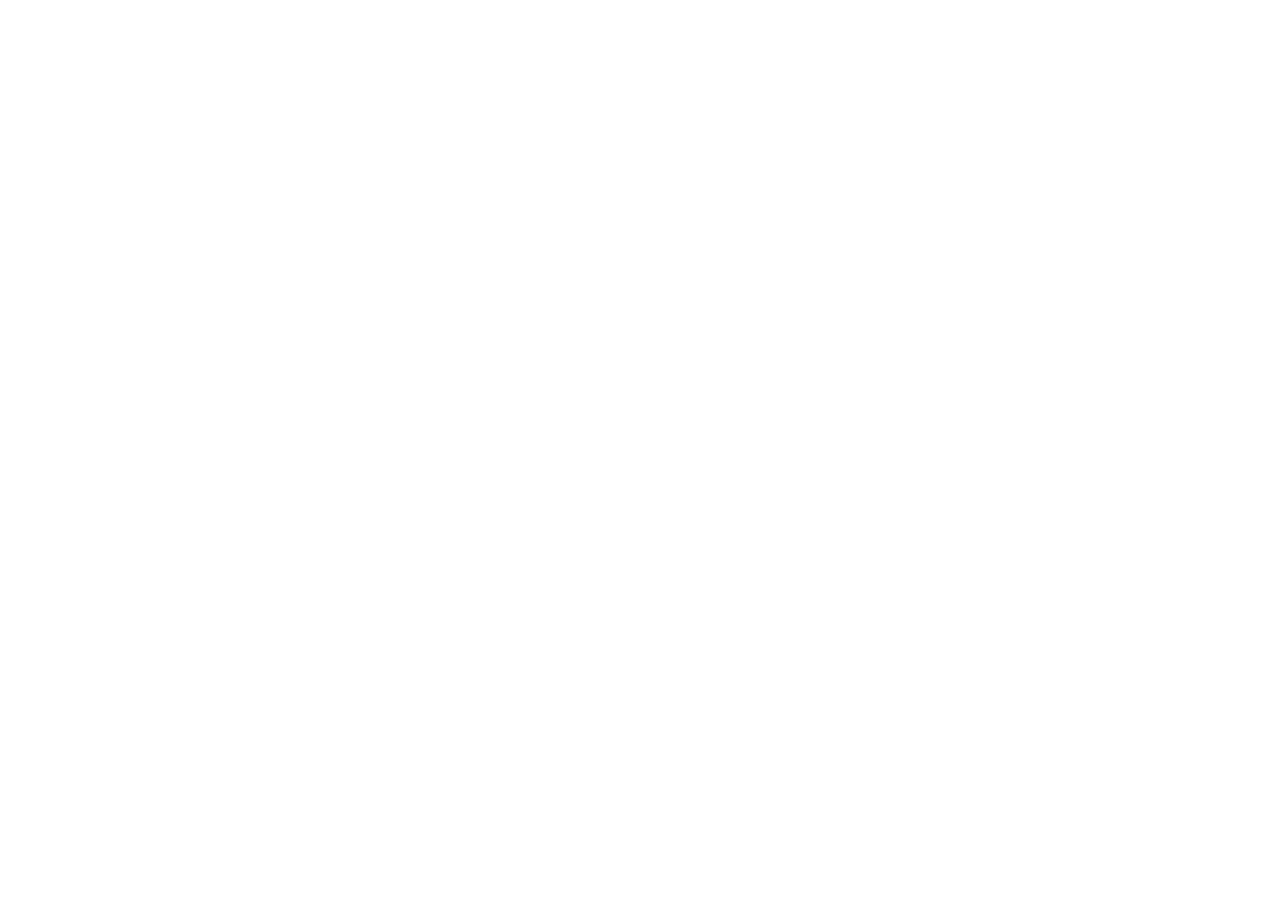
==== admin/index.html @ 04f1a265 "feat: inicializa o repositorio da landing page automotiva" ====
<!DOCTYPE html>
<html>
<head>
  <meta charset="utf-8" />
  <meta name="viewport" content="width=device-width, initial-scale=1.0" />
  <title>Content Manager | Apex Motors</title>
  <script src="https://identity.netlify.com/v1/netlify-identity-widget.js"></script>
</head>
<body>
  <!-- Include the script that builds the page and powers Decap CMS -->
  <script src="https://unpkg.com/decap-cms@^3.0.0/dist/decap-cms.js"></script>
</body>
</html>
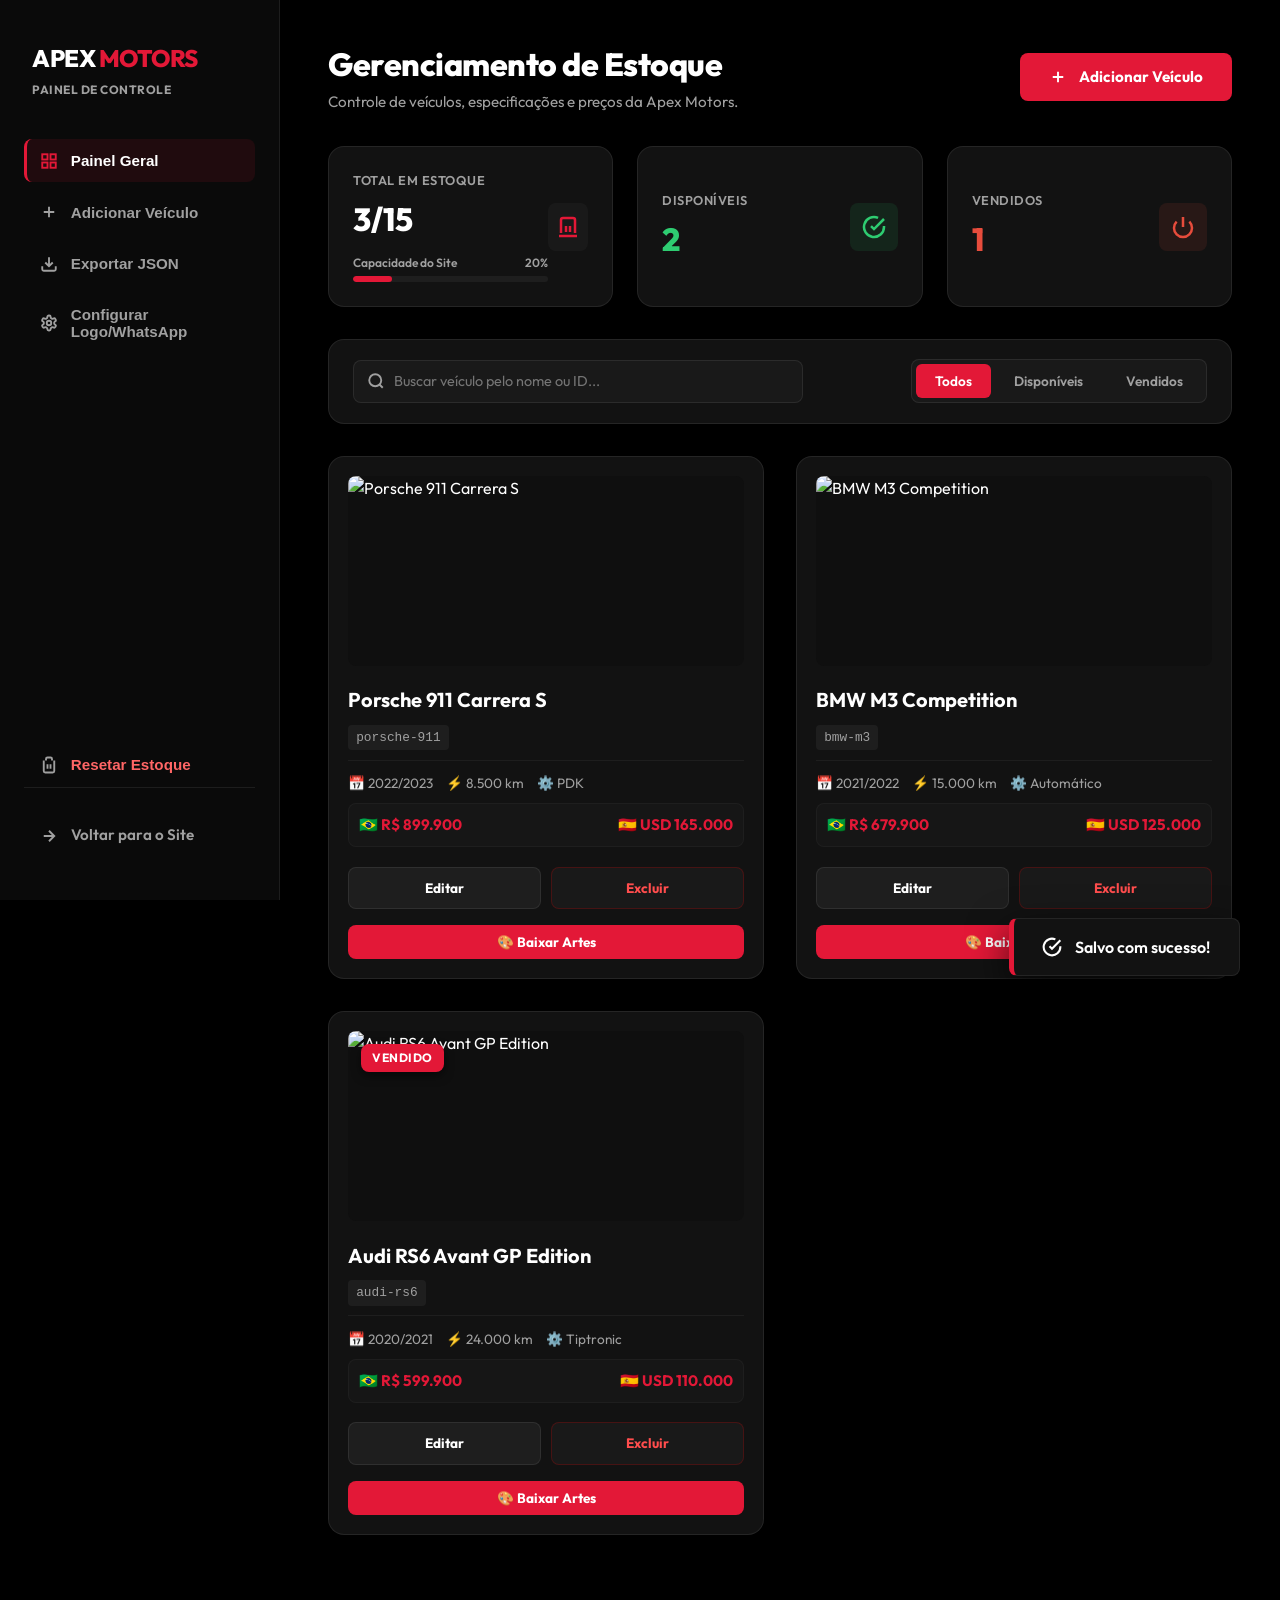
==== commit 1cdff501: "feat: redesenho de templates, crop interativo, prévia de download síncrona e imagens premium locais" ====
--- a/admin/index.html
+++ b/admin/index.html
@@ -1,13 +1,2959 @@
 <!DOCTYPE html>
-<html>
+<html lang="pt-BR">
 <head>
-  <meta charset="utf-8" />
-  <meta name="viewport" content="width=device-width, initial-scale=1.0" />
-  <title>Content Manager | Apex Motors</title>
-  <script src="https://identity.netlify.com/v1/netlify-identity-widget.js"></script>
+    <meta charset="UTF-8">
+    <meta name="viewport" content="width=device-width, initial-scale=1.0">
+    <title>Painel Administrativo | Apex Motors</title>
+    <link rel="stylesheet" href="../style.css">
+    <link rel="stylesheet" href="https://cdnjs.cloudflare.com/ajax/libs/cropperjs/1.5.13/cropper.min.css">
+    <style>
+        body {
+            background-color: var(--bg-pure);
+            color: var(--text-main);
+            min-height: 100vh;
+            display: flex;
+            flex-direction: column;
+        }
+
+        /* Layout Setup */
+        .admin-layout {
+            display: flex;
+            min-height: 100vh;
+            width: 100%;
+        }
+
+        /* Sidebar styling */
+        .admin-sidebar {
+            width: 280px;
+            background-color: var(--bg-dark);
+            border-right: 1px solid var(--border-card);
+            padding: 2.5rem 1.5rem;
+            display: flex;
+            flex-direction: column;
+            position: fixed;
+            top: 0;
+            bottom: 0;
+            left: 0;
+            z-index: 100;
+            transition: var(--transition-smooth);
+        }
+
+        .sidebar-brand {
+            margin-bottom: 2.5rem;
+            padding: 0 0.5rem;
+        }
+
+        .sidebar-brand h2 {
+            font-size: 1.5rem;
+            font-weight: 800;
+            text-transform: uppercase;
+            letter-spacing: -0.5px;
+            color: var(--text-main);
+        }
+
+        .sidebar-brand h2 span {
+            color: var(--primary);
+        }
+
+        .sidebar-brand p {
+            font-size: 0.75rem;
+            color: var(--text-muted);
+            margin-top: 0.3rem;
+            text-transform: uppercase;
+            letter-spacing: 0.5px;
+            font-weight: 700;
+        }
+
+        .sidebar-nav {
+            display: flex;
+            flex-direction: column;
+            gap: 0.5rem;
+            flex-grow: 1;
+        }
+
+        .sidebar-link {
+            display: flex;
+            align-items: center;
+            gap: 0.8rem;
+            padding: 0.8rem 1rem;
+            color: var(--text-muted);
+            text-decoration: none;
+            border-radius: var(--radius-md);
+            font-weight: 600;
+            font-size: 0.95rem;
+            transition: var(--transition-smooth);
+            background: transparent;
+            border: none;
+            cursor: pointer;
+            text-align: left;
+            width: 100%;
+        }
+
+        .sidebar-link:hover, .sidebar-link.active {
+            color: var(--text-main);
+            background: rgba(255, 255, 255, 0.05);
+        }
+
+        .sidebar-link.active {
+            background: rgba(227, 24, 55, 0.1);
+            color: var(--text-main);
+            border-left: 3px solid var(--primary);
+            padding-left: calc(1rem - 3px);
+        }
+
+        .sidebar-link svg {
+            flex-shrink: 0;
+            color: var(--text-muted);
+            transition: var(--transition-smooth);
+        }
+
+        .sidebar-link:hover svg, .sidebar-link.active svg {
+            color: var(--primary);
+        }
+
+        .sidebar-footer {
+            margin-top: auto;
+            border-top: 1px solid var(--border-card);
+            padding-top: 1.5rem;
+            display: flex;
+            flex-direction: column;
+            gap: 0.5rem;
+        }
+
+        /* Content Area */
+        .admin-main {
+            margin-left: 280px;
+            flex-grow: 1;
+            padding: 2.5rem 3rem;
+            width: calc(100% - 280px);
+            display: flex;
+            flex-direction: column;
+            gap: 2rem;
+            transition: var(--transition-smooth);
+        }
+
+        /* Mobile top bar */
+        .mobile-header {
+            display: none;
+            justify-content: space-between;
+            align-items: center;
+            background: var(--bg-dark);
+            border-bottom: 1px solid var(--border-card);
+            padding: 1rem 1.5rem;
+            position: sticky;
+            top: 0;
+            z-index: 90;
+        }
+
+        .mobile-brand h2 {
+            font-size: 1.25rem;
+            font-weight: 800;
+            text-transform: uppercase;
+        }
+
+        .mobile-brand h2 span {
+            color: var(--primary);
+        }
+
+        .mobile-toggle {
+            background: transparent;
+            border: none;
+            color: var(--text-main);
+            font-size: 1.5rem;
+            cursor: pointer;
+            display: flex;
+            align-items: center;
+            justify-content: center;
+        }
+
+        /* Dashboard Header */
+        .dashboard-header {
+            display: flex;
+            justify-content: space-between;
+            align-items: center;
+            gap: 1.5rem;
+            flex-wrap: wrap;
+        }
+
+        .dashboard-title h1 {
+            font-size: 2rem;
+            font-weight: 800;
+            letter-spacing: -0.5px;
+        }
+
+        .dashboard-title p {
+            color: var(--text-muted);
+            font-size: 0.95rem;
+            margin-top: 0.2rem;
+        }
+
+        /* Stats Grid */
+        .stats-grid {
+            display: grid;
+            grid-template-columns: repeat(auto-fit, minmax(220px, 1fr));
+            gap: 1.5rem;
+        }
+
+        .stat-card {
+            background: var(--bg-card);
+            border: 1px solid var(--border-card);
+            border-radius: var(--radius-lg);
+            padding: 1.5rem;
+            display: flex;
+            align-items: center;
+            justify-content: space-between;
+            transition: var(--transition-smooth);
+        }
+
+        .stat-card:hover {
+            border-color: var(--border-hover);
+            transform: translateY(-2px);
+        }
+
+        .stat-info {
+            display: flex;
+            flex-direction: column;
+            gap: 0.3rem;
+        }
+
+        .stat-label {
+            font-size: 0.8rem;
+            font-weight: 600;
+            color: var(--text-muted);
+            text-transform: uppercase;
+            letter-spacing: 0.5px;
+        }
+
+        .stat-value {
+            font-size: 2rem;
+            font-weight: 800;
+            color: var(--text-main);
+        }
+
+        .stat-icon {
+            width: 48px;
+            height: 48px;
+            border-radius: var(--radius-md);
+            background: rgba(255, 255, 255, 0.03);
+            display: flex;
+            align-items: center;
+            justify-content: center;
+            color: var(--primary);
+        }
+
+        /* Controls / Search Area */
+        .control-bar {
+            background: var(--bg-card);
+            border: 1px solid var(--border-card);
+            border-radius: var(--radius-lg);
+            padding: 1.2rem 1.5rem;
+            display: flex;
+            align-items: center;
+            justify-content: space-between;
+            gap: 1.5rem;
+            flex-wrap: wrap;
+        }
+
+        .search-box {
+            position: relative;
+            flex-grow: 1;
+            max-width: 450px;
+            min-width: 250px;
+        }
+
+        .search-box input {
+            width: 100%;
+            background: rgba(255, 255, 255, 0.03);
+            border: 1px solid var(--border-card);
+            border-radius: var(--radius-md);
+            padding: 0.7rem 1rem 0.7rem 2.5rem;
+            color: var(--text-main);
+            font-family: var(--font);
+            font-size: 0.9rem;
+            transition: var(--transition-smooth);
+        }
+
+        .search-box input:focus {
+            border-color: var(--primary);
+            outline: none;
+            background: rgba(255, 255, 255, 0.06);
+        }
+
+        .search-box svg {
+            position: absolute;
+            left: 0.9rem;
+            top: 50%;
+            transform: translateY(-50%);
+            color: var(--text-muted);
+            pointer-events: none;
+        }
+
+        .filter-tabs {
+            display: flex;
+            background: rgba(255, 255, 255, 0.03);
+            border: 1px solid var(--border-card);
+            border-radius: var(--radius-md);
+            padding: 4px;
+            gap: 4px;
+        }
+
+        .filter-tab {
+            background: transparent;
+            border: none;
+            color: var(--text-muted);
+            padding: 0.5rem 1.2rem;
+            font-weight: 600;
+            font-size: 0.85rem;
+            border-radius: 6px;
+            cursor: pointer;
+            font-family: var(--font);
+            transition: var(--transition-smooth);
+        }
+
+        .filter-tab:hover {
+            color: var(--text-main);
+        }
+
+        .filter-tab.active {
+            background: var(--primary);
+            color: var(--text-main);
+        }
+
+        /* Responsive Setup */
+        @media (max-width: 992px) {
+            .admin-sidebar {
+                transform: translateX(-100%);
+            }
+
+            .admin-sidebar.active {
+                transform: translateX(0);
+            }
+
+            .admin-main {
+                margin-left: 0;
+                width: 100%;
+                padding: 1.5rem;
+            }
+
+            .mobile-header {
+                display: flex;
+            }
+        }
+
+
+        .car-list {
+            display: grid;
+            grid-template-columns: repeat(auto-fill, minmax(340px, 1fr));
+            gap: 2rem;
+            margin-bottom: 3rem;
+        }
+
+        .admin-car-card {
+            background: var(--bg-card);
+            border: 1px solid var(--border-card);
+            border-radius: var(--radius-lg);
+            padding: 1.2rem;
+            display: flex;
+            flex-direction: column;
+            gap: 1.2rem;
+            position: relative;
+            transition: var(--transition-smooth);
+        }
+
+        .admin-car-card:hover {
+            border-color: var(--border-hover);
+            box-shadow: 0 10px 25px rgba(227, 24, 55, 0.05);
+        }
+
+        .admin-car-img {
+            height: 190px;
+            border-radius: var(--radius-md);
+            overflow: hidden;
+            background: #0f0f0f;
+            position: relative;
+        }
+
+        .admin-car-img img {
+            width: 100%;
+            height: 100%;
+            object-fit: cover;
+        }
+
+        .admin-badge-sold {
+            position: absolute;
+            top: 0.8rem;
+            left: 0.8rem;
+            background: var(--primary);
+            color: white;
+            padding: 0.3rem 0.7rem;
+            font-size: 0.75rem;
+            font-weight: 700;
+            border-radius: var(--radius-md);
+            text-transform: uppercase;
+            letter-spacing: 0.5px;
+            box-shadow: 0 4px 10px rgba(0,0,0,0.5);
+        }
+
+        .admin-car-info {
+            display: flex;
+            flex-direction: column;
+            gap: 0.6rem;
+        }
+
+        .admin-car-info h3 {
+            font-size: 1.25rem;
+            font-weight: 700;
+            color: var(--text-main);
+        }
+
+        .admin-car-id {
+            font-family: monospace;
+            font-size: 0.8rem;
+            color: var(--text-muted);
+            background: rgba(255, 255, 255, 0.05);
+            padding: 0.2rem 0.5rem;
+            border-radius: 4px;
+            align-self: flex-start;
+        }
+
+        .admin-car-specs-summary {
+            font-size: 0.85rem;
+            color: var(--text-muted);
+            display: flex;
+            gap: 0.8rem;
+            border-top: 1px solid rgba(255,255,255,0.05);
+            padding-top: 0.8rem;
+        }
+
+        .admin-car-prices-summary {
+            display: flex;
+            justify-content: space-between;
+            font-size: 0.95rem;
+            font-weight: 700;
+            background: rgba(255,255,255,0.02);
+            padding: 0.6rem;
+            border-radius: var(--radius-md);
+            border: 1px solid rgba(255,255,255,0.03);
+        }
+
+        .admin-car-prices-summary span {
+            color: #FFFFFF;
+        }
+        
+        .admin-car-prices-summary .price-tag {
+            color: var(--primary);
+        }
+
+        .admin-card-actions {
+            display: flex;
+            gap: 0.6rem;
+            margin-top: auto;
+        }
+
+        .admin-card-actions button {
+            flex: 1;
+            padding: 0.7rem;
+            font-size: 0.85rem;
+            font-weight: 700;
+        }
+
+        .btn-delete {
+            background: rgba(255, 255, 255, 0.03);
+            border: 1px solid rgba(255, 0, 0, 0.2);
+            color: #ff4d4d;
+        }
+
+        .btn-delete:hover {
+            background: rgba(255, 0, 0, 0.1);
+            border-color: #ff4d4d;
+            color: #ffffff;
+        }
+
+        /* Modal Overlay */
+        .modal-overlay {
+            position: fixed;
+            top: 0;
+            left: 0;
+            width: 100%;
+            height: 100%;
+            background: rgba(0, 0, 0, 0.85);
+            backdrop-filter: blur(10px);
+            display: none;
+            align-items: center;
+            justify-content: center;
+            z-index: 1000;
+            padding: 1.5rem;
+        }
+
+        .modal-overlay.active {
+            display: flex;
+        }
+
+        .modal-content {
+            background: var(--bg-card);
+            border: 1px solid var(--border-card);
+            border-radius: var(--radius-lg);
+            width: 100%;
+            max-width: 800px;
+            padding: 2.5rem;
+            display: flex;
+            flex-direction: column;
+            gap: 1.5rem;
+            box-shadow: 0 20px 50px rgba(0, 0, 0, 0.8);
+            position: relative;
+            max-height: 90vh;
+            overflow-y: auto;
+        }
+
+        .modal-content h2 {
+            font-size: 1.6rem;
+            font-weight: 800;
+            letter-spacing: -0.5px;
+            border-bottom: 1px solid rgba(255,255,255,0.08);
+            padding-bottom: 0.8rem;
+        }
+
+        .modal-close {
+            position: absolute;
+            top: 2rem;
+            right: 2.5rem;
+            font-size: 1.8rem;
+            cursor: pointer;
+            color: var(--text-muted);
+            background: none;
+            border: none;
+            transition: var(--transition-smooth);
+            line-height: 1;
+        }
+
+        .modal-close:hover {
+            color: var(--text-main);
+            transform: scale(1.1);
+        }
+
+        /* Forms Styling */
+        .form-grid {
+            display: grid;
+            grid-template-columns: 1fr 1fr;
+            gap: 1.5rem;
+        }
+
+        @media (max-width: 768px) {
+            .form-grid {
+                grid-template-columns: 1fr;
+            }
+        }
+
+        .form-group {
+            display: flex;
+            flex-direction: column;
+            gap: 0.5rem;
+        }
+
+        .form-group.full-width {
+            grid-column: 1 / -1;
+        }
+
+        .form-group label {
+            font-size: 0.85rem;
+            font-weight: 600;
+            color: var(--text-muted);
+            text-transform: uppercase;
+            letter-spacing: 0.5px;
+        }
+
+        .form-group input, .form-group select {
+            background: rgba(255, 255, 255, 0.04);
+            border: 1px solid var(--border-card);
+            color: var(--text-main);
+            padding: 0.8rem 1rem;
+            border-radius: var(--radius-md);
+            font-family: var(--font);
+            font-size: 0.95rem;
+            transition: var(--transition-smooth);
+        }
+
+        .form-group input:focus, .form-group select:focus {
+            border-color: var(--primary);
+            outline: none;
+            background: rgba(255, 255, 255, 0.08);
+        }
+
+        .form-group input[readonly] {
+            background: rgba(255,255,255,0.01);
+            color: var(--text-muted);
+            cursor: not-allowed;
+        }
+
+        /* Language Block Group */
+        .lang-section {
+            grid-column: 1 / -1;
+            background: rgba(255, 255, 255, 0.01);
+            border: 1px solid rgba(255, 255, 255, 0.03);
+            border-radius: var(--radius-lg);
+            padding: 1.5rem;
+            display: grid;
+            grid-template-columns: 1fr 1fr;
+            gap: 1.5rem;
+        }
+
+        @media (max-width: 768px) {
+            .lang-section {
+                grid-template-columns: 1fr;
+            }
+        }
+
+        .lang-section h4 {
+            grid-column: 1 / -1;
+            font-size: 1rem;
+            font-weight: 700;
+            color: var(--primary);
+            border-bottom: 1px solid rgba(255,255,255,0.05);
+            padding-bottom: 0.4rem;
+            margin-bottom: 0.2rem;
+            display: flex;
+            align-items: center;
+            gap: 0.5rem;
+        }
+
+        /* Custom Photo Upload Area */
+        .photo-select-wrapper {
+            display: flex;
+            flex-direction: column;
+            gap: 1rem;
+        }
+
+        .upload-area {
+            border: 2px dashed rgba(255, 255, 255, 0.1);
+            background: rgba(255, 255, 255, 0.02);
+            border-radius: var(--radius-md);
+            padding: 1.8rem;
+            text-align: center;
+            cursor: pointer;
+            transition: var(--transition-smooth);
+            display: flex;
+            flex-direction: column;
+            align-items: center;
+            justify-content: center;
+            gap: 0.6rem;
+        }
+
+        .upload-area:hover {
+            border-color: var(--primary);
+            background: rgba(227, 24, 55, 0.03);
+        }
+
+        .upload-area svg {
+            color: var(--primary);
+            margin-bottom: 0.2rem;
+        }
+
+        .upload-area span {
+            font-size: 0.9rem;
+            font-weight: 600;
+            color: var(--text-main);
+        }
+
+        .upload-area p {
+            font-size: 0.75rem;
+            color: var(--text-muted);
+        }
+
+        .photo-preview-box {
+            display: flex;
+            gap: 1.2rem;
+            align-items: center;
+            background: rgba(255,255,255,0.02);
+            padding: 0.8rem;
+            border: 1px solid var(--border-card);
+            border-radius: var(--radius-md);
+        }
+
+        .photo-preview {
+            width: 110px;
+            height: 75px;
+            border-radius: 6px;
+            overflow: hidden;
+            background: #0f0f0f;
+            border: 1px solid rgba(255,255,255,0.1);
+            flex-shrink: 0;
+        }
+
+        .photo-preview img {
+            width: 100%;
+            height: 100%;
+            object-fit: cover;
+        }
+
+        .photo-preview-details {
+            display: flex;
+            flex-direction: column;
+            gap: 0.3rem;
+            font-size: 0.8rem;
+            color: var(--text-muted);
+            width: 100%;
+            overflow: hidden;
+        }
+
+        .photo-preview-details span {
+            font-weight: 600;
+            color: var(--text-main);
+            text-overflow: ellipsis;
+            white-space: nowrap;
+            overflow: hidden;
+        }
+
+        /* Toggle Switches */
+        .switch-group {
+            display: flex;
+            align-items: center;
+            gap: 1rem;
+            background: rgba(255,255,255,0.02);
+            padding: 1rem;
+            border: 1px solid var(--border-card);
+            border-radius: var(--radius-md);
+        }
+
+        .switch-label-desc {
+            display: flex;
+            flex-direction: column;
+        }
+
+        .switch-label-desc strong {
+            font-size: 0.9rem;
+            color: var(--text-main);
+        }
+
+        .switch-label-desc span {
+            font-size: 0.75rem;
+            color: var(--text-muted);
+        }
+
+        .switch {
+            position: relative;
+            display: inline-block;
+            width: 50px;
+            height: 26px;
+            flex-shrink: 0;
+            margin-left: auto;
+        }
+
+        .switch input {
+            opacity: 0;
+            width: 0;
+            height: 0;
+        }
+
+        .slider {
+            position: absolute;
+            cursor: pointer;
+            top: 0;
+            left: 0;
+            right: 0;
+            bottom: 0;
+            background-color: rgba(255,255,255,0.1);
+            transition: .3s;
+            border-radius: 34px;
+            border: 1px solid rgba(255,255,255,0.15);
+        }
+
+        .slider:before {
+            position: absolute;
+            content: "";
+            height: 18px;
+            width: 18px;
+            left: 3px;
+            bottom: 3px;
+            background-color: #A0A0A0;
+            transition: .3s;
+            border-radius: 50%;
+        }
+
+        input:checked + .slider {
+            background-color: var(--primary);
+            border-color: var(--primary);
+        }
+
+        input:checked + .slider:before {
+            transform: translateX(24px);
+            background-color: #FFFFFF;
+        }
+
+        /* Toast Container */
+        .toast {
+            position: fixed;
+            bottom: 2.5rem;
+            right: 2.5rem;
+            background: #121212;
+            border: 1px solid var(--border-card);
+            border-left: 5px solid var(--primary);
+            color: var(--text-main);
+            padding: 1rem 1.8rem;
+            border-radius: var(--radius-md);
+            box-shadow: 0 15px 40px rgba(0, 0, 0, 0.7);
+            z-index: 2000;
+            transform: translateY(200%);
+            transition: transform 0.4s cubic-bezier(0.175, 0.885, 0.32, 1.275);
+            display: flex;
+            align-items: center;
+            gap: 0.8rem;
+            font-weight: 600;
+        }
+
+        .toast.error {
+            border-left-color: #ff4d4d;
+        }
+
+        .toast.show {
+            transform: translateY(0);
+        }
+
+        /* Empty State */
+        .empty-state {
+            grid-column: 1 / -1;
+            text-align: center;
+            padding: 5rem 2rem;
+            background: var(--bg-card);
+            border: 1px solid var(--border-card);
+            border-radius: var(--radius-lg);
+            display: flex;
+            flex-direction: column;
+            align-items: center;
+            gap: 1.5rem;
+        }
+
+        .empty-state h3 {
+            font-size: 1.5rem;
+            font-weight: 700;
+        }
+
+        .empty-state p {
+            color: var(--text-muted);
+            max-width: 450px;
+            font-size: 0.95rem;
+            line-height: 1.6;
+        }
+    </style>
+    <script src="https://cdnjs.cloudflare.com/ajax/libs/html2canvas/1.4.1/html2canvas.min.js"></script>
+    <script src="https://cdnjs.cloudflare.com/ajax/libs/cropperjs/1.5.13/cropper.min.js"></script>
 </head>
 <body>
-  <!-- Include the script that builds the page and powers Decap CMS -->
-  <script src="https://unpkg.com/decap-cms@^3.0.0/dist/decap-cms.js"></script>
+
+    <!-- Mobile Header -->
+    <header class="mobile-header">
+        <div class="mobile-brand">
+            <h2>Apex <span>Motors</span></h2>
+        </div>
+        <button class="mobile-toggle" onclick="toggleSidebar()" aria-label="Abrir Menu">☰</button>
+    </header>
+
+    <div class="admin-layout">
+        <!-- Sidebar Navigation -->
+        <aside class="admin-sidebar" id="admin-sidebar">
+            <div class="sidebar-brand" style="display: flex; justify-content: space-between; align-items: center; width: 100%;">
+                <div>
+                    <h2>Apex <span>Motors</span></h2>
+                    <p>Painel de Controle</p>
+                </div>
+                <button class="mobile-toggle" onclick="toggleSidebar()" style="display: none; padding: 0.5rem; color: var(--text-muted); font-size: 1.8rem;" id="sidebar-close-btn">×</button>
+            </div>
+            
+            <nav class="sidebar-nav">
+                <button class="sidebar-link active" onclick="setFilterTab('all', this)">
+                    <svg width="18" height="18" viewBox="0 0 24 24" fill="none" stroke="currentColor" stroke-width="2.5"><rect x="3" y="3" width="7" height="7"/><rect x="14" y="3" width="7" height="7"/><rect x="14" y="14" width="7" height="7"/><rect x="3" y="14" width="7" height="7"/></svg>
+                    Painel Geral
+                </button>
+                <button class="sidebar-link" onclick="openModal()" id="btn-add-sidebar">
+                    <svg width="18" height="18" viewBox="0 0 24 24" fill="none" stroke="currentColor" stroke-width="2.5"><path d="M12 5v14M5 12h14"/></svg>
+                    Adicionar Veículo
+                </button>
+                <button class="sidebar-link" onclick="exportJSON()">
+                    <svg width="18" height="18" viewBox="0 0 24 24" fill="none" stroke="currentColor" stroke-width="2.5"><path d="M21 15v4a2 2 0 01-2 2H5a2 2 0 01-2-2v-4M7 10l5 5 5-5M12 15V3"/></svg>
+                    Exportar JSON
+                </button>
+                <button class="sidebar-link" onclick="openSettingsModal()">
+                    <svg width="18" height="18" viewBox="0 0 24 24" fill="none" stroke="currentColor" stroke-width="2.5"><path d="M12.22 2h-.44a2 2 0 00-2 2v.18a2 2 0 01-1 1.73l-.43.25a2 2 0 01-2 0l-.15-.08a2 2 0 00-2.73.73l-.22.38a2 2 0 00.73 2.73l.15.1a2 2 0 011 1.72v.51a2 2 0 01-1 1.74l-.15.09a2 2 0 00-.73 2.73l.22.38a2 2 0 002.73.73l.15-.08a2 2 0 012 0l.43.25a2 2 0 011 1.73V20a2 2 0 002 2h.44a2 2 0 002-2v-.18a2 2 0 011-1.73l.43-.25a2 2 0 012 0l.15.08a2 2 0 002.73-.73l.22-.39a2 2 0 00-.73-2.73l-.15-.08a2 2 0 01-1-1.74v-.5a2 2 0 011-1.74l.15-.1a2 2 0 00.73-2.73l-.22-.38a2 2 0 00-2.73-.73l-.15.08a2 2 0 01-2 0l-.43-.25a2 2 0 01-1-1.73V4a2 2 0 00-2-2z"/><circle cx="12" cy="12" r="3"/></svg>
+                    Configurar Logo/WhatsApp
+                </button>
+                <button class="sidebar-link" onclick="resetToDefault()" style="color: #ff6666; margin-top: auto;">
+                    <svg width="18" height="18" viewBox="0 0 24 24" fill="none" stroke="currentColor" stroke-width="2.5"><path d="M19 6v14a2 2 0 01-2 2H7a2 2 0 01-2-2V6m3 0V4a2 2 0 012-2h4a2 2 0 012 2v2M10 11v6M14 11v6"/></svg>
+                    Resetar Estoque
+                </button>
+            </nav>
+
+            <div class="sidebar-footer">
+                <a href="../index.html" class="sidebar-link">
+                    <svg width="18" height="18" viewBox="0 0 24 24" fill="none" stroke="currentColor" stroke-width="2.5"><path d="M5 12h14M12 5l7 7-7 7"/></svg>
+                    Voltar para o Site
+                </a>
+            </div>
+        </aside>
+
+        <!-- Main Workspace -->
+        <main class="admin-main">
+            
+            <!-- Dashboard Top Header -->
+            <div class="dashboard-header">
+                <div class="dashboard-title">
+                    <h1>Gerenciamento de Estoque</h1>
+                    <p>Controle de veículos, especificações e preços da Apex Motors.</p>
+                </div>
+                <button onclick="openModal()" class="btn-primary" id="btn-add-header">
+                    <svg width="18" height="18" viewBox="0 0 24 24" fill="none" stroke="currentColor" stroke-width="2.5" style="margin-right: 4px;"><path d="M12 5v14M5 12h14"/></svg>
+                    Adicionar Veículo
+                </button>
+            </div>
+
+            <!-- Stats Grid -->
+            <div class="stats-grid">
+                <div class="stat-card">
+                    <div class="stat-info" style="width: 100%;">
+                        <span class="stat-label">Total em Estoque</span>
+                        <span class="stat-value" id="stat-total">0</span>
+                        <div class="capacity-container">
+                            <div class="capacity-info">
+                                <span>Capacidade do Site</span>
+                                <span id="capacity-percentage">0%</span>
+                            </div>
+                            <div class="capacity-bar">
+                                <div class="capacity-progress" id="capacity-progress-bar"></div>
+                            </div>
+                        </div>
+                    </div>
+                    <div class="stat-icon">
+                        <svg width="24" height="24" viewBox="0 0 24 24" fill="none" stroke="currentColor" stroke-width="2.5"><path d="M19 18V5a2 2 0 00-2-2H7a2 2 0 00-2 2v13M3 21h18M10 11v6M14 11v6"/></svg>
+                    </div>
+                </div>
+                <div class="stat-card">
+                    <div class="stat-info">
+                        <span class="stat-label">Disponíveis</span>
+                        <span class="stat-value" id="stat-available" style="color: #2ecc71;">0</span>
+                    </div>
+                    <div class="stat-icon" style="color: #2ecc71; background: rgba(46, 204, 113, 0.1);">
+                        <svg width="24" height="24" viewBox="0 0 24 24" fill="none" stroke="currentColor" stroke-width="2.5"><path d="M22 11.08V12a10 10 0 11-5.93-9.14M22 4L12 14.01l-3-3"/></svg>
+                    </div>
+                </div>
+                <div class="stat-card">
+                    <div class="stat-info">
+                        <span class="stat-label">Vendidos</span>
+                        <span class="stat-value" id="stat-sold" style="color: #e74c3c;">0</span>
+                    </div>
+                    <div class="stat-icon" style="color: #e74c3c; background: rgba(231, 76, 60, 0.1);">
+                        <svg width="24" height="24" viewBox="0 0 24 24" fill="none" stroke="currentColor" stroke-width="2.5"><path d="M18.36 6.64a9 9 0 11-12.73 0M12 2v10"/></svg>
+                    </div>
+                </div>
+            </div>
+
+            <!-- Search and Filter Control Bar -->
+            <div class="control-bar">
+                <div class="search-box">
+                    <svg width="18" height="18" viewBox="0 0 24 24" fill="none" stroke="currentColor" stroke-width="2.5"><circle cx="11" cy="11" r="8"/><path d="M21 21l-4.35-4.35"/></svg>
+                    <input type="text" id="search-input" placeholder="Buscar veículo pelo nome ou ID..." oninput="handleSearchFilter()">
+                </div>
+                
+                <div class="filter-tabs">
+                    <button class="filter-tab active" onclick="setFilterStatus('all', this)" id="btn-filter-all">Todos</button>
+                    <button class="filter-tab" onclick="setFilterStatus('available', this)">Disponíveis</button>
+                    <button class="filter-tab" onclick="setFilterStatus('sold', this)">Vendidos</button>
+                </div>
+            </div>
+
+            <!-- Vehicles Cards Grid -->
+            <div class="car-list" id="car-list-grid">
+                <!-- Dynamically populated -->
+            </div>
+        </main>
+    </div>
+
+    <!-- Edit/Add Modal -->
+    <div class="modal-overlay" id="car-modal">
+        <div class="modal-content">
+            <button class="modal-close" onclick="closeModal()">×</button>
+            <h2 id="modal-title">Adicionar Novo Veículo</h2>
+            
+            <form id="car-form" onsubmit="saveCar(event)">
+                <div class="form-grid">
+                    
+                    <!-- Basic Info -->
+                    <div class="form-group">
+                        <label for="car-name">Nome do Veículo</label>
+                        <input type="text" id="car-name" required placeholder="Ex: Porsche 911 Carrera S" oninput="autoGenerateSlug(this.value)">
+                    </div>
+
+                    <div class="form-group">
+                        <label for="car-id">ID Único (Slug do Sistema)</label>
+                        <input type="text" id="car-id" required placeholder="Ex: porsche-911" pattern="^[a-z0-9\-]+$" title="Apenas letras minúsculas, números e traços. Sem espaços.">
+                    </div>
+
+                    <!-- Photo Management -->
+                    <div class="form-group full-width photo-select-wrapper">
+                        <label>Foto do Carro</label>
+                        
+                        <div class="form-grid" style="gap: 1rem;">
+                            <!-- File Upload Area -->
+                            <div class="upload-area" onclick="document.getElementById('file-upload-input').click()" id="dropzone">
+                                <svg width="32" height="32" viewBox="0 0 24 24" fill="none" stroke="currentColor" stroke-width="2"><path d="M21 15v4a2 2 0 0 1-2 2H5a2 2 0 0 1-2-2v-4M17 8l-5-5-5 5M12 3v12"/></svg>
+                                <span>Upload de Imagem Local</span>
+                                <p>Arraste uma foto aqui ou clique para selecionar (PNG, JPG, WEBP)</p>
+                                <input type="file" id="file-upload-input" style="display:none;" accept="image/*" onchange="handleFileUpload(event)">
+                            </div>
+                            
+                            <!-- URL Input / Preview -->
+                            <div class="form-group" style="justify-content: space-between;">
+                                <div class="form-group">
+                                    <label for="car-image-url" style="font-size: 0.75rem;">Ou cole uma URL de imagem externa</label>
+                                    <input type="url" id="car-image-url" placeholder="https://exemplo.com/foto.jpg" oninput="updatePreviewFromUrl(this.value)">
+                                </div>
+                                
+                                <div class="photo-preview-box">
+                                    <div class="photo-preview">
+                                        <img id="image-preview-element" src="data:image/svg+xml;utf8,<svg xmlns='http://www.w3.org/2000/svg' width='100' height='100' viewBox='0 0 24 24' fill='none' stroke='%23333' stroke-width='2'><rect x='3' y='3' width='18' height='18' rx='2' ry='2'/><circle cx='8.5' cy='8.5' r='1.5'/><polyline points='21 15 16 10 5 21'/></svg>" alt="Prévia">
+                                    </div>
+                                    <div class="photo-preview-details">
+                                        <span>Status da Foto</span>
+                                        <p id="image-size-info">Nenhuma foto selecionada</p>
+                                        <button type="button" id="btn-crop-existing" class="btn-secondary" onclick="cropExistingPreviewImage()" style="padding: 0.3rem 0.6rem; font-size: 0.75rem; margin-top: 0.3rem; display: none; width: fit-content; font-weight: 700; align-items: center; gap: 4px;">
+                                            ✂️ Ajustar Recorte
+                                        </button>
+                                    </div>
+                                </div>
+                            </div>
+                        </div>
+                    </div>
+
+                    <!-- Sold / Available status -->
+                    <div class="form-group full-width">
+                        <div class="switch-group">
+                            <div class="switch-label-desc">
+                                <strong>Vendido / Indisponível</strong>
+                                <span>Se ativado, o veículo aparecerá com marcação de "Vendido" e o botão de WhatsApp bloqueado.</span>
+                            </div>
+                            <label class="switch">
+                                <input type="checkbox" id="car-is-sold">
+                                <span class="slider"></span>
+                            </label>
+                        </div>
+                    </div>
+
+                    <!-- Portuguese Specifications -->
+                    <div class="lang-section">
+                        <h4>🇧🇷 Especificações (Português)</h4>
+                        
+                        <div class="form-group">
+                            <label for="car-year-pt">Ano/Modelo</label>
+                            <input type="text" id="car-year-pt" required placeholder="Ex: 2022/2023">
+                        </div>
+                        
+                        <div class="form-group">
+                            <label for="car-km-pt">Quilometragem</label>
+                            <input type="text" id="car-km-pt" required placeholder="Ex: 8.500 km">
+                        </div>
+                        
+                        <div class="form-group">
+                            <label for="car-transmission-pt">Câmbio</label>
+                            <input type="text" id="car-transmission-pt" required placeholder="Ex: PDK Automático">
+                        </div>
+                        
+                        <div class="form-group">
+                            <label for="car-price-pt">Preço em R$</label>
+                            <input type="text" id="car-price-pt" required placeholder="Ex: R$ 899.900">
+                        </div>
+                    </div>
+
+                    <!-- Spanish Specifications -->
+                    <div class="lang-section">
+                        <h4>🇪🇸 Especificaciones (Español)</h4>
+                        
+                        <div class="form-group">
+                            <label for="car-year-es">Año/Modelo</label>
+                            <input type="text" id="car-year-es" required placeholder="Ex: 2022/2023">
+                        </div>
+                        
+                        <div class="form-group">
+                            <label for="car-km-es">Kilometraje</label>
+                            <input type="text" id="car-km-es" required placeholder="Ex: 8.500 km">
+                        </div>
+                        
+                        <div class="form-group">
+                            <label for="car-transmission-es">Transmisión</label>
+                            <input type="text" id="car-transmission-es" required placeholder="Ex: PDK Automático">
+                        </div>
+                        
+                        <div class="form-group">
+                            <label for="car-price-es">Precio en USD</label>
+                            <input type="text" id="car-price-es" required placeholder="Ex: USD 165.000">
+                        </div>
+                    </div>
+
+                    <!-- Artes Automáticas Section -->
+                    <div id="artes-automaticas-section" class="lang-section" style="grid-column: 1 / -1; display: none; background: rgba(227, 24, 55, 0.02); border: 1px solid rgba(227, 24, 55, 0.15); border-radius: var(--radius-lg); padding: 1.5rem; gap: 1.5rem;">
+                        <h4 style="grid-column: 1 / -1; font-size: 1.1rem; font-weight: 700; color: var(--primary); border-bottom: 1px solid rgba(255,255,255,0.05); padding-bottom: 0.4rem; margin-bottom: 0.2rem; display: flex; align-items: center; gap: 0.5rem;">
+                            🎨 Artes Automáticas (Templates de Marketing)
+                        </h4>
+                        <p style="grid-column: 1 / -1; font-size: 0.85rem; color: var(--text-muted); margin-bottom: 0.5rem;">
+                            Gere e baixe artes prontas para divulgação deste veículo utilizando os templates estáticos configurados.
+                        </p>
+                        <div style="grid-column: 1 / -1; display: grid; grid-template-columns: repeat(auto-fit, minmax(170px, 1fr)); gap: 1rem;">
+                            <div style="grid-column: 1 / -1; display: flex; flex-direction: column; gap: 0.3rem;">
+                                <label style="font-size: 0.75rem; color: var(--text-muted); font-weight: 600; text-transform: uppercase;">Selecione o Tema / Categoria:</label>
+                                <select id="promo-campaign-select" style="background: rgba(255,255,255,0.06); border: 1px solid var(--border-card); color: var(--text-main); padding: 0.5rem; border-radius: var(--radius-md); font-family: var(--font); font-size: 0.85rem; width: 100%;">
+                                    <option value="feirao">🔥 Feirão</option>
+                                    <option value="oferta">🏷️ Oferta</option>
+                                    <option value="destaque">⭐ Destaque</option>
+                                </select>
+                            </div>
+                            <button type="button" class="btn-primary" onclick="generateArt('card')" style="padding: 0.8rem 1rem; font-size: 0.85rem; font-weight: 700;">
+                                🎴 Card da Vitrine
+                            </button>
+                            <button type="button" class="btn-primary" onclick="generateArt('instagram')" style="padding: 0.8rem 1rem; font-size: 0.85rem; font-weight: 700;">
+                                📸 Instagram Feed (1080x1080)
+                            </button>
+                            <button type="button" class="btn-primary" onclick="generateArt('whatsapp')" style="padding: 0.8rem 1rem; font-size: 0.85rem; font-weight: 700;">
+                                💬 WhatsApp Status (1080x1920)
+                            </button>
+                            <button type="button" class="btn-primary" onclick="generateArt('facebook')" style="padding: 0.8rem 1rem; font-size: 0.85rem; font-weight: 700;">
+                                👥 Facebook Post (1200x630)
+                            </button>
+                        </div>
+                    </div>
+
+                </div>
+
+                <!-- Footer buttons -->
+                <div style="display: flex; justify-content: flex-end; gap: 1rem; margin-top: 2rem; border-top: 1px solid rgba(255,255,255,0.08); padding-top: 1.5rem;">
+                    <button type="button" class="btn-secondary" onclick="closeModal()" style="padding: 0.8rem 2rem;">Cancelar</button>
+                    <button type="submit" class="btn-primary" style="padding: 0.8rem 2.5rem;">Salvar Veículo</button>
+                </div>
+            </form>
+        </div>
+    </div>
+
+    <!-- Image Crop Modal -->
+    <div class="modal-overlay" id="crop-modal" style="z-index: 1100;">
+        <div class="modal-content" style="max-width: 850px; padding: 2rem; display: flex; flex-direction: column; gap: 1.2rem;">
+            <button class="modal-close" onclick="closeCropModal()">×</button>
+            <h2 style="font-size: 1.4rem; font-weight: 800; border-bottom: 1px solid rgba(255,255,255,0.08); padding-bottom: 0.8rem; margin: 0;">Ajustar e Recortar Foto</h2>
+            
+            <!-- Workspace: two columns on desktop, one column on mobile -->
+            <div class="crop-workspace" style="display: grid; grid-template-columns: 2fr 1fr; gap: 1.5rem; align-items: start;">
+                <!-- Left Column (Cropper + Controls) -->
+                <div style="display: flex; flex-direction: column; gap: 1.2rem; width: 100%;">
+                    <!-- Crop Container -->
+                    <div style="background: #090909; border: 1px solid var(--border-card); border-radius: var(--radius-md); overflow: hidden; width: 100%; height: 380px; display: flex; align-items: center; justify-content: center; position: relative;">
+                        <img id="crop-image" src="" style="display: block; max-width: 100%; max-height: 100%;">
+                    </div>
+                    
+                    <!-- Controls Group -->
+                    <div style="display: flex; flex-direction: column; gap: 0.8rem; width: 100%;">
+                        <!-- Aspect Ratio controls -->
+                        <div style="display: flex; flex-direction: column; gap: 0.3rem;">
+                            <label style="font-size: 0.75rem; color: var(--text-muted); font-weight: 700; text-transform: uppercase; letter-spacing: 0.5px;">Proporção de Recorte:</label>
+                            <div style="display: flex; gap: 0.5rem; flex-wrap: wrap;">
+                                <button type="button" class="filter-tab active" id="crop-aspect-free" onclick="setCropAspect(NaN, this)" style="padding: 0.5rem 1rem; font-size: 0.8rem; flex-grow: 1;">🔓 Livre</button>
+                                <button type="button" class="filter-tab" id="crop-aspect-1-1" onclick="setCropAspect(1, this)" style="padding: 0.5rem 1rem; font-size: 0.8rem; flex-grow: 1;">🔲 Quadrado (1:1)</button>
+                                <button type="button" class="filter-tab" id="crop-aspect-4-5" onclick="setCropAspect(4/5, this)" style="padding: 0.5rem 1rem; font-size: 0.8rem; flex-grow: 1;">📸 Retrato (4:5)</button>
+                                <button type="button" class="filter-tab" id="crop-aspect-16-9" onclick="setCropAspect(16/9, this)" style="padding: 0.5rem 1rem; font-size: 0.8rem; flex-grow: 1;">🖥️ Paisagem (16:9)</button>
+                            </div>
+                        </div>
+                        
+                        <!-- Zoom and Rotation Controls -->
+                        <div style="display: flex; gap: 0.5rem; flex-wrap: wrap; margin-top: 0.2rem;">
+                            <button type="button" class="btn-secondary" onclick="zoomCropper(0.1)" style="flex: 1; padding: 0.5rem; font-size: 0.8rem; display: flex; align-items: center; justify-content: center; gap: 4px;">🔍 Aumentar</button>
+                            <button type="button" class="btn-secondary" onclick="zoomCropper(-0.1)" style="flex: 1; padding: 0.5rem; font-size: 0.8rem; display: flex; align-items: center; justify-content: center; gap: 4px;">🔍 Diminuir</button>
+                            <button type="button" class="btn-secondary" onclick="rotateCropper(-90)" style="flex: 1; padding: 0.5rem; font-size: 0.8rem; display: flex; align-items: center; justify-content: center; gap: 4px;">🔄 Girar Esq</button>
+                            <button type="button" class="btn-secondary" onclick="rotateCropper(90)" style="flex: 1; padding: 0.5rem; font-size: 0.8rem; display: flex; align-items: center; justify-content: center; gap: 4px;">🔄 Girar Dir</button>
+                            <button type="button" class="btn-secondary" onclick="resetCropper()" style="flex: 1; padding: 0.5rem; font-size: 0.8rem; display: flex; align-items: center; justify-content: center; gap: 4px;">🔄 Redefinir</button>
+                        </div>
+                    </div>
+                </div>
+                
+                <!-- Right Column (Real-time Preview) -->
+                <div style="display: flex; flex-direction: column; gap: 1rem; width: 100%; height: 100%;">
+                    <div style="display: flex; flex-direction: column; gap: 10px; align-items: center; justify-content: center; background: rgba(255, 255, 255, 0.02); border: 1px solid var(--border-card); border-radius: var(--radius-md); padding: 1.5rem; min-height: 250px; box-sizing: border-box; width: 100%;">
+                        <span style="font-size: 0.75rem; color: var(--text-muted); font-weight: 700; text-transform: uppercase; letter-spacing: 0.5px;">Pré-visualização</span>
+                        <div class="crop-preview" style="overflow: hidden; width: 200px; height: 200px; border: 1px solid rgba(255,255,255,0.1); border-radius: var(--radius-md); background: #121212; position: relative;"></div>
+                    </div>
+                </div>
+            </div>
+            
+            <style>
+                @media (max-width: 768px) {
+                    .crop-workspace {
+                        grid-template-columns: 1fr !important;
+                        gap: 1rem !important;
+                    }
+                    .crop-preview {
+                        width: 150px !important;
+                        height: 150px !important;
+                    }
+                }
+            </style>
+            
+            <!-- Modal actions -->
+            <div style="display: flex; justify-content: flex-end; gap: 1rem; margin-top: 0.5rem; border-top: 1px solid rgba(255,255,255,0.08); padding-top: 1.2rem;">
+                <button type="button" class="btn-secondary" onclick="closeCropModal()" style="padding: 0.7rem 1.8rem;">Cancelar</button>
+                <button type="button" class="btn-primary" onclick="applyCrop()" style="padding: 0.7rem 2.2rem;">Aplicar Corte</button>
+            </div>
+        </div>
+    </div>
+
+    <!-- Settings / Logo Modal -->
+    <div class="modal-overlay" id="settings-modal">
+        <div class="modal-content" style="max-width: 600px;">
+            <button class="modal-close" onclick="closeSettingsModal()">×</button>
+            <h2>Configurações da Loja & Logo</h2>
+            
+            <form id="settings-form" onsubmit="saveSettings(event)">
+                <div class="form-grid">
+                    
+                    <!-- Store WhatsApp Number -->
+                    <div class="form-group full-width">
+                        <label for="settings-whatsapp">WhatsApp da Loja (com DDI)</label>
+                        <input type="text" id="settings-whatsapp" required placeholder="Ex: 595973977991" title="Número de WhatsApp com DDI (apenas números).">
+                        <p style="font-size: 0.75rem; color: var(--text-muted); margin-top: -0.2rem;">Este número será utilizado nos links "{{whatsapp_loja}}" e nos botões de contato do site.</p>
+                    </div>
+
+                    <!-- Logo Management -->
+                    <div class="form-group full-width photo-select-wrapper">
+                        <label>Logo da Loja (PNG ou SVG)</label>
+                        
+                        <div class="form-grid" style="gap: 1rem;">
+                            <!-- File Upload Area for Logo -->
+                            <div class="upload-area" onclick="document.getElementById('logo-upload-input').click()" id="logo-dropzone">
+                                <svg width="32" height="32" viewBox="0 0 24 24" fill="none" stroke="currentColor" stroke-width="2"><path d="M21 15v4a2 2 0 0 1-2 2H5a2 2 0 0 1-2-2v-4M17 8l-5-5-5 5M12 3v12"/></svg>
+                                <span>Upload da Logo</span>
+                                <p>Arraste a logo aqui ou clique para selecionar (PNG ou SVG recomendados)</p>
+                                <input type="file" id="logo-upload-input" style="display:none;" accept="image/png, image/svg+xml, image/jpeg" onchange="handleLogoUpload(event)">
+                            </div>
+                            
+                            <!-- Logo Preview & Position -->
+                            <div class="form-group" style="justify-content: space-between;">
+                                <div class="photo-preview-box">
+                                    <div class="photo-preview" style="width: 100px; height: 100px; display: flex; align-items: center; justify-content: center; background: rgba(255,255,255,0.05);">
+                                        <img id="logo-preview-element" src="data:image/svg+xml;utf8,<svg xmlns='http://www.w3.org/2000/svg' width='100' height='100' viewBox='0 0 24 24' fill='none' stroke='%23333' stroke-width='2'><rect x='3' y='3' width='18' height='18' rx='2' ry='2'/><circle cx='8.5' cy='8.5' r='1.5'/><polyline points='21 15 16 10 5 21'/></svg>" style="max-width: 90%; max-height: 90%; object-fit: contain;">
+                                    </div>
+                                    <div class="photo-preview-details">
+                                        <span>Status da Logo</span>
+                                        <p id="logo-size-info">Nenhuma logo personalizada</p>
+                                    </div>
+                                </div>
+                            </div>
+
+                            <!-- Logo Position Selection -->
+                            <div class="form-group full-width">
+                                <label for="settings-logo-position">Posição Padrão da Logo nas Artes</label>
+                                <select id="settings-logo-position" required>
+                                    <option value="top-left">Canto Superior Esquerdo (Top-Left)</option>
+                                    <option value="top-right">Canto Superior Direito (Top-Right)</option>
+                                    <option value="bottom-left">Canto Inferior Esquerdo (Bottom-Left)</option>
+                                    <option value="bottom-right">Canto Inferior Direito (Bottom-Right)</option>
+                                </select>
+                            </div>
+                        </div>
+                    </div>
+
+                </div>
+
+                <!-- Footer buttons -->
+                <div style="display: flex; justify-content: flex-end; gap: 1rem; margin-top: 2rem; border-top: 1px solid rgba(255,255,255,0.08); padding-top: 1.5rem;">
+                    <button type="button" class="btn-secondary" onclick="closeSettingsModal()" style="padding: 0.8rem 2rem;">Cancelar</button>
+                    <button type="submit" class="btn-primary" style="padding: 0.8rem 2.5rem;">Salvar Configurações</button>
+                </div>
+            </form>
+        </div>
+    </div>
+
+    <!-- Generated Art Preview Modal -->
+    <div class="modal-overlay" id="art-preview-modal" style="z-index: 1200;">
+        <div class="modal-content" style="max-width: 600px; padding: 2rem; display: flex; flex-direction: column; gap: 1.2rem; align-items: center; text-align: center;">
+            <button class="modal-close" onclick="closeArtPreviewModal()">×</button>
+            <h2 style="font-size: 1.4rem; font-weight: 800; border-bottom: 1px solid rgba(255,255,255,0.08); padding-bottom: 0.8rem; margin: 0; width: 100%;">Arte Gerada com Sucesso!</h2>
+            
+            <p style="font-size: 0.9rem; color: var(--text-muted); margin: 0;">Sua arte está pronta para compartilhamento.</p>
+            
+            <!-- Preview Container -->
+            <div style="background: #090909; border: 1px solid var(--border-card); border-radius: var(--radius-md); overflow: hidden; width: 100%; display: flex; align-items: center; justify-content: center; padding: 10px; box-sizing: border-box; max-height: 400px;">
+                <img id="art-preview-img-element" src="" style="max-width: 100%; max-height: 380px; border-radius: 4px; box-shadow: 0 4px 15px rgba(0,0,0,0.5); object-fit: contain;">
+            </div>
+            
+            <!-- Instructions -->
+            <p style="font-size: 0.8rem; color: var(--text-muted); line-height: 1.4; margin: 0 10px;">
+                Se o download não iniciou automaticamente, clique no botão de download abaixo.<br>
+                <strong>No celular:</strong> você também pode pressionar e segurar o dedo sobre a imagem acima para salvá-la diretamente na sua galeria.
+            </p>
+            
+            <!-- Actions -->
+            <div style="display: flex; gap: 1rem; width: 100%; justify-content: center; margin-top: 0.5rem; border-top: 1px solid rgba(255,255,255,0.08); padding-top: 1.2rem;">
+                <button type="button" class="btn-secondary" onclick="closeArtPreviewModal()" style="padding: 0.7rem 1.8rem; flex-grow: 1; max-width: 150px;">Fechar</button>
+                <a id="btn-download-art-direct" href="" download="" class="btn-primary" style="padding: 0.7rem 2.2rem; flex-grow: 1; max-width: 250px; text-decoration: none; display: inline-flex; align-items: center; justify-content: center; gap: 8px; font-weight: 700;">
+                    📥 Baixar PNG
+                </a>
+            </div>
+        </div>
+    </div>
+
+    <!-- Toast Notification element -->
+    <div class="toast" id="toast-message">
+        <svg width="20" height="20" viewBox="0 0 24 24" fill="none" stroke="currentColor" stroke-width="2.5"><path d="M22 11.08V12a10 10 0 11-5.93-9.14M22 4L12 14.01l-3-3"/></svg>
+        <span id="toast-text">Salvo com sucesso!</span>
+    </div>
+
+    <script>
+        let vehicles = [];
+        let cropper = null;
+        let originalFileName = "";
+        let cropContext = { type: 'vehicle', target: null };
+        let activeArtBlobUrl = null;
+
+        function closeArtPreviewModal() {
+            const modal = document.getElementById("art-preview-modal");
+            if (modal) modal.classList.remove("active");
+            
+            // Clean up to save memory
+            if (activeArtBlobUrl) {
+                URL.revokeObjectURL(activeArtBlobUrl);
+                activeArtBlobUrl = null;
+            }
+        }
+
+        // --- Safe Zoom / Rotate / Reset helper functions ---
+        function zoomCropper(value) {
+            if (cropper) cropper.zoom(value);
+        }
+        function rotateCropper(degree) {
+            if (cropper) cropper.rotate(degree);
+        }
+        function resetCropper() {
+            if (cropper) cropper.reset();
+        }
+
+        // --- Image Cropper Logic ---
+        function openCropModal(imageSrc, fileName = "veiculo.jpg", contextType = 'vehicle', target = null) {
+            originalFileName = fileName;
+            const modal = document.getElementById("crop-modal");
+            const image = document.getElementById("crop-image");
+            
+            image.src = imageSrc;
+            modal.classList.add("active");
+            
+            // Clean up previous cropper if exists
+            if (cropper) {
+                cropper.destroy();
+            }
+            
+            // Determine default aspect ratio based on template type if in art mode
+            let defaultAspect = NaN;
+            let activeTabId = "crop-aspect-free";
+            
+            if (contextType === 'art' && target) {
+                cropContext = { type: 'art', target: target };
+                const artType = target.artType;
+                if (artType === 'instagram') {
+                    defaultAspect = 1080/756;
+                    activeTabId = "";
+                } else if (artType === 'whatsapp') {
+                    defaultAspect = 1080/1380;
+                    activeTabId = "";
+                } else if (artType === 'card') {
+                    defaultAspect = 380/360;
+                    activeTabId = "";
+                } else if (artType === 'facebook') {
+                    defaultAspect = 1200/420;
+                    activeTabId = "";
+                }
+            } else {
+                cropContext = { type: 'vehicle', target: null };
+            }
+            
+            // Initialize Cropper.js with premium configuration
+            cropper = new Cropper(image, {
+                aspectRatio: defaultAspect,
+                viewMode: 1,      // restrict the crop box to not exceed the size of the canvas
+                dragMode: 'move', // enable to drag the image
+                autoCropArea: 0.9,
+                responsive: true,
+                restore: false,
+                guides: true,
+                center: true,
+                highlight: false,
+                cropBoxMovable: true,
+                cropBoxResizable: true,
+                toggleDragModeOnDblclick: false,
+                preview: '.crop-preview', // Enable real-time preview
+                zoomable: true,
+                zoomOnTouch: true,
+                zoomOnWheel: true,
+            });
+            
+            // Reset active state on aspect buttons
+            document.querySelectorAll("#crop-modal .filter-tab").forEach(tab => {
+                tab.classList.remove("active");
+            });
+            if (activeTabId) {
+                const tab = document.getElementById(activeTabId);
+                if (tab) tab.classList.add("active");
+            }
+        }
+        
+        function closeCropModal() {
+            const modal = document.getElementById("crop-modal");
+            modal.classList.remove("active");
+            if (cropper) {
+                cropper.destroy();
+                cropper = null;
+            }
+            // Reset file input so user can choose the same file again if they cancel
+            const fileInput = document.getElementById("file-upload-input");
+            if (fileInput) fileInput.value = "";
+        }
+        
+        function setCropAspect(aspect, buttonEl) {
+            if (!cropper) return;
+            
+            cropper.setAspectRatio(aspect);
+            
+            // Toggle active visual class on buttons
+            document.querySelectorAll("#crop-modal .filter-tab").forEach(tab => {
+                tab.classList.remove("active");
+            });
+            if (buttonEl) buttonEl.classList.add("active");
+        }
+        
+        function applyCrop() {
+            if (!cropper) return;
+            
+            // Get cropped canvas with controlled size (max 1200px to avoid bloating localStorage)
+            const canvas = cropper.getCroppedCanvas({
+                maxWidth: 1200,
+                maxHeight: 900,
+                imageSmoothingEnabled: true,
+                imageSmoothingQuality: 'high'
+            });
+            
+            if (canvas) {
+                const croppedBase64 = canvas.toDataURL('image/jpeg', 0.85);
+                
+                if (cropContext.type === 'vehicle') {
+                    const preview = document.getElementById("image-preview-element");
+                    const sizeInfo = document.getElementById("image-size-info");
+                    const urlInput = document.getElementById("car-image-url");
+                    const cropBtn = document.getElementById("btn-crop-existing");
+                    
+                    preview.src = croppedBase64;
+                    if (urlInput) urlInput.value = "";
+                    
+                    const stringLength = croppedBase64.length - 'data:image/jpeg;base64,'.length;
+                    const sizeInBytes = Math.round(stringLength * (3/4));
+                    
+                    if (sizeInfo) {
+                        sizeInfo.innerText = `Imagem recortada: ${originalFileName} (${formatBytes(sizeInBytes)})`;
+                    }
+                    if (cropBtn) {
+                        cropBtn.style.display = "inline-flex";
+                    }
+                    
+                    showToast("Corte de imagem aplicado com sucesso!");
+                    closeCropModal();
+                } else if (cropContext.type === 'art') {
+                    const carId = cropContext.target.carId;
+                    const type = cropContext.target.artType;
+                    const campaign = cropContext.target.campaign;
+                    
+                    const car = vehicles.find(c => c.id === carId);
+                    if (car) {
+                        car.image = croppedBase64;
+                        saveToLocalStorage(false);
+                        renderCarList(); // Update main stock grid
+                        
+                        showToast("Corte aplicado e salvando imagem...");
+                        closeCropModal();
+                        
+                        // Run layout art render after modal closes
+                        setTimeout(() => {
+                            runArtRender(car, type, campaign);
+                        }, 300);
+                    }
+                }
+            } else {
+                showToast("Erro ao processar o corte da imagem.", true);
+            }
+        }
+
+        function cropExistingPreviewImage() {
+            const preview = document.getElementById("image-preview-element");
+            if (preview && preview.src && !preview.src.startsWith("data:image/svg")) {
+                openCropModal(preview.src, "imagem-veiculo.jpg");
+            }
+        }
+        let isEditing = false;
+        let activeEditId = null;
+        let activeFilterStatus = 'all';
+        let activeSearchQuery = '';
+
+        // Initialize drag-and-drop zones
+        document.addEventListener("DOMContentLoaded", () => {
+            initDropzone();
+            initLogoDropzone();
+            loadInventory();
+            loadSettings();
+        });
+
+        // Load Stock data
+        async function loadInventory() {
+            try {
+                const localData = localStorage.getItem("apex_motors_inventory");
+                if (localData) {
+                    const parsed = JSON.parse(localData);
+                    if (parsed && parsed.vehicles) {
+                        vehicles = parsed.vehicles.slice(0, 15);
+                        
+                        // Migrate legacy unsplash images to premium local high-res images
+                        let migrated = false;
+                        vehicles.forEach(car => {
+                            if (car.image && car.image.includes("images.unsplash.com")) {
+                                if (car.image.includes("1614162692292")) {
+                                    car.image = "images/porsche_911.png";
+                                    migrated = true;
+                                } else if (car.image.includes("1555215695")) {
+                                    car.image = "images/bmw_m3.png";
+                                    migrated = true;
+                                } else if (car.image.includes("1603584173")) {
+                                    car.image = "images/audi_rs6.png";
+                                    migrated = true;
+                                }
+                            }
+                        });
+                        if (migrated) {
+                            saveToLocalStorage(false);
+                        }
+
+                        renderCarList();
+                        updateCapacityAndButtons();
+                        return;
+                    }
+                }
+
+                // Fallback to fetch from main server if local storage is blank
+                const response = await fetch("../data/vehicles.json");
+                if (response.ok) {
+                    const data = await response.json();
+                    if (data && data.vehicles) {
+                        vehicles = data.vehicles.slice(0, 15);
+                        // Store it locally for further customization
+                        saveToLocalStorage(false);
+                    }
+                }
+                renderCarList();
+                updateCapacityAndButtons();
+            } catch (error) {
+                console.error("Erro ao carregar estoque:", error);
+                showToast("Erro ao carregar estoque base do JSON", true);
+            }
+        }
+
+        // Update capacity progress bar and Add button states
+        function updateCapacityAndButtons() {
+            const totalVal = vehicles.length;
+            const statTotal = document.getElementById("stat-total");
+            if (statTotal) {
+                statTotal.innerText = `${totalVal}/15`;
+            }
+
+            const statAvailable = document.getElementById("stat-available");
+            if (statAvailable) {
+                statAvailable.innerText = vehicles.filter(c => !c.isSold).length;
+            }
+
+            const statSold = document.getElementById("stat-sold");
+            if (statSold) {
+                statSold.innerText = vehicles.filter(c => c.isSold).length;
+            }
+
+            // Update Capacity Progress Bar
+            const capPercent = Math.min(Math.round((totalVal / 15) * 100), 100);
+            const percentageText = document.getElementById("capacity-percentage");
+            if (percentageText) {
+                percentageText.innerText = `${capPercent}%`;
+            }
+
+            const progressBar = document.getElementById("capacity-progress-bar");
+            if (progressBar) {
+                progressBar.style.width = `${capPercent}%`;
+                
+                progressBar.classList.remove("warning", "danger");
+                if (totalVal >= 15) {
+                    progressBar.classList.add("danger");
+                } else if (totalVal >= 12) {
+                    progressBar.classList.add("warning");
+                }
+            }
+
+            // Update Add buttons state
+            const isFull = totalVal >= 15;
+            const btnSidebar = document.getElementById("btn-add-sidebar");
+            const btnHeader = document.getElementById("btn-add-header");
+
+            [btnSidebar, btnHeader].forEach(btn => {
+                if (btn) {
+                    if (isFull) {
+                        btn.disabled = true;
+                        btn.style.opacity = "0.5";
+                        btn.style.cursor = "not-allowed";
+                        btn.setAttribute("title", "Limite de 15 veículos atingido. Exclua um carro para adicionar outro.");
+                        
+                        if (btn.id === "btn-add-header") {
+                            btn.innerHTML = `<svg width="18" height="18" viewBox="0 0 24 24" fill="none" stroke="currentColor" stroke-width="2.5" style="margin-right: 4px;"><path d="M12 5v14M5 12h14"/></svg> Estoque Cheio (15/15)`;
+                        } else {
+                            btn.innerHTML = `<svg width="18" height="18" viewBox="0 0 24 24" fill="none" stroke="currentColor" stroke-width="2.5"><path d="M12 5v14M5 12h14"/></svg> Estoque Cheio (15/15)`;
+                        }
+                    } else {
+                        btn.disabled = false;
+                        btn.style.opacity = "1";
+                        btn.style.cursor = "pointer";
+                        btn.removeAttribute("title");
+                        
+                        if (btn.id === "btn-add-header") {
+                            btn.innerHTML = `<svg width="18" height="18" viewBox="0 0 24 24" fill="none" stroke="currentColor" stroke-width="2.5" style="margin-right: 4px;"><path d="M12 5v14M5 12h14"/></svg> Adicionar Veículo`;
+                        } else {
+                            btn.innerHTML = `<svg width="18" height="18" viewBox="0 0 24 24" fill="none" stroke="currentColor" stroke-width="2.5"><path d="M12 5v14M5 12h14"/></svg> Adicionar Veículo`;
+                        }
+                    }
+                }
+            });
+        }
+
+        // Render cards grid
+        function renderCarList() {
+            const grid = document.getElementById("car-list-grid");
+            if (!grid) return;
+
+            // Apply search query and status filter
+            let filtered = vehicles;
+
+            if (activeFilterStatus === "available") {
+                filtered = vehicles.filter(c => !c.isSold);
+            } else if (activeFilterStatus === "sold") {
+                filtered = vehicles.filter(c => c.isSold);
+            }
+
+            if (activeSearchQuery) {
+                filtered = filtered.filter(c => 
+                    c.name.toLowerCase().includes(activeSearchQuery) || 
+                    c.id.toLowerCase().includes(activeSearchQuery)
+                );
+            }
+
+            if (filtered.length === 0) {
+                grid.innerHTML = `
+                    <div class="empty-state">
+                        <h3>Nenhum veículo encontrado</h3>
+                        <p>Nenhum veículo corresponde aos filtros selecionados.</p>
+                        ${activeSearchQuery || activeFilterStatus !== 'all' ? '<button onclick="resetFilters()" class="btn-secondary" style="padding: 0.7rem 1.5rem;">Limpar Filtros</button>' : '<button onclick="openModal()" class="btn-primary" style="padding: 0.7rem 1.5rem;">Adicionar Veículo</button>'}
+                    </div>
+                `;
+                return;
+            }
+
+            grid.innerHTML = "";
+            filtered.forEach(car => {
+                const card = document.createElement("div");
+                card.className = "admin-car-card";
+                
+                card.innerHTML = `
+                    <div class="admin-car-img">
+                        ${car.isSold ? '<span class="admin-badge-sold">Vendido</span>' : ''}
+                        <img src="${car.image || 'data:image/svg+xml;utf8,<svg xmlns=\'http://www.w3.org/2000/svg\' width=\'100\' height=\'100\' viewBox=\'0 0 24 24\' fill=\'none\' stroke=\'%23333\' stroke-width=\'2\'><rect x=\'3\' y=\'3\' width=\'18\' height=\'18\' rx=\'2\' ry=\'2\'/><circle cx=\'8.5\' cy=\'8.5\' r=\'1.5\'/><polyline points=\'21 15 16 10 5 21\'/></svg>'}" alt="${car.name}">
+                    </div>
+                    <div class="admin-car-info">
+                        <h3>${car.name}</h3>
+                        <span class="admin-car-id">${car.id}</span>
+                        <div class="admin-car-specs-summary">
+                            <span>📅 ${car.specs_pt.year}</span>
+                            <span>⚡ ${car.specs_pt.km}</span>
+                            <span>⚙️ ${car.specs_pt.transmission.split(' ')[0]}</span>
+                        </div>
+                        <div class="admin-car-prices-summary">
+                            <span>🇧🇷 <strong class="price-tag">${car.price.pt}</strong></span>
+                            <span>🇪🇸 <strong class="price-tag">${car.price.es}</strong></span>
+                        </div>
+                    </div>
+                    <div class="admin-card-actions" style="flex-wrap: wrap;">
+                        <button class="btn-secondary" onclick="openModal('${car.id}')" style="flex: 1 1 calc(50% - 0.3rem);">Editar</button>
+                        <button class="btn-secondary btn-delete" onclick="deleteCar('${car.id}')" style="flex: 1 1 calc(50% - 0.3rem);">Excluir</button>
+                        <button class="btn-primary" onclick="toggleCardArtesMenu('${car.id}', this)" style="flex: 1 1 100%; margin-top: 0.4rem; padding: 0.5rem; font-size: 0.85rem; font-weight: 700; display: flex; align-items: center; justify-content: center; gap: 4px;">
+                            🎨 Baixar Artes
+                        </button>
+                        <div id="artes-menu-${car.id}" class="card-artes-menu" style="display: none; width: 100%; margin-top: 0.4rem; background: rgba(255,255,255,0.02); border: 1px solid var(--border-card); border-radius: var(--radius-md); padding: 0.5rem; gap: 0.4rem; flex-direction: column;">
+                            <div style="display: flex; flex-direction: column; width: 100%; margin-bottom: 0.2rem; gap: 0.2rem;">
+                                <label style="font-size: 0.7rem; color: var(--text-muted); font-weight: 700; text-transform: uppercase; letter-spacing: 0.5px;">Tema / Categoria:</label>
+                                <select id="categoria-select-${car.id}" style="background: rgba(0,0,0,0.6); border: 1px solid var(--border-card); color: var(--text-main); font-size: 0.8rem; padding: 0.4rem; border-radius: 4px; font-family: var(--font); width: 100%;" onchange="updateCarCategory('${car.id}', this.value)">
+                                    <option value="feirao" ${car.category === 'feirao' ? 'selected' : ''}>🔥 Feirão</option>
+                                    <option value="oferta" ${car.category === 'oferta' ? 'selected' : ''}>🏷️ Oferta</option>
+                                    <option value="destaque" ${car.category === 'destaque' ? 'selected' : ''}>⭐ Destaque</option>
+                                </select>
+                            </div>
+                            <button type="button" class="sidebar-link" onclick="generateArtDirect('${car.id}', 'card')" style="padding: 0.4rem; font-size: 0.8rem; text-align: center; justify-content: center; width: 100%; font-weight: 600;">🎴 Card da Vitrine</button>
+                            <button type="button" class="sidebar-link" onclick="generateArtDirect('${car.id}', 'instagram')" style="padding: 0.4rem; font-size: 0.8rem; text-align: center; justify-content: center; width: 100%; font-weight: 600;">📸 Instagram Feed (1080x1080)</button>
+                            <button type="button" class="sidebar-link" onclick="generateArtDirect('${car.id}', 'whatsapp')" style="padding: 0.4rem; font-size: 0.8rem; text-align: center; justify-content: center; width: 100%; font-weight: 600;">💬 WhatsApp Status (1080x1920)</button>
+                            <button type="button" class="sidebar-link" onclick="generateArtDirect('${car.id}', 'facebook')" style="padding: 0.4rem; font-size: 0.8rem; text-align: center; justify-content: center; width: 100%; font-weight: 600;">👥 Facebook Post (1200x630)</button>
+                        </div>
+                    </div>
+                `;
+                grid.appendChild(card);
+            });
+        }
+
+        // Open editing/creation modal
+        function openModal(carId = null) {
+            const modal = document.getElementById("car-modal");
+            const form = document.getElementById("car-form");
+            const modalTitle = document.getElementById("modal-title");
+            const idInput = document.getElementById("car-id");
+            const cropBtn = document.getElementById("btn-crop-existing");
+
+            form.reset();
+            // Reset image previews
+            document.getElementById("image-preview-element").src = "data:image/svg+xml;utf8,<svg xmlns='http://www.w3.org/2000/svg' width='100' height='100' viewBox='0 0 24 24' fill='none' stroke='%23333' stroke-width='2'><rect x='3' y='3' width='18' height='18' rx='2' ry='2'/><circle cx='8.5' cy='8.5' r='1.5'/><polyline points='21 15 16 10 5 21'/></svg>";
+            document.getElementById("image-size-info").innerText = "Nenhuma foto selecionada";
+            if (cropBtn) cropBtn.style.display = "none";
+
+            if (carId) {
+                isEditing = true;
+                activeEditId = carId;
+                modalTitle.innerText = "Editar Veículo";
+                idInput.readOnly = true;
+
+                const car = vehicles.find(c => c.id === carId);
+                if (car) {
+                    document.getElementById("car-name").value = car.name;
+                    idInput.value = car.id;
+                    document.getElementById("car-image-url").value = car.image.startsWith("data:") ? "" : car.image;
+                    document.getElementById("car-is-sold").checked = car.isSold;
+                    
+                    // Set category
+                    const categorySelect = document.getElementById("promo-campaign-select");
+                    if (categorySelect) {
+                        categorySelect.value = car.category || "feirao";
+                    }
+                    
+                    // PT Specs
+                    document.getElementById("car-year-pt").value = car.specs_pt.year;
+                    document.getElementById("car-km-pt").value = car.specs_pt.km;
+                    document.getElementById("car-transmission-pt").value = car.specs_pt.transmission;
+                    document.getElementById("car-price-pt").value = car.price.pt;
+
+                    // ES Specs
+                    document.getElementById("car-year-es").value = car.specs_es.year;
+                    document.getElementById("car-km-es").value = car.specs_es.km;
+                    document.getElementById("car-transmission-es").value = car.specs_es.transmission;
+                    document.getElementById("car-price-es").value = car.price.es;
+
+                    // Update image preview
+                    if (car.image) {
+                        document.getElementById("image-preview-element").src = car.image;
+                        document.getElementById("image-size-info").innerText = car.image.startsWith("data:") 
+                            ? `Imagem embutida (${formatBytes(car.image.length * 0.75)})` 
+                            : "URL externa configurada";
+                        if (cropBtn && !car.image.startsWith("data:image/svg")) {
+                            cropBtn.style.display = "inline-flex";
+                        }
+                    }
+                }
+            } else {
+                if (vehicles.length >= 15) {
+                    showToast("Erro: Limite de 15 veículos atingido. Remova algum veículo para adicionar novos.", true);
+                    return;
+                }
+                isEditing = false;
+                activeEditId = null;
+                modalTitle.innerText = "Adicionar Novo Veículo";
+                idInput.readOnly = false;
+                
+                const categorySelect = document.getElementById("promo-campaign-select");
+                if (categorySelect) {
+                    categorySelect.value = "feirao";
+                }
+            }
+
+            const artesSection = document.getElementById("artes-automaticas-section");
+            if (artesSection) {
+                artesSection.style.display = carId ? "grid" : "none";
+            }
+
+            modal.classList.add("active");
+        }
+
+        // Close modal
+        function closeModal() {
+            document.getElementById("car-modal").classList.remove("active");
+        }
+
+        // Auto generation of Slugs for system ID
+        function autoGenerateSlug(name) {
+            if (isEditing) return; // Don't auto generate when editing an existing item
+            const slug = name.toLowerCase()
+                .normalize("NFD")
+                .replace(/[\u0300-\u036f]/g, "") // remove accents
+                .replace(/[^a-z0-9\s-]/g, "") // remove special chars
+                .replace(/\s+/g, "-") // replace spaces with dashes
+                .replace(/-+/g, "-") // collapse multiple dashes
+                .trim();
+            document.getElementById("car-id").value = slug;
+        }
+
+        // Handle URL text input for image url changes
+        function updatePreviewFromUrl(url) {
+            const preview = document.getElementById("image-preview-element");
+            const sizeInfo = document.getElementById("image-size-info");
+            const cropBtn = document.getElementById("btn-crop-existing");
+            
+            if (url) {
+                preview.src = url;
+                sizeInfo.innerText = "URL externa configurada";
+                if (cropBtn) cropBtn.style.display = "inline-flex";
+            } else {
+                preview.src = "data:image/svg+xml;utf8,<svg xmlns='http://www.w3.org/2000/svg' width='100' height='100' viewBox='0 0 24 24' fill='none' stroke='%23333' stroke-width='2'><rect x='3' y='3' width='18' height='18' rx='2' ry='2'/><circle cx='8.5' cy='8.5' r='1.5'/><polyline points='21 15 16 10 5 21'/></svg>";
+                sizeInfo.innerText = "Nenhuma foto selecionada";
+                if (cropBtn) cropBtn.style.display = "none";
+            }
+        }
+
+        // File reader and Base64 encoder
+        function handleFileUpload(event) {
+            const file = event.target.files[0];
+            processFile(file);
+        }
+
+        function processFile(file) {
+            if (!file) return;
+
+            if (!file.type.startsWith("image/")) {
+                showToast("Por favor, selecione apenas arquivos de imagem.", true);
+                return;
+            }
+
+            const reader = new FileReader();
+            reader.onload = function(e) {
+                const base64String = e.target.result;
+                openCropModal(base64String, file.name);
+            };
+            reader.readAsDataURL(file);
+        }
+
+        // Drag and Drop implementation
+        function initDropzone() {
+            const dropzone = document.getElementById("dropzone");
+            if (!dropzone) return;
+            
+            ["dragenter", "dragover"].forEach(eventName => {
+                dropzone.addEventListener(eventName, (e) => {
+                    e.preventDefault();
+                    dropzone.classList.add("dragover");
+                }, false);
+            });
+
+            ["dragleave", "drop"].forEach(eventName => {
+                dropzone.addEventListener(eventName, (e) => {
+                    e.preventDefault();
+                    dropzone.classList.remove("dragover");
+                }, false);
+            });
+
+            dropzone.addEventListener("drop", (e) => {
+                const dt = e.dataTransfer;
+                const file = dt.files[0];
+                processFile(file);
+            }, false);
+        }
+
+        // Save vehicle to database
+        function saveCar(event) {
+            event.preventDefault();
+
+            const carId = document.getElementById("car-id").value.trim();
+            const name = document.getElementById("car-name").value.trim();
+            const urlInput = document.getElementById("car-image-url").value.trim();
+            const previewSrc = document.getElementById("image-preview-element").src;
+            const isSold = document.getElementById("car-is-sold").checked;
+
+            // Determine image source
+            let image = "";
+            if (urlInput) {
+                image = urlInput;
+            } else if (previewSrc && previewSrc.startsWith("data:image")) {
+                image = previewSrc;
+            } else {
+                showToast("Por favor, envie uma foto ou adicione uma URL válida para a imagem.", true);
+                return;
+            }
+
+            // Specs
+            const year_pt = document.getElementById("car-year-pt").value.trim();
+            const km_pt = document.getElementById("car-km-pt").value.trim();
+            const transmission_pt = document.getElementById("car-transmission-pt").value.trim();
+            const price_pt = document.getElementById("car-price-pt").value.trim();
+
+            const year_es = document.getElementById("car-year-es").value.trim();
+            const km_es = document.getElementById("car-km-es").value.trim();
+            const transmission_es = document.getElementById("car-transmission-es").value.trim();
+            const price_es = document.getElementById("car-price-es").value.trim();
+
+            const categorySelect = document.getElementById("promo-campaign-select");
+            const category = categorySelect ? categorySelect.value : "feirao";
+
+            const updatedCar = {
+                id: carId,
+                name: name,
+                image: image,
+                isSold: isSold,
+                category: category,
+                specs_pt: {
+                    year: year_pt,
+                    km: km_pt,
+                    transmission: transmission_pt
+                },
+                specs_es: {
+                    year: year_es,
+                    km: km_es,
+                    transmission: transmission_es
+                },
+                price: {
+                    pt: price_pt,
+                    es: price_es
+                }
+            };
+
+            if (isEditing) {
+                const idx = vehicles.findIndex(c => c.id === activeEditId);
+                if (idx !== -1) {
+                    vehicles[idx] = updatedCar;
+                    showToast("Veículo atualizado com sucesso!");
+                }
+            } else {
+                // Double check capacity limit
+                if (vehicles.length >= 15) {
+                    showToast("Erro: Limite de 15 veículos atingido. Remova algum veículo para adicionar novos.", true);
+                    return;
+                }
+                // Verify duplicate ID
+                if (vehicles.some(c => c.id === carId)) {
+                    showToast("Erro: Já existe um veículo com este ID único. Escolha outro ID.", true);
+                    return;
+                }
+                vehicles.push(updatedCar);
+                showToast("Veículo adicionado com sucesso!");
+            }
+
+            saveToLocalStorage();
+            closeModal();
+            renderCarList();
+            updateCapacityAndButtons();
+        }
+
+        // Delete vehicle
+        function deleteCar(carId) {
+            const car = vehicles.find(c => c.id === carId);
+            if (!car) return;
+
+            if (confirm(`Deseja realmente remover o veículo "${car.name}" do estoque?`)) {
+                vehicles = vehicles.filter(c => c.id !== carId);
+                saveToLocalStorage();
+                renderCarList();
+                updateCapacityAndButtons();
+                showToast("Veículo removido com sucesso!");
+            }
+        }
+
+        // Reset storage to fallback JSON
+        function resetToDefault() {
+            if (confirm("ATENÇÃO: Deseja realmente resetar o estoque? Todos os veículos criados locais, fotos enviadas e edições serão perdidas.")) {
+                localStorage.removeItem("apex_motors_inventory");
+                loadInventory();
+                showToast("Estoque restaurado para os valores de fábrica!");
+            }
+        }
+
+        // Save inventory array state in localStorage
+        function saveToLocalStorage(triggerToast = true) {
+            localStorage.setItem("apex_motors_inventory", JSON.stringify({ vehicles: vehicles }));
+            if (triggerToast) {
+                console.log("Salvo no localStorage do navegador.");
+            }
+        }
+
+        // Export database as vehicles.json file
+        function exportJSON() {
+            try {
+                const dataStr = JSON.stringify({ vehicles: vehicles }, null, 2);
+                const dataBlob = new Blob([dataStr], { type: "application/json" });
+                const url = URL.createObjectURL(dataBlob);
+                
+                const tempLink = document.createElement("a");
+                tempLink.href = url;
+                tempLink.download = "vehicles.json";
+                document.body.appendChild(tempLink);
+                tempLink.click();
+                
+                document.body.removeChild(tempLink);
+                URL.revokeObjectURL(url);
+                showToast("Arquivo vehicles.json baixado com sucesso!");
+            } catch (error) {
+                console.error("Erro ao exportar JSON:", error);
+                showToast("Erro ao exportar arquivo JSON.", true);
+            }
+        }
+
+        // Formats file sizes
+        function formatBytes(bytes, decimals = 2) {
+            if (bytes === 0) return '0 Bytes';
+            const k = 1024;
+            const dm = decimals < 0 ? 0 : decimals;
+            const sizes = ['Bytes', 'KB', 'MB', 'GB'];
+            const i = Math.floor(Math.log(bytes) / Math.log(k));
+            return parseFloat((bytes / Math.pow(k, i)).toFixed(dm)) + ' ' + sizes[i];
+        }
+
+        // Toast alert helpers
+        function showToast(message, isError = false) {
+            const toast = document.getElementById("toast-message");
+            const textElement = document.getElementById("toast-text");
+
+            textElement.innerText = message;
+            
+            if (isError) {
+                toast.classList.add("error");
+            } else {
+                toast.classList.remove("error");
+            }
+
+            toast.classList.add("show");
+            
+            setTimeout(() => {
+                toast.classList.remove("show");
+            }, 3500);
+        }
+
+        // Search & Filter Helpers
+        function setFilterStatus(status, el) {
+            activeFilterStatus = status;
+            
+            // Toggle active tab class
+            const tabs = document.querySelectorAll(".filter-tab");
+            tabs.forEach(tab => tab.classList.remove("active"));
+            if (el) {
+                el.classList.add("active");
+            }
+
+            renderCarList();
+        }
+
+        function handleSearchFilter() {
+            const searchInput = document.getElementById("search-input");
+            if (searchInput) {
+                activeSearchQuery = searchInput.value.toLowerCase().trim();
+            }
+            renderCarList();
+        }
+
+        function setFilterTab(tabName, el) {
+            const links = document.querySelectorAll(".sidebar-link");
+            links.forEach(l => l.classList.remove("active"));
+            if (el) {
+                el.classList.add("active");
+            }
+            
+            // Reset status filter to 'all'
+            setFilterStatus('all', document.getElementById("btn-filter-all"));
+            
+            // Clear search query
+            const searchInput = document.getElementById("search-input");
+            if (searchInput) {
+                searchInput.value = "";
+                activeSearchQuery = "";
+            }
+
+            renderCarList();
+        }
+
+        function resetFilters() {
+            const searchInput = document.getElementById("search-input");
+            if (searchInput) searchInput.value = "";
+            activeSearchQuery = "";
+            setFilterStatus('all', document.getElementById("btn-filter-all"));
+        }
+
+        // Toggle sidebar on mobile
+        function toggleSidebar() {
+            const sidebar = document.getElementById("admin-sidebar");
+            if (sidebar) {
+                sidebar.classList.toggle("active");
+            }
+        }
+
+        // --- Store Settings and Logo Management ---
+        let storeSettings = {
+            whatsapp: "595973977991",
+            logo: "",
+            logoPosition: "top-right"
+        };
+
+        function loadSettings() {
+            const saved = localStorage.getItem("apex_motors_settings");
+            if (saved) {
+                try {
+                    storeSettings = JSON.parse(saved);
+                } catch(e) {
+                    console.error("Erro ao carregar configurações:", e);
+                }
+            }
+            
+            const whatsappInput = document.getElementById("settings-whatsapp");
+            if (whatsappInput) whatsappInput.value = storeSettings.whatsapp;
+            
+            const positionSelect = document.getElementById("settings-logo-position");
+            if (positionSelect) positionSelect.value = storeSettings.logoPosition;
+            
+            updateLogoPreview();
+        }
+
+        function updateLogoPreview() {
+            const preview = document.getElementById("logo-preview-element");
+            const info = document.getElementById("logo-size-info");
+            
+            if (storeSettings.logo) {
+                preview.src = storeSettings.logo;
+                info.innerText = `Logo carregada (${formatBytes(storeSettings.logo.length * 0.75)})`;
+            } else {
+                preview.src = "data:image/svg+xml;utf8,<svg xmlns='http://www.w3.org/2000/svg' width='100' height='100' viewBox='0 0 24 24' fill='none' stroke='%23333' stroke-width='2'><rect x='3' y='3' width='18' height='18' rx='2' ry='2'/><circle cx='8.5' cy='8.5' r='1.5'/><polyline points='21 15 16 10 5 21'/></svg>";
+                info.innerText = "Nenhuma logo personalizada";
+            }
+        }
+
+        function openSettingsModal() {
+            document.getElementById("settings-modal").classList.add("active");
+            loadSettings();
+        }
+
+        function closeSettingsModal() {
+            document.getElementById("settings-modal").classList.remove("active");
+        }
+
+        function handleLogoUpload(event) {
+            const file = event.target.files[0];
+            processLogoFile(file);
+        }
+
+        function processLogoFile(file) {
+            if (!file) return;
+            if (!file.type.startsWith("image/")) {
+                showToast("Por favor, selecione apenas arquivos de imagem.", true);
+                return;
+            }
+            const reader = new FileReader();
+            reader.onload = function(e) {
+                storeSettings.logo = e.target.result;
+                updateLogoPreview();
+                showToast("Logo carregada com sucesso! Não se esqueça de Salvar.");
+            };
+            reader.readAsDataURL(file);
+        }
+
+        function initLogoDropzone() {
+            const dropzone = document.getElementById("logo-dropzone");
+            if (!dropzone) return;
+            
+            ["dragenter", "dragover"].forEach(eventName => {
+                dropzone.addEventListener(eventName, (e) => {
+                    e.preventDefault();
+                    dropzone.classList.add("dragover");
+                }, false);
+            });
+
+            ["dragleave", "drop"].forEach(eventName => {
+                dropzone.addEventListener(eventName, (e) => {
+                    e.preventDefault();
+                    dropzone.classList.remove("dragover");
+                }, false);
+            });
+
+            dropzone.addEventListener("drop", (e) => {
+                const dt = e.dataTransfer;
+                const file = dt.files[0];
+                processLogoFile(file);
+            }, false);
+        }
+
+        function saveSettings(event) {
+            event.preventDefault();
+            const whatsapp = document.getElementById("settings-whatsapp").value.trim().replace(/\D/g, '');
+            const logoPosition = document.getElementById("settings-logo-position").value;
+            
+            storeSettings.whatsapp = whatsapp;
+            storeSettings.logoPosition = logoPosition;
+            
+            localStorage.setItem("apex_motors_settings", JSON.stringify(storeSettings));
+            showToast("Configurações salvas com sucesso!");
+            closeSettingsModal();
+            renderCarList();
+        }
+
+        // --- Marketing Art Generation Logic ---
+        function toggleCardArtesMenu(carId, btn) {
+            const menu = document.getElementById(`artes-menu-${carId}`);
+            if (menu) {
+                const isCurrentlyOpen = menu.style.display === 'flex';
+                document.querySelectorAll('.card-artes-menu').forEach(m => m.style.display = 'none');
+                
+                if (!isCurrentlyOpen) {
+                    menu.style.display = 'flex';
+                }
+            }
+        }
+
+        function generateArtDirect(carId, type) {
+            const car = vehicles.find(c => c.id === carId);
+            if (!car) return;
+            
+            const select = document.getElementById(`categoria-select-${carId}`);
+            const campaign = select ? select.value : 'feirao';
+            
+            openCropModalForArt(car, type, campaign);
+        }
+
+        function generateArt(type) {
+            if (!activeEditId) return;
+            const car = vehicles.find(c => c.id === activeEditId);
+            if (!car) return;
+            
+            const select = document.getElementById('promo-campaign-select');
+            const campaign = select ? select.value : 'feirao';
+            
+            openCropModalForArt(car, type, campaign);
+        }
+        
+        function openCropModalForArt(car, artType, campaign) {
+            cropContext = {
+                type: 'art',
+                target: {
+                    carId: car.id,
+                    artType: artType,
+                    campaign: campaign
+                }
+            };
+            openCropModal(car.image, `arte-${car.id}-${artType}.jpg`, 'art', cropContext.target);
+        }
+
+        async function runArtRender(car, type, campaign) {
+            showToast("Preparando template... Por favor, aguarde.");
+            
+            let tplId = '';
+            if (type === 'card') tplId = 'tpl-card';
+            else if (type === 'instagram') tplId = 'tpl-instagram';
+            else if (type === 'whatsapp') tplId = 'tpl-whatsapp';
+            else if (type === 'facebook') tplId = 'tpl-facebook';
+            
+            const tpl = document.getElementById(tplId);
+            if (!tpl) {
+                showToast("Erro: Template não encontrado", true);
+                return;
+            }
+            
+            loadSettings();
+            
+            // Apply category theme styles
+            const categoryThemes = {
+                feirao: {
+                    color: '#E31837', // Red
+                    badgeText: 'FEIRÃO',
+                    priceLabel: 'POR APENAS',
+                    priceLabelShort: 'POR'
+                },
+                oferta: {
+                    color: '#0066FF', // Electric Blue
+                    badgeText: 'OFERTA',
+                    priceLabel: 'POR APENAS',
+                    priceLabelShort: 'POR'
+                },
+                destaque: {
+                    color: '#D4AF37', // Gold/Champagne
+                    badgeText: 'DESTAQUE',
+                    priceLabel: 'POR APENAS',
+                    priceLabelShort: 'POR'
+                }
+            };
+            
+            const theme = categoryThemes[campaign] || categoryThemes.feirao;
+            
+            // 1. Badge Text & Background Color
+            const badge = tpl.querySelector('.art-badge');
+            if (badge) {
+                badge.innerText = theme.badgeText;
+                badge.style.backgroundColor = theme.color;
+            }
+            
+            // 2. Year Accent Color
+            const yearAccent = tpl.querySelector('.art-car-year-accent');
+            if (yearAccent) {
+                yearAccent.style.color = theme.color;
+            }
+            
+            // 3. Left Price Segment Background
+            const priceLeft = tpl.querySelector('.art-price-left');
+            if (priceLeft) {
+                priceLeft.style.backgroundColor = theme.color;
+                const labels = priceLeft.querySelectorAll('span:not(.art-car-original-price)');
+                if (labels.length > 0) {
+                    labels[0].innerText = (type === 'card') ? theme.priceLabelShort : theme.priceLabel;
+                }
+            }
+            
+            // 4. Footer CTA Text Color
+            const footerCta = tpl.querySelector('.art-footer-cta');
+            if (footerCta) {
+                footerCta.style.color = theme.color;
+            }
+            
+            // 5. Original Price Riscado Calculation (always display)
+            const carOrigPrice = tpl.querySelector('.art-car-original-price');
+            if (carOrigPrice) {
+                carOrigPrice.innerText = getPromoOriginalPrice(car.price.pt, type === 'card');
+            }
+            
+            // 6. Handle logo container and positioning
+            const logoContainer = tpl.querySelector('.art-logo-container');
+            if (logoContainer) {
+                const logoImg = logoContainer.querySelector('.art-logo-img');
+                const logoText = logoContainer.querySelector('.art-logo-text');
+                
+                if (storeSettings.logo) {
+                    logoImg.src = storeSettings.logo;
+                    logoImg.style.display = 'block';
+                    logoText.style.display = 'none';
+                } else {
+                    logoImg.style.display = 'none';
+                    logoText.style.display = 'block';
+                }
+            }
+            
+            // Handle logo alignment & badge swapping based on configuration
+            if (type === 'card' || type === 'instagram' || type === 'facebook') {
+                const topbar = tpl.querySelector('div[style*="justify-content: space-between"]');
+                if (topbar) {
+                    const pos = storeSettings.logoPosition || 'top-right';
+                    if (pos === 'top-left' || pos === 'bottom-left') {
+                        topbar.style.flexDirection = 'row-reverse';
+                    } else {
+                        topbar.style.flexDirection = 'row';
+                    }
+                }
+            } else if (type === 'whatsapp') {
+                const badge = tpl.querySelector('.art-badge');
+                const logoContainer = tpl.querySelector('.art-logo-container');
+                
+                if (logoContainer && badge) {
+                    logoContainer.style.top = '';
+                    logoContainer.style.bottom = '';
+                    logoContainer.style.left = '';
+                    logoContainer.style.right = '';
+                    
+                    badge.style.top = '60px';
+                    badge.style.bottom = '';
+                    badge.style.left = '';
+                    badge.style.right = '';
+                    
+                    const pos = storeSettings.logoPosition || 'top-right';
+                    
+                    if (pos === 'top-left') {
+                        logoContainer.style.top = '60px';
+                        logoContainer.style.left = '60px';
+                        badge.style.right = '60px';
+                    } else if (pos === 'top-right') {
+                        logoContainer.style.top = '60px';
+                        logoContainer.style.right = '60px';
+                        badge.style.left = '60px';
+                    } else if (pos === 'bottom-left') {
+                        logoContainer.style.bottom = '60px';
+                        logoContainer.style.left = '60px';
+                        badge.style.right = '60px';
+                    } else if (pos === 'bottom-right') {
+                        logoContainer.style.bottom = '60px';
+                        logoContainer.style.right = '60px';
+                        badge.style.left = '60px';
+                    }
+                }
+            }
+            
+            const carImg = tpl.querySelector('.art-car-image');
+            if (carImg) {
+                carImg.src = car.image;
+                
+                // Garantir o carregamento completo da imagem para obter suas dimensões corretas antes do print
+                await new Promise((resolve) => {
+                    if (carImg.complete) {
+                        resolve();
+                    } else {
+                        carImg.onload = resolve;
+                        carImg.onerror = resolve;
+                    }
+                });
+
+                // Definir dimensões exatas em pixels baseadas nas proporções originais (simula object-fit: contain no canvas)
+                let containerW = 1080;
+                let containerH = 756;
+                
+                if (type === 'instagram') {
+                    containerW = 1080;
+                    containerH = 756;
+                } else if (type === 'whatsapp') {
+                    containerW = 1080;
+                    containerH = 1380;
+                } else if (type === 'card') {
+                    containerW = 380;
+                    containerH = 360;
+                } else if (type === 'facebook') {
+                    containerW = 1200;
+                    containerH = 420;
+                }
+                
+                const imgW = carImg.naturalWidth || carImg.width || 800;
+                const imgH = carImg.naturalHeight || carImg.height || 600;
+                
+                const containerRatio = containerW / containerH;
+                const imgRatio = imgW / imgH;
+                
+                let finalW, finalH;
+                if (imgRatio > containerRatio) {
+                    finalW = containerW;
+                    finalH = containerW / imgRatio;
+                } else {
+                    finalH = containerH;
+                    finalW = containerH * imgRatio;
+                }
+                
+                carImg.style.width = `${finalW}px`;
+                carImg.style.height = `${finalH}px`;
+            }
+            
+            // Blurred duplicate layer is removed from DOM, no injection needed
+            
+            const carName = tpl.querySelector('.art-car-name');
+            if (carName) {
+                // Split brand and model
+                const firstSpace = car.name.indexOf(' ');
+                if (firstSpace !== -1) {
+                    const brand = car.name.substring(0, firstSpace);
+                    const model = car.name.substring(firstSpace + 1);
+                    
+                    const brandEl = tpl.querySelector('.art-car-brand');
+                    if (brandEl) {
+                        brandEl.innerText = brand;
+                    }
+                    carName.innerText = model;
+                } else {
+                    const brandEl = tpl.querySelector('.art-car-brand');
+                    if (brandEl) {
+                        brandEl.innerText = 'VEÍCULO';
+                    }
+                    carName.innerText = car.name;
+                }
+            }
+            
+            const carYear = tpl.querySelector('.art-car-year');
+            if (carYear) carYear.innerText = car.specs_pt.year;
+            
+            const carKm = tpl.querySelector('.art-car-km');
+            if (carKm) carKm.innerText = car.specs_pt.km;
+            
+            const carTrans = tpl.querySelector('.art-car-transmission');
+            if (carTrans) {
+                let transText = car.specs_pt.transmission;
+                if (type === 'card' && transText.length > 10) {
+                    transText = transText.split(' ')[0];
+                }
+                carTrans.innerText = transText;
+            }
+            
+            // Fuel auto-inference
+            const carFuel = tpl.querySelector('.art-car-fuel');
+            if (carFuel) {
+                let fuel = car.specs_pt.fuel;
+                if (!fuel) {
+                    const lowerName = car.name.toLowerCase();
+                    if (lowerName.includes('hybrid') || lowerName.includes('hibrid') || lowerName.includes('híbrido')) {
+                        fuel = 'Híbrido';
+                    } else if (lowerName.includes('electric') || lowerName.includes('e-') || lowerName.includes('elétrico')) {
+                        fuel = 'Elétrico';
+                    } else if (lowerName.includes('diesel') || lowerName.includes('d-')) {
+                        fuel = 'Diesel';
+                    } else {
+                        fuel = 'Gasolina';
+                    }
+                }
+                carFuel.innerText = fuel;
+            }
+            
+            const carPrice = tpl.querySelector('.art-car-price');
+            if (carPrice) carPrice.innerText = car.price.pt;
+            
+            const whatsappNum = tpl.querySelector('.art-whatsapp-number');
+            if (whatsappNum) {
+                let cleanNum = storeSettings.whatsapp || "595973977991";
+                whatsappNum.innerText = formatPhoneNumber(cleanNum);
+            }
+            
+            // Wait a moment for images to load before rendering (very important!)
+            await new Promise(resolve => setTimeout(resolve, 800));
+            
+            try {
+                const renderOptions = {
+                    useCORS: true,
+                    allowTaint: true,
+                    backgroundColor: '#000000',
+                    scale: (type === 'instagram' || type === 'whatsapp' || type === 'facebook') ? 2 : 1
+                };
+                
+                const canvas = await html2canvas(tpl, renderOptions);
+                
+                canvas.toBlob((blob) => {
+                    if (!blob) {
+                        showToast("Erro ao exportar imagem.", true);
+                        return;
+                    }
+                    
+                    // Cleanup old blob URL if any
+                    if (activeArtBlobUrl) {
+                        URL.revokeObjectURL(activeArtBlobUrl);
+                    }
+                    
+                    activeArtBlobUrl = URL.createObjectURL(blob);
+                    let filename = `${car.id}-${type}-${campaign}.png`;
+                    
+                    // Update preview modal elements
+                    const previewImg = document.getElementById("art-preview-img-element");
+                    const downloadBtn = document.getElementById("btn-download-art-direct");
+                    const previewModal = document.getElementById("art-preview-modal");
+                    
+                    if (previewImg) previewImg.src = activeArtBlobUrl;
+                    if (downloadBtn) {
+                        downloadBtn.href = activeArtBlobUrl;
+                        downloadBtn.download = filename;
+                    }
+                    
+                    if (previewModal) {
+                        previewModal.classList.add("active");
+                    }
+                    
+                    // Attempt programmatic download as a convenience
+                    const link = document.createElement('a');
+                    link.href = activeArtBlobUrl;
+                    link.download = filename;
+                    document.body.appendChild(link);
+                    link.click();
+                    document.body.removeChild(link);
+                    
+                    showToast("Arte gerada com sucesso!");
+                }, 'image/png');
+            } catch (error) {
+                console.error("Erro ao gerar arte:", error);
+                showToast("Erro ao renderizar imagem. Verifique se a foto do carro possui restrição de CORS.", true);
+            }
+        }
+        
+        function updateCarCategory(carId, category) {
+            const car = vehicles.find(c => c.id === carId);
+            if (car) {
+                car.category = category;
+                saveToLocalStorage(false);
+                showToast("Categoria da arte atualizada!");
+            }
+        }
+        
+        function formatPhoneNumber(num) {
+            if (!num) return "";
+            const clean = num.replace(/\D/g, '');
+            if (clean.startsWith('55') && (clean.length === 12 || clean.length === 13)) {
+                const ddi = clean.slice(0, 2);
+                const ddd = clean.slice(2, 4);
+                const firstPart = clean.slice(4, clean.length - 4);
+                const lastPart = clean.slice(clean.length - 4);
+                return `+${ddi} (${ddd}) ${firstPart}-${lastPart}`;
+            }
+            if (clean.length >= 11) {
+                return `+${clean.slice(0, 3)} ${clean.slice(3, 7)}-${clean.slice(7)}`;
+            }
+            return `+${clean}`;
+        }
+        
+        function getPromoOriginalPrice(pricePT, isShort = false) {
+            const numPart = pricePT.replace(/\D/g, '');
+            if (!numPart) return pricePT;
+            
+            const num = parseInt(numPart);
+            const originalVal = Math.round(num * 1.08 / 100) * 100;
+            
+            if (isShort) {
+                if (originalVal >= 1000) {
+                    const thousands = Math.round(originalVal / 1000);
+                    return `De R$ ${thousands}k`;
+                }
+            }
+            return "De R$ " + originalVal.toLocaleString('pt-BR');
+        }
+
+        function applyPromoTheme(campaign) {
+            const bg = document.getElementById('art-promo-bg');
+            const stamp = document.getElementById('art-promo-stamp');
+            const frame = document.getElementById('art-promo-img-frame');
+            const star = document.getElementById('art-promo-star');
+            const priceLabel = document.getElementById('art-promo-price-label');
+            
+            bg.style.background = 'radial-gradient(circle at 50% 50%, rgba(227, 24, 55, 0.15), transparent 75%)';
+            bg.style.backgroundColor = '#070707';
+            stamp.style.background = '#E31837';
+            stamp.style.borderColor = 'white';
+            stamp.style.color = 'white';
+            frame.style.borderColor = '#E31837';
+            star.style.background = '#ffcc00';
+            star.style.color = '#000000';
+            star.style.borderColor = '#000000';
+            star.innerText = '🔥';
+            priceLabel.style.color = '#E31837';
+            
+            if (campaign === 'promocao') {
+                stamp.innerText = 'PROMOÇÃO IMPERDÍVEL';
+            } else if (campaign === 'oferta') {
+                stamp.innerText = 'OFERTA EXCLUSIVA';
+                bg.style.background = 'radial-gradient(circle at 50% 50%, rgba(0, 100, 255, 0.15), transparent 75%)';
+                stamp.style.background = '#0064ff';
+                frame.style.borderColor = '#0064ff';
+                priceLabel.style.color = '#0064ff';
+                star.innerText = '🏷️';
+            } else if (campaign === 'feirao') {
+                stamp.innerText = 'GRANDE FEIRÃO';
+                bg.style.background = 'radial-gradient(circle at 50% 50%, rgba(46, 204, 113, 0.15), transparent 75%)';
+                stamp.style.background = '#2ecc71';
+                frame.style.borderColor = '#2ecc71';
+                priceLabel.style.color = '#2ecc71';
+                star.innerText = '🚗';
+            } else if (campaign === 'destaque') {
+                stamp.innerText = 'DESTAQUE DA SEMANA';
+                bg.style.background = 'radial-gradient(circle at 50% 50%, rgba(212, 175, 55, 0.15), transparent 75%)';
+                bg.style.backgroundColor = '#050505';
+                stamp.style.background = '#d4af37';
+                stamp.style.borderColor = '#d4af37';
+                stamp.style.color = '#000000';
+                frame.style.borderColor = '#d4af37';
+                priceLabel.style.color = '#d4af37';
+                star.style.background = '#d4af37';
+                star.style.color = '#000000';
+                star.innerText = '⭐';
+            }
+        }
+    </script>
+    <!-- Hidden container for marketing templates rendering -->
+    <div id="marketing-templates-container" style="position: absolute; left: -9999px; top: -9999px; width: 0; height: 0; overflow: hidden; pointer-events: none;">
+        <!-- Instagram Template (1080x1080) -->
+        <div id="tpl-instagram" style="width: 1080px; height: 1080px; position: relative; background: #000000; color: #ffffff; font-family: 'Outfit', sans-serif; display: flex; flex-direction: column; box-sizing: border-box; overflow: hidden; justify-content: space-between;">
+            <!-- Photo Block (70% height: 756px) -->
+            <div style="width: 1080px; height: 756px; position: relative; overflow: hidden; flex-shrink: 0; background: #000000;">
+                <!-- Foreground contained layer -->
+                <img class="art-car-image" src="" style="position: absolute; top: 50%; left: 50%; transform: translate(-50%, -50%); max-width: 100%; max-height: 100%; width: auto; height: auto; border: none; margin: 0; padding: 0; z-index: 1;">
+                <!-- Dark Double Gradient Over Image -->
+                <div style="position: absolute; top: 0; left: 0; right: 0; bottom: 0; background: linear-gradient(to bottom, #000000 0%, rgba(0,0,0,0) 15%, rgba(0,0,0,0) 85%, #000000 100%); pointer-events: none; z-index: 2;"></div>
+                
+                <!-- Top Bar Overlays -->
+                <div style="position: absolute; top: 50px; left: 50px; right: 50px; display: flex; justify-content: space-between; align-items: center; z-index: 10;">
+                    <!-- Badge (left) -->
+                    <div class="art-badge" style="background: #E31837; color: #FFFFFF; font-weight: 800; font-size: 20px; padding: 12px 28px; border-radius: 50px; text-transform: uppercase; letter-spacing: 1.5px; box-shadow: 0 4px 15px rgba(0,0,0,0.3);">
+                        FEIRÃO
+                    </div>
+                    <!-- Logo (right) -->
+                    <div class="art-logo-container" style="display: flex; align-items: center; gap: 10px; max-height: 55px; background: rgba(0,0,0,0.6); backdrop-filter: blur(8px); -webkit-backdrop-filter: blur(8px); padding: 8px 22px; border-radius: 50px; border: 1px solid rgba(255,255,255,0.1);">
+                        <img class="art-logo-img" src="" style="max-height: 35px; object-fit: contain; display: none;">
+                        <span class="art-logo-text" style="font-weight: 800; font-size: 22px; text-transform: uppercase; letter-spacing: -0.5px; color: #ffffff;">Apex <span style="color: #E31837;">Motors</span></span>
+                    </div>
+                </div>
+
+                <!-- Info Block Overlayed on bottom of photo -->
+                <div style="position: absolute; bottom: 15px; left: 50px; right: 50px; display: flex; flex-direction: column; gap: 4px; z-index: 10;">
+                    <span class="art-car-brand" style="font-size: 18px; font-weight: 600; text-transform: uppercase; letter-spacing: 3px; color: #a0a0a0;">PORSCHE</span>
+                    <div style="display: flex; justify-content: space-between; align-items: baseline; width: 100%;">
+                        <h2 class="art-car-name" style="font-size: 52px; font-weight: 900; margin: 0; letter-spacing: -1.5px; line-height: 1.05; text-transform: uppercase; color: #ffffff; text-shadow: 0 2px 10px rgba(0,0,0,0.5); white-space: nowrap; overflow: hidden; text-overflow: ellipsis; max-width: 80%;">911 CARRERA S</h2>
+                        <span class="art-car-year-accent" style="font-size: 42px; font-weight: 900; color: #E31837; margin-left: 20px;">2022</span>
+                    </div>
+                    <!-- Specs pills -->
+                    <div style="display: flex; gap: 8px; flex-wrap: wrap; margin-top: 8px;">
+                        <div style="background: rgba(255,255,255,0.08); border: 1px solid rgba(255,255,255,0.05); color: #e0e0e0; padding: 6px 14px; border-radius: 6px; font-size: 14px; font-weight: 600; display: inline-flex; align-items: center; gap: 6px;">
+                            📅 <span class="art-car-year">2022/2023</span>
+                        </div>
+                        <div style="background: rgba(255,255,255,0.08); border: 1px solid rgba(255,255,255,0.05); color: #e0e0e0; padding: 6px 14px; border-radius: 6px; font-size: 14px; font-weight: 600; display: inline-flex; align-items: center; gap: 6px;">
+                            ⚡ <span class="art-car-km">8.500 km</span>
+                        </div>
+                        <div style="background: rgba(255,255,255,0.08); border: 1px solid rgba(255,255,255,0.05); color: #e0e0e0; padding: 6px 14px; border-radius: 6px; font-size: 14px; font-weight: 600; display: inline-flex; align-items: center; gap: 6px;">
+                            ⚙️ <span class="art-car-transmission">PDK Automático</span>
+                        </div>
+                        <div style="background: rgba(255,255,255,0.08); border: 1px solid rgba(255,255,255,0.05); color: #e0e0e0; padding: 6px 14px; border-radius: 6px; font-size: 14px; font-weight: 600; display: inline-flex; align-items: center; gap: 6px;">
+                            ⛽ <span class="art-car-fuel">Gasolina</span>
+                        </div>
+                    </div>
+                </div>
+            </div>
+
+            <!-- Bottom Content (Remaining 30%: 324px) -->
+            <div style="flex-grow: 1; padding: 20px 50px 25px 50px; background: #000000; display: flex; flex-direction: column; justify-content: space-between; box-sizing: border-box;">
+                <!-- Segmented Price Banner -->
+                <div style="width: 100%; height: 110px; border-radius: 12px; overflow: hidden; display: flex; box-shadow: 0 8px 20px rgba(0,0,0,0.4); border: 1px solid rgba(255,255,255,0.05);">
+                    <!-- Left Theme side -->
+                    <div class="art-price-left" style="background: #E31837; width: 35%; display: flex; flex-direction: column; align-items: center; justify-content: center; color: #FFFFFF; padding: 10px;">
+                        <span class="art-car-original-price" style="font-size: 15px; text-decoration: line-through; opacity: 0.8; font-weight: 600; margin-bottom: 2px;">De R$ 949.900</span>
+                        <span style="font-size: 20px; font-weight: 900; letter-spacing: 1px;">POR APENAS</span>
+                    </div>
+                    <!-- Right Dark side -->
+                    <div style="background: #121212; width: 65%; display: flex; align-items: center; justify-content: center; color: #FFFFFF; padding: 10px;">
+                        <span class="art-car-price" style="font-size: 48px; font-weight: 900; letter-spacing: -1px;">R$ 899.900</span>
+                    </div>
+                </div>
+
+                <!-- Footer contact info -->
+                <div style="width: 100%; display: flex; flex-direction: column; align-items: center; gap: 15px; margin-top: 10px;">
+                    <div class="art-footer-cta" style="font-size: 24px; font-weight: 800; color: #E31837; letter-spacing: 0.5px; text-align: center;">
+                        Gostou deste veículo? Chame no WhatsApp
+                    </div>
+                    <div style="display: flex; align-items: center; justify-content: center; gap: 12px; background: rgba(37, 211, 102, 0.1); border: 2px solid #25D366; padding: 12px 32px; border-radius: 50px; width: fit-content; box-shadow: 0 4px 15px rgba(0,0,0,0.15);">
+                        <!-- SVG WhatsApp Logo -->
+                        <svg width="30" height="30" viewBox="0 0 24 24" fill="#25D366" style="flex-shrink: 0;"><path d="M.057 24l1.687-6.163c-1.041-1.804-1.588-3.849-1.587-5.946C.06 5.348 5.397.01 12.008.01c3.202.001 6.212 1.246 8.477 3.514 2.266 2.268 3.507 5.28 3.505 8.484-.004 6.657-5.34 11.997-11.953 11.997-2.005-.001-3.973-.502-5.724-1.455L0 24zm6.59-4.846c1.6.95 3.488 1.459 5.416 1.46h.007c5.566 0 10.122-4.504 10.125-10.063.002-2.693-1.047-5.225-2.956-7.136C17.332 1.503 14.808.455 12.112.455 6.548.455 1.99 4.958 1.987 10.518c-.001 1.91.499 3.778 1.447 5.392l-.999 3.648 3.732-.982zM16.598 13.6c-.27-.135-1.602-.79-1.85-.88-.25-.09-.43-.135-.61.135-.18.27-.69.88-.84 1.05-.15.17-.3.19-.57.055-.27-.135-1.143-.42-2.178-1.343-.805-.717-1.35-1.604-1.507-1.875-.16-.27-.017-.417.118-.552.12-.12.27-.315.405-.47.135-.16.18-.27.27-.45.09-.18.045-.34-.02-.475-.067-.135-.61-1.47-.84-2.01-.22-.53-.45-.46-.61-.47-.16-.01-.34-.01-.52-.01-.18 0-.47.07-.72.34-.25.27-.95.93-.95 2.27s.98 2.62 1.11 2.8c.14.18 1.93 2.947 4.67 4.13.65.28 1.157.45 1.554.577.65.206 1.24.177 1.706.108.52-.078 1.602-.656 1.83-1.256.225-.6.225-1.114.157-1.22-.068-.106-.25-.15-.52-.285z"/></svg>
+                        <span class="art-whatsapp-number" style="font-size: 28px; font-weight: 800; color: #ffffff;">+595 973 977 991</span>
+                    </div>
+                </div>
+            </div>
+        </div>
+        
+        <!-- WhatsApp Status Template (1080x1920) -->
+        <div id="tpl-whatsapp" style="width: 1080px; height: 1920px; position: relative; background: #000000; color: #ffffff; font-family: 'Outfit', sans-serif; display: flex; flex-direction: column; box-sizing: border-box; overflow: hidden; justify-content: space-between;">
+            <!-- Photo Block (72% height: 1380px) -->
+            <div style="width: 1080px; height: 1380px; position: relative; overflow: hidden; flex-shrink: 0; background: #000000;">
+                <!-- Foreground contained layer -->
+                <img class="art-car-image" src="" style="position: absolute; top: 50%; left: 50%; transform: translate(-50%, -50%); max-width: 100%; max-height: 100%; width: auto; height: auto; border: none; margin: 0; padding: 0; z-index: 1;">
+                <!-- Dark Double Gradient Over Image -->
+                <div style="position: absolute; top: 0; left: 0; right: 0; bottom: 0; background: linear-gradient(to bottom, #000000 0%, rgba(0,0,0,0) 15%, rgba(0,0,0,0) 85%, #000000 100%); pointer-events: none; z-index: 2;"></div>
+                
+                <!-- Top Bar Overlays -->
+                <div style="position: absolute; top: 60px; left: 60px; right: 60px; display: flex; justify-content: space-between; align-items: center; z-index: 10;">
+                    <!-- Badge (left) -->
+                    <div class="art-badge" style="background: #E31837; color: #FFFFFF; font-weight: 800; font-size: 22px; padding: 14px 32px; border-radius: 50px; text-transform: uppercase; letter-spacing: 1.5px; box-shadow: 0 4px 15px rgba(0,0,0,0.3);">
+                        FEIRÃO
+                    </div>
+                    <!-- Logo (right) -->
+                    <div class="art-logo-container" style="display: flex; align-items: center; gap: 10px; max-height: 60px; background: rgba(0,0,0,0.6); backdrop-filter: blur(8px); -webkit-backdrop-filter: blur(8px); padding: 10px 24px; border-radius: 50px; border: 1px solid rgba(255,255,255,0.1);">
+                        <img class="art-logo-img" src="" style="max-height: 40px; object-fit: contain; display: none;">
+                        <span class="art-logo-text" style="font-weight: 800; font-size: 24px; text-transform: uppercase; letter-spacing: -0.5px; color: #ffffff;">Apex <span style="color: #E31837;">Motors</span></span>
+                    </div>
+                </div>
+
+                <!-- Info Block Overlayed on bottom of photo -->
+                <div style="position: absolute; bottom: 30px; left: 60px; right: 60px; display: flex; flex-direction: column; gap: 6px; z-index: 10;">
+                    <span class="art-car-brand" style="font-size: 20px; font-weight: 600; text-transform: uppercase; letter-spacing: 4px; color: #a0a0a0;">PORSCHE</span>
+                    <div style="display: flex; justify-content: space-between; align-items: baseline; width: 100%;">
+                        <h2 class="art-car-name" style="font-size: 64px; font-weight: 900; margin: 0; letter-spacing: -2px; line-height: 1.05; text-transform: uppercase; color: #ffffff; text-shadow: 0 2px 12px rgba(0,0,0,0.5); white-space: nowrap; overflow: hidden; text-overflow: ellipsis; max-width: 80%;">911 CARRERA S</h2>
+                        <span class="art-car-year-accent" style="font-size: 54px; font-weight: 900; color: #E31837; margin-left: 20px;">2022</span>
+                    </div>
+                    <!-- Specs pills -->
+                    <div style="display: flex; gap: 10px; flex-wrap: wrap; margin-top: 12px;">
+                        <div style="background: rgba(255,255,255,0.08); border: 1px solid rgba(255,255,255,0.05); color: #e0e0e0; padding: 8px 18px; border-radius: 6px; font-size: 16px; font-weight: 600; display: inline-flex; align-items: center; gap: 8px;">
+                            📅 <span class="art-car-year">2022/2023</span>
+                        </div>
+                        <div style="background: rgba(255,255,255,0.08); border: 1px solid rgba(255,255,255,0.05); color: #e0e0e0; padding: 8px 18px; border-radius: 6px; font-size: 16px; font-weight: 600; display: inline-flex; align-items: center; gap: 8px;">
+                            ⚡ <span class="art-car-km">8.500 km</span>
+                        </div>
+                        <div style="background: rgba(255,255,255,0.08); border: 1px solid rgba(255,255,255,0.05); color: #e0e0e0; padding: 8px 18px; border-radius: 6px; font-size: 16px; font-weight: 600; display: inline-flex; align-items: center; gap: 8px;">
+                            ⚙️ <span class="art-car-transmission">PDK Automático</span>
+                        </div>
+                        <div style="background: rgba(255,255,255,0.08); border: 1px solid rgba(255,255,255,0.05); color: #e0e0e0; padding: 8px 18px; border-radius: 6px; font-size: 16px; font-weight: 600; display: inline-flex; align-items: center; gap: 8px;">
+                            ⛽ <span class="art-car-fuel">Gasolina</span>
+                        </div>
+                    </div>
+                </div>
+            </div>
+
+            <!-- Bottom Content (Remaining 28%: 540px) -->
+            <div style="flex-grow: 1; padding: 30px 60px 45px 60px; background: #000000; display: flex; flex-direction: column; justify-content: space-between; box-sizing: border-box;">
+                <!-- Segmented Price Banner -->
+                <div style="width: 100%; height: 150px; border-radius: 16px; overflow: hidden; display: flex; box-shadow: 0 10px 30px rgba(0,0,0,0.5); border: 1px solid rgba(255,255,255,0.05);">
+                    <!-- Left Theme side -->
+                    <div class="art-price-left" style="background: #E31837; width: 35%; display: flex; flex-direction: column; align-items: center; justify-content: center; color: #FFFFFF; padding: 15px;">
+                        <span class="art-car-original-price" style="font-size: 18px; text-decoration: line-through; opacity: 0.8; font-weight: 600; margin-bottom: 4px;">De R$ 949.900</span>
+                        <span style="font-size: 26px; font-weight: 900; letter-spacing: 1px;">POR APENAS</span>
+                    </div>
+                    <!-- Right Dark side -->
+                    <div style="background: #121212; width: 65%; display: flex; align-items: center; justify-content: center; color: #FFFFFF; padding: 15px;">
+                        <span class="art-car-price" style="font-size: 58px; font-weight: 900; letter-spacing: -1.5px;">R$ 899.900</span>
+                    </div>
+                </div>
+
+                <!-- Footer contact info -->
+                <div style="width: 100%; display: flex; flex-direction: column; align-items: center; gap: 20px; margin-top: 25px;">
+                    <div class="art-footer-cta" style="font-size: 32px; font-weight: 800; color: #E31837; letter-spacing: 0.5px; text-align: center;">
+                        Gostou deste veículo? Chame no WhatsApp
+                    </div>
+                    <div style="display: flex; align-items: center; justify-content: center; gap: 15px; background: rgba(37, 211, 102, 0.1); border: 2px solid #25D366; padding: 15px 40px; border-radius: 50px; width: fit-content; box-shadow: 0 4px 15px rgba(0,0,0,0.15);">
+                        <!-- SVG WhatsApp Logo -->
+                        <svg width="36" height="36" viewBox="0 0 24 24" fill="#25D366" style="flex-shrink: 0;"><path d="M.057 24l1.687-6.163c-1.041-1.804-1.588-3.849-1.587-5.946C.06 5.348 5.397.01 12.008.01c3.202.001 6.212 1.246 8.477 3.514 2.266 2.268 3.507 5.28 3.505 8.484-.004 6.657-5.34 11.997-11.953 11.997-2.005-.001-3.973-.502-5.724-1.455L0 24zm6.59-4.846c1.6.95 3.488 1.459 5.416 1.46h.007c5.566 0 10.122-4.504 10.125-10.063.002-2.693-1.047-5.225-2.956-7.136C17.332 1.503 14.808.455 12.112.455 6.548.455 1.99 4.958 1.987 10.518c-.001 1.91.499 3.778 1.447 5.392l-.999 3.648 3.732-.982zM16.598 13.6c-.27-.135-1.602-.79-1.85-.88-.25-.09-.43-.135-.61.135-.18.27-.69.88-.84 1.05-.15.17-.3.19-.57.055-.27-.135-1.143-.42-2.178-1.343-.805-.717-1.35-1.604-1.507-1.875-.16-.27-.017-.417.118-.552.12-.12.27-.315.405-.47.135-.16.18-.27.27-.45.09-.18.045-.34-.02-.475-.067-.135-.61-1.47-.84-2.01-.22-.53-.45-.46-.61-.47-.16-.01-.34-.01-.52-.01-.18 0-.47.07-.72.34-.25.27-.95.93-.95 2.27s.98 2.62 1.11 2.8c.14.18 1.93 2.947 4.67 4.13.65.28 1.157.45 1.554.577.65.206 1.24.177 1.706.108.52-.078 1.602-.656 1.83-1.256.225-.6.225-1.114.157-1.22-.068-.106-.25-.15-.52-.285z"/></svg>
+                        <span class="art-whatsapp-number" style="font-size: 34px; font-weight: 800; color: #ffffff;">+595 973 977 991</span>
+                    </div>
+                </div>
+            </div>
+        </div>
+
+        <!-- Vitrine Card Template (380x500) -->
+        <div id="tpl-card" style="width: 380px; height: 500px; position: relative; background: #000000; color: #ffffff; font-family: 'Outfit', sans-serif; display: flex; flex-direction: column; border: 1px solid rgba(255,255,255,0.08); border-radius: 16px; box-sizing: border-box; overflow: hidden; justify-content: space-between;">
+            <!-- Photo Block (72% height: 360px) -->
+            <div style="width: 100%; height: 360px; position: relative; overflow: hidden; background: #000000;">
+                <!-- Foreground contained layer -->
+                <img class="art-car-image" src="" style="position: absolute; top: 50%; left: 50%; transform: translate(-50%, -50%); max-width: 100%; max-height: 100%; width: auto; height: auto; border: none; margin: 0; padding: 0; z-index: 1;">
+                <!-- Dark Double Gradient Over Image -->
+                <div style="position: absolute; top: 0; left: 0; right: 0; bottom: 0; background: linear-gradient(to bottom, #000000 0%, rgba(0,0,0,0) 15%, rgba(0,0,0,0) 85%, #000000 100%); pointer-events: none; z-index: 2;"></div>
+                
+                <!-- Top Bar Overlays -->
+                <div style="position: absolute; top: 20px; left: 20px; right: 20px; display: flex; justify-content: space-between; align-items: center; z-index: 10;">
+                    <!-- Badge (left) -->
+                    <div class="art-badge" style="background: #E31837; color: #FFFFFF; font-weight: 800; font-size: 11px; padding: 6px 14px; border-radius: 50px; text-transform: uppercase; letter-spacing: 1px; box-shadow: 0 4px 10px rgba(0,0,0,0.3);">
+                        FEIRÃO
+                    </div>
+                    <!-- Logo (right) -->
+                    <div class="art-logo-container" style="display: flex; align-items: center; gap: 4px; max-height: 25px; background: rgba(0,0,0,0.6); backdrop-filter: blur(4px); -webkit-backdrop-filter: blur(4px); padding: 4px 12px; border-radius: 50px; border: 1px solid rgba(255,255,255,0.1);">
+                        <img class="art-logo-img" src="" style="max-height: 16px; object-fit: contain; display: none;">
+                        <span class="art-logo-text" style="font-weight: 800; font-size: 12px; text-transform: uppercase; letter-spacing: -0.3px; color: #ffffff;">Apex <span style="color: #E31837;">Motors</span></span>
+                    </div>
+                </div>
+
+                <!-- Info Block Overlayed on bottom of photo -->
+                <div style="position: absolute; bottom: 10px; left: 20px; right: 20px; display: flex; flex-direction: column; gap: 3px; z-index: 10;">
+                    <span class="art-car-brand" style="font-size: 10px; font-weight: 600; text-transform: uppercase; letter-spacing: 2px; color: #a0a0a0; margin-bottom: -2px;">PORSCHE</span>
+                    <div style="display: flex; justify-content: space-between; align-items: baseline; width: 100%;">
+                        <h2 class="art-car-name" style="font-size: 22px; font-weight: 800; margin: 0; letter-spacing: -0.5px; line-height: 1.1; text-transform: uppercase; color: #ffffff; white-space: nowrap; overflow: hidden; text-overflow: ellipsis; max-width: 75%;">911 CARRERA S</h2>
+                        <span class="art-car-year-accent" style="font-size: 18px; font-weight: 800; color: #E31837; margin-left: 10px;">2022</span>
+                    </div>
+                    <!-- Specs pills -->
+                    <div style="display: flex; gap: 5px; flex-wrap: wrap; margin-top: 4px;">
+                        <div style="background: rgba(255,255,255,0.08); border: 1px solid rgba(255,255,255,0.05); color: #e0e0e0; padding: 4px 9px; border-radius: 4px; font-size: 10px; font-weight: 600; display: inline-flex; align-items: center; gap: 4px;">
+                            📅 <span class="art-car-year">2022</span>
+                        </div>
+                        <div style="background: rgba(255,255,255,0.08); border: 1px solid rgba(255,255,255,0.05); color: #e0e0e0; padding: 4px 9px; border-radius: 4px; font-size: 10px; font-weight: 600; display: inline-flex; align-items: center; gap: 4px;">
+                            ⚡ <span class="art-car-km">8.500 km</span>
+                        </div>
+                        <div style="background: rgba(255,255,255,0.08); border: 1px solid rgba(255,255,255,0.05); color: #e0e0e0; padding: 4px 9px; border-radius: 4px; font-size: 10px; font-weight: 600; display: inline-flex; align-items: center; gap: 4px;">
+                            ⚙️ <span class="art-car-transmission">PDK</span>
+                        </div>
+                        <div style="background: rgba(255,255,255,0.08); border: 1px solid rgba(255,255,255,0.05); color: #e0e0e0; padding: 4px 9px; border-radius: 4px; font-size: 10px; font-weight: 600; display: inline-flex; align-items: center; gap: 4px;">
+                            ⛽ <span class="art-car-fuel">Gasolina</span>
+                        </div>
+                    </div>
+                </div>
+            </div>
+
+            <!-- Bottom Content (Remaining 28%: 140px) -->
+            <div style="flex-grow: 1; padding: 10px 20px 12px 20px; background: #000000; display: flex; flex-direction: column; justify-content: space-between; box-sizing: border-box;">
+                <!-- Segmented Price Banner -->
+                <div style="width: 100%; height: 56px; border-radius: 8px; overflow: hidden; display: flex; box-shadow: 0 4px 10px rgba(0,0,0,0.3); border: 1px solid rgba(255,255,255,0.05);">
+                    <!-- Left Theme side -->
+                    <div class="art-price-left" style="background: #E31837; width: 38%; display: flex; flex-direction: column; align-items: center; justify-content: center; color: #FFFFFF; padding: 4px;">
+                        <span class="art-car-original-price" style="font-size: 8px; text-decoration: line-through; opacity: 0.8; font-weight: 700; margin-bottom: 1px;">De R$ 949k</span>
+                        <span style="font-size: 10px; font-weight: 900; letter-spacing: 0.5px;">POR</span>
+                    </div>
+                    <!-- Right Dark side -->
+                    <div style="background: #121212; width: 62%; display: flex; align-items: center; justify-content: center; color: #FFFFFF; padding: 4px;">
+                        <span class="art-car-price" style="font-size: 20px; font-weight: 900; letter-spacing: -0.5px;">R$ 899.900</span>
+                    </div>
+                </div>
+
+                <!-- Footer contact info -->
+                <div style="width: 100%; display: flex; flex-direction: column; align-items: center; gap: 6px; margin-top: 5px;">
+                    <div class="art-footer-cta" style="font-size: 11.5px; font-weight: 800; color: #E31837; text-align: center; line-height: 1.2;">
+                        Gostou deste veículo? Chame no WhatsApp
+                    </div>
+                    <div style="display: flex; align-items: center; justify-content: center; gap: 6px; background: rgba(37, 211, 102, 0.1); border: 1px solid #25D366; padding: 5px 16px; border-radius: 30px; width: fit-content;">
+                        <!-- SVG WhatsApp Logo -->
+                        <svg width="15" height="15" viewBox="0 0 24 24" fill="#25D366" style="flex-shrink: 0;"><path d="M.057 24l1.687-6.163c-1.041-1.804-1.588-3.849-1.587-5.946C.06 5.348 5.397.01 12.008.01c3.202.001 6.212 1.246 8.477 3.514 2.266 2.268 3.507 5.28 3.505 8.484-.004 6.657-5.34 11.997-11.953 11.997-2.005-.001-3.973-.502-5.724-1.455L0 24zm6.59-4.846c1.6.95 3.488 1.459 5.416 1.46h.007c5.566 0 10.122-4.504 10.125-10.063.002-2.693-1.047-5.225-2.956-7.136C17.332 1.503 14.808.455 12.112.455 6.548.455 1.99 4.958 1.987 10.518c-.001 1.91.499 3.778 1.447 5.392l-.999 3.648 3.732-.982zM16.598 13.6c-.27-.135-1.602-.79-1.85-.88-.25-.09-.43-.135-.61.135-.18.27-.69.88-.84 1.05-.15.17-.3.19-.57.055-.27-.135-1.143-.42-2.178-1.343-.805-.717-1.35-1.604-1.507-1.875-.16-.27-.017-.417.118-.552.12-.12.27-.315.405-.47.135-.16.18-.27.27-.45.09-.18.045-.34-.02-.475-.067-.135-.61-1.47-.84-2.01-.22-.53-.45-.46-.61-.47-.16-.01-.34-.01-.52-.01-.18 0-.47.07-.72.34-.25.27-.95.93-.95 2.27s.98 2.62 1.11 2.8c.14.18 1.93 2.947 4.67 4.13.65.28 1.157.45 1.554.577.65.206 1.24.177 1.706.108.52-.078 1.602-.656 1.83-1.256.225-.6.225-1.114.157-1.22-.068-.106-.25-.15-.52-.285z"/></svg>
+                        <span class="art-whatsapp-number" style="font-size: 13.5px; font-weight: 800; color: #ffffff;">+595 973 977 991</span>
+                    </div>
+                </div>
+            </div>
+        </div>
+
+        <div id="tpl-facebook" style="width: 1200px; height: 630px; position: relative; background: #000000; color: #ffffff; font-family: 'Outfit', sans-serif; display: flex; flex-direction: column; box-sizing: border-box; overflow: hidden; justify-content: space-between;">
+            <!-- Photo Block (70% height: 420px) -->
+            <div style="width: 1200px; height: 420px; position: relative; overflow: hidden; flex-shrink: 0; background: #000000;">
+                <!-- Foreground contained layer -->
+                <img class="art-car-image" src="" style="position: absolute; top: 50%; left: 50%; transform: translate(-50%, -50%); max-width: 100%; max-height: 100%; width: auto; height: auto; border: none; margin: 0; padding: 0; z-index: 1;">
+                <!-- Dark Double Gradient Over Image -->
+                <div style="position: absolute; top: 0; left: 0; right: 0; bottom: 0; background: linear-gradient(to bottom, #000000 0%, rgba(0,0,0,0) 15%, rgba(0,0,0,0) 85%, #000000 100%); pointer-events: none; z-index: 2;"></div>
+                
+                <!-- Top Bar Overlays -->
+                <div style="position: absolute; top: 40px; left: 40px; right: 40px; display: flex; justify-content: space-between; align-items: center; z-index: 10;">
+                    <!-- Badge (left) -->
+                    <div class="art-badge" style="background: #E31837; color: #FFFFFF; font-weight: 800; font-size: 18px; padding: 10px 24px; border-radius: 50px; text-transform: uppercase; letter-spacing: 1.5px; box-shadow: 0 4px 15px rgba(0,0,0,0.3);">
+                        FEIRÃO
+                    </div>
+                    <!-- Logo (right) -->
+                    <div class="art-logo-container" style="display: flex; align-items: center; gap: 8px; max-height: 50px; background: rgba(0,0,0,0.6); backdrop-filter: blur(6px); -webkit-backdrop-filter: blur(6px); padding: 6px 18px; border-radius: 50px; border: 1px solid rgba(255,255,255,0.1);">
+                        <img class="art-logo-img" src="" style="max-height: 30px; object-fit: contain; display: none;">
+                        <span class="art-logo-text" style="font-weight: 800; font-size: 20px; text-transform: uppercase; letter-spacing: -0.5px; color: #ffffff;">Apex <span style="color: #E31837;">Motors</span></span>
+                    </div>
+                </div>
+
+                <!-- Info Block Overlayed on bottom of photo -->
+                <div style="position: absolute; bottom: 15px; left: 40px; right: 40px; display: flex; flex-direction: column; gap: 2px; z-index: 10;">
+                    <span class="art-car-brand" style="font-size: 15px; font-weight: 600; text-transform: uppercase; letter-spacing: 3px; color: #a0a0a0;">PORSCHE</span>
+                    <div style="display: flex; justify-content: space-between; align-items: baseline; width: 100%;">
+                        <h2 class="art-car-name" style="font-size: 44px; font-weight: 900; margin: 0; letter-spacing: -1px; line-height: 1.05; text-transform: uppercase; color: #ffffff; text-shadow: 0 2px 10px rgba(0,0,0,0.5); white-space: nowrap; overflow: hidden; text-overflow: ellipsis; max-width: 80%;">911 CARRERA S</h2>
+                        <span class="art-car-year-accent" style="font-size: 36px; font-weight: 900; color: #E31837; margin-left: 20px;">2022</span>
+                    </div>
+                    <!-- Specs pills -->
+                    <div style="display: flex; gap: 6px; flex-wrap: wrap; margin-top: 6px;">
+                        <div style="background: rgba(255,255,255,0.08); border: 1px solid rgba(255,255,255,0.05); color: #e0e0e0; padding: 5px 12px; border-radius: 5px; font-size: 12px; font-weight: 600; display: inline-flex; align-items: center; gap: 5px;">
+                            📅 <span class="art-car-year">2022/2023</span>
+                        </div>
+                        <div style="background: rgba(255,255,255,0.08); border: 1px solid rgba(255,255,255,0.05); color: #e0e0e0; padding: 5px 12px; border-radius: 5px; font-size: 12px; font-weight: 600; display: inline-flex; align-items: center; gap: 5px;">
+                            ⚡ <span class="art-car-km">8.500 km</span>
+                        </div>
+                        <div style="background: rgba(255,255,255,0.08); border: 1px solid rgba(255,255,255,0.05); color: #e0e0e0; padding: 5px 12px; border-radius: 5px; font-size: 12px; font-weight: 600; display: inline-flex; align-items: center; gap: 5px;">
+                            ⚙️ <span class="art-car-transmission">PDK Automático</span>
+                        </div>
+                        <div style="background: rgba(255,255,255,0.08); border: 1px solid rgba(255,255,255,0.05); color: #e0e0e0; padding: 5px 12px; border-radius: 5px; font-size: 12px; font-weight: 600; display: inline-flex; align-items: center; gap: 5px;">
+                            ⛽ <span class="art-car-fuel">Gasolina</span>
+                        </div>
+                    </div>
+                </div>
+            </div>
+
+            <!-- Bottom Content (Remaining 30%: 190px) -->
+            <div style="flex-grow: 1; padding: 15px 40px 25px 40px; background: #000000; display: flex; flex-direction: column; justify-content: space-between; box-sizing: border-box;">
+                <!-- Segmented Price Banner -->
+                <div style="width: 100%; height: 80px; border-radius: 10px; overflow: hidden; display: flex; box-shadow: 0 6px 18px rgba(0,0,0,0.4); border: 1px solid rgba(255,255,255,0.05);">
+                    <!-- Left Theme side -->
+                    <div class="art-price-left" style="background: #E31837; width: 35%; display: flex; flex-direction: column; align-items: center; justify-content: center; color: #FFFFFF; padding: 6px;">
+                        <span class="art-car-original-price" style="font-size: 12px; text-decoration: line-through; opacity: 0.8; font-weight: 600; margin-bottom: 1px;">De R$ 949.900</span>
+                        <span style="font-size: 16px; font-weight: 900; letter-spacing: 0.5px;">POR APENAS</span>
+                    </div>
+                    <!-- Right Dark side -->
+                    <div style="background: #121212; width: 65%; display: flex; align-items: center; justify-content: center; color: #FFFFFF; padding: 6px;">
+                        <span class="art-car-price" style="font-size: 38px; font-weight: 900; letter-spacing: -1px;">R$ 899.900</span>
+                    </div>
+                </div>
+
+                <!-- Footer contact info -->
+                <div style="width: 100%; display: flex; flex-direction: row; align-items: center; justify-content: center; gap: 30px; margin-top: 10px; margin-bottom: 5px;">
+                    <div class="art-footer-cta" style="font-size: 22px; font-weight: 800; color: #E31837; letter-spacing: 0.5px; text-align: center; white-space: nowrap; margin: 0;">
+                        Gostou deste veículo? Chame no WhatsApp
+                    </div>
+                    <div style="display: flex; align-items: center; justify-content: center; gap: 10px; background: rgba(37, 211, 102, 0.1); border: 2px solid #25D366; padding: 10px 25px; border-radius: 50px; width: fit-content; box-shadow: 0 4px 12px rgba(0,0,0,0.15); flex-shrink: 0;">
+                        <!-- SVG WhatsApp Logo -->
+                        <svg width="26" height="26" viewBox="0 0 24 24" fill="#25D366" style="flex-shrink: 0;"><path d="M.057 24l1.687-6.163c-1.041-1.804-1.588-3.849-1.587-5.946C.06 5.348 5.397.01 12.008.01c3.202.001 6.212 1.246 8.477 3.514 2.266 2.268 3.507 5.28 3.505 8.484-.004 6.657-5.34 11.997-11.953 11.997-2.005-.001-3.973-.502-5.724-1.455L0 24zm6.59-4.846c1.6.95 3.488 1.459 5.416 1.46h.007c5.566 0 10.122-4.504 10.125-10.063.002-2.693-1.047-5.225-2.956-7.136C17.332 1.503 14.808.455 12.112.455 6.548.455 1.99 4.958 1.987 10.518c-.001 1.91.499 3.778 1.447 5.392l-.999 3.648 3.732-.982zM16.598 13.6c-.27-.135-1.602-.79-1.85-.88-.25-.09-.43-.135-.61.135-.18.27-.69.88-.84 1.05-.15.17-.3.19-.57.055-.27-.135-1.143-.42-2.178-1.343-.805-.717-1.35-1.604-1.507-1.875-.16-.27-.017-.417.118-.552.12-.12.27-.315.405-.47.135-.16.18-.27.27-.45.09-.18.045-.34-.02-.475-.067-.135-.61-1.47-.84-2.01-.22-.53-.45-.46-.61-.47-.16-.01-.34-.01-.52-.01-.18 0-.47.07-.72.34-.25.27-.95.93-.95 2.27s.98 2.62 1.11 2.8c.14.18 1.93 2.947 4.67 4.13.65.28 1.157.45 1.554.577.65.206 1.24.177 1.706.108.52-.078 1.602-.656 1.83-1.256.225-.6.225-1.114.157-1.22-.068-.106-.25-.15-.52-.285z"/></svg>
+                        <span class="art-whatsapp-number" style="font-size: 24px; font-weight: 800; color: #ffffff;">+595 973 977 991</span>
+                    </div>
+                </div>
+            </div>
+        </div>
+    </div>
 </body>
 </html>
--- a/style.css
+++ b/style.css
@@ -0,0 +1,1017 @@
+@import url('https://fonts.googleapis.com/css2?family=Outfit:wght@300;400;500;600;700;800&display=swap');
+
+:root {
+    --bg-pure: #000000;
+    --bg-dark: #0a0a0a;
+    --bg-card: #121212;
+    --border-card: rgba(255, 255, 255, 0.08);
+    --border-hover: rgba(227, 24, 55, 0.4);
+    --primary: #E31837; /* Sport Red */
+    --primary-hover: #C2142E;
+    --text-main: #FFFFFF;
+    --text-muted: #A0A0A0;
+    --radius-lg: 16px;
+    --radius-md: 8px;
+    --font: 'Outfit', sans-serif;
+    --transition-smooth: 0.4s cubic-bezier(0.16, 1, 0.3, 1);
+}
+
+* {
+    margin: 0;
+    padding: 0;
+    box-sizing: border-box;
+    scroll-behavior: smooth;
+}
+
+body {
+    font-family: var(--font);
+    background-color: var(--bg-pure);
+    color: var(--text-main);
+    overflow-x: hidden;
+    line-height: 1.5;
+}
+
+.container {
+    max-width: 1200px;
+    margin: 0 auto;
+    padding: 0 1.5rem;
+}
+
+/* Header & Navigation */
+header {
+    position: fixed;
+    top: 0;
+    left: 0;
+    width: 100%;
+    z-index: 100;
+    transition: var(--transition-smooth);
+    border-bottom: 1px solid transparent;
+}
+
+header.scrolled {
+    background: rgba(10, 10, 10, 0.8);
+    backdrop-filter: blur(12px);
+    -webkit-backdrop-filter: blur(12px);
+    border-bottom: 1px solid var(--border-card);
+    padding: 0.8rem 0;
+}
+
+header .nav-container {
+    display: flex;
+    justify-content: space-between;
+    align-items: center;
+    padding: 1.2rem 0;
+    transition: var(--transition-smooth);
+}
+
+.logo {
+    font-size: 1.5rem;
+    font-weight: 800;
+    letter-spacing: -0.5px;
+    text-transform: uppercase;
+}
+
+.logo span {
+    color: var(--primary);
+}
+
+nav {
+    display: flex;
+    align-items: center;
+    gap: 2rem;
+}
+
+nav a {
+    color: var(--text-muted);
+    text-decoration: none;
+    font-weight: 500;
+    font-size: 0.95rem;
+    transition: var(--transition-smooth);
+}
+
+nav a:hover {
+    color: var(--text-main);
+}
+
+/* Language Switcher */
+.lang-switcher {
+    display: flex;
+    align-items: center;
+    background: rgba(255, 255, 255, 0.05);
+    border: 1px solid var(--border-card);
+    padding: 2px;
+    border-radius: 50px;
+    gap: 2px;
+}
+
+.lang-btn {
+    background: transparent;
+    border: none;
+    color: var(--text-muted);
+    padding: 6px 14px;
+    border-radius: 50px;
+    cursor: pointer;
+    font-family: var(--font);
+    font-size: 0.85rem;
+    font-weight: 700;
+    transition: var(--transition-smooth);
+}
+
+.lang-btn.active {
+    background: var(--primary);
+    color: var(--text-main);
+}
+
+/* CTAs */
+.btn-primary {
+    display: inline-flex;
+    align-items: center;
+    justify-content: center;
+    gap: 0.5rem;
+    background: var(--primary);
+    color: var(--text-main);
+    text-decoration: none;
+    font-weight: 700;
+    padding: 0.9rem 1.8rem;
+    border-radius: var(--radius-md);
+    border: none;
+    cursor: pointer;
+    font-family: var(--font);
+    font-size: 0.95rem;
+    transition: var(--transition-smooth);
+}
+
+.btn-primary:hover {
+    background: var(--primary-hover);
+    transform: translateY(-2px);
+}
+
+.btn-secondary {
+    display: inline-flex;
+    align-items: center;
+    justify-content: center;
+    background: rgba(255, 255, 255, 0.05);
+    color: var(--text-main);
+    text-decoration: none;
+    font-weight: 600;
+    padding: 0.9rem 1.8rem;
+    border-radius: var(--radius-md);
+    border: 1px solid var(--border-card);
+    cursor: pointer;
+    font-family: var(--font);
+    font-size: 0.95rem;
+    transition: var(--transition-smooth);
+}
+
+.btn-secondary:hover {
+    background: rgba(255, 255, 255, 0.1);
+    border-color: var(--text-muted);
+}
+
+/* Mobile Toggle */
+.menu-toggle {
+    display: none;
+    background: transparent;
+    border: none;
+    color: var(--text-main);
+    font-size: 1.5rem;
+    cursor: pointer;
+}
+
+/* Hero Section */
+.hero {
+    min-height: 100vh;
+    display: flex;
+    align-items: center;
+    position: relative;
+    padding-top: 100px;
+    overflow: hidden;
+}
+
+.hero-bg {
+    position: absolute;
+    top: 0;
+    left: 0;
+    width: 100%;
+    height: 100%;
+    z-index: 1;
+    background: radial-gradient(circle at 80% 50%, rgba(227, 24, 55, 0.15), transparent 50%),
+                linear-gradient(180deg, rgba(0, 0, 0, 0.7) 0%, rgba(0, 0, 0, 0.95) 100%);
+}
+
+.hero-img-wrap {
+    position: absolute;
+    top: 0;
+    right: 0;
+    width: 60%;
+    height: 100%;
+    z-index: 0;
+    opacity: 0.45;
+    mix-blend-mode: screen;
+}
+
+.hero-img-wrap img {
+    width: 100%;
+    height: 100%;
+    object-fit: cover;
+    object-position: right center;
+    transform: scale(1.05);
+    filter: grayscale(30%);
+}
+
+.hero-content {
+    position: relative;
+    z-index: 2;
+    max-width: 650px;
+}
+
+.trust-badge {
+    display: inline-flex;
+    align-items: center;
+    gap: 0.5rem;
+    background: rgba(227, 24, 55, 0.1);
+    border: 1px solid rgba(227, 24, 55, 0.2);
+    color: var(--primary);
+    padding: 0.4rem 1rem;
+    border-radius: 50px;
+    font-size: 0.85rem;
+    font-weight: 700;
+    text-transform: uppercase;
+    letter-spacing: 0.5px;
+    margin-bottom: 1.5rem;
+}
+
+.hero h1 {
+    font-size: 3.5rem;
+    font-weight: 800;
+    line-height: 1.15;
+    letter-spacing: -1.5px;
+    margin-bottom: 1.2rem;
+}
+
+.hero p {
+    font-size: 1.2rem;
+    color: var(--text-muted);
+    margin-bottom: 2rem;
+    font-weight: 400;
+}
+
+.hero-ctas {
+    display: flex;
+    gap: 1rem;
+}
+
+/* Sections Global */
+section {
+    padding: 6rem 0;
+    position: relative;
+}
+
+.section-header {
+    text-align: center;
+    max-width: 650px;
+    margin: 0 auto 4rem auto;
+}
+
+.section-badge {
+    color: var(--primary);
+    font-size: 0.85rem;
+    font-weight: 700;
+    text-transform: uppercase;
+    letter-spacing: 2px;
+    margin-bottom: 0.5rem;
+    display: block;
+}
+
+.section-header h2 {
+    font-size: 2.2rem;
+    font-weight: 800;
+    letter-spacing: -1px;
+    margin-bottom: 1rem;
+}
+
+.section-header p {
+    color: var(--text-muted);
+    font-size: 1.1rem;
+}
+
+/* Inventory Grid */
+.inventory-grid {
+    display: grid;
+    grid-template-columns: repeat(auto-fill, minmax(350px, 1fr));
+    gap: 2rem;
+}
+
+.car-card {
+    background: var(--bg-card);
+    border: 1px solid var(--border-card);
+    border-radius: var(--radius-lg);
+    overflow: hidden;
+    transition: var(--transition-smooth);
+    position: relative;
+}
+
+.car-card:hover {
+    border-color: var(--border-hover);
+    transform: translateY(-5px);
+    box-shadow: 0 10px 30px rgba(227, 24, 55, 0.08);
+}
+
+.car-img-wrap {
+    height: 230px;
+    overflow: hidden;
+    position: relative;
+    background: #0f0f0f;
+}
+
+.car-img-wrap img {
+    width: 100%;
+    height: 100%;
+    object-fit: cover;
+    transition: transform 0.6s cubic-bezier(0.16, 1, 0.3, 1);
+}
+
+.car-card:hover .car-img-wrap img {
+    transform: scale(1.05);
+}
+
+.status-badge {
+    position: absolute;
+    top: 1rem;
+    left: 1rem;
+    background: var(--primary);
+    color: var(--text-main);
+    font-weight: 700;
+    font-size: 0.75rem;
+    text-transform: uppercase;
+    padding: 0.35rem 0.75rem;
+    border-radius: var(--radius-md);
+    letter-spacing: 0.5px;
+    z-index: 5;
+}
+
+.car-info {
+    padding: 1.5rem;
+}
+
+.car-info h3 {
+    font-size: 1.35rem;
+    font-weight: 700;
+    margin-bottom: 0.8rem;
+}
+
+.car-specs {
+    display: flex;
+    gap: 1rem;
+    margin-bottom: 1.2rem;
+    border-bottom: 1px solid var(--border-card);
+    padding-bottom: 1rem;
+}
+
+.spec-item {
+    display: flex;
+    align-items: center;
+    gap: 0.35rem;
+    font-size: 0.85rem;
+    color: var(--text-muted);
+    font-weight: 500;
+}
+
+.spec-item svg {
+    color: var(--primary);
+    flex-shrink: 0;
+}
+
+.car-footer {
+    display: flex;
+    justify-content: space-between;
+    align-items: center;
+}
+
+.car-price {
+    font-size: 1.5rem;
+    font-weight: 800;
+    color: #FFFFFF;
+}
+
+.car-card.sold {
+    pointer-events: none;
+}
+
+.car-card.sold .car-img-wrap img {
+    filter: blur(4px) grayscale(80%);
+    opacity: 0.6;
+}
+
+.car-card.sold .status-badge {
+    background: #333333;
+}
+
+.car-card.sold .btn-primary {
+    background: #222222;
+    color: #555555;
+    border: 1px solid #333333;
+    cursor: not-allowed;
+}
+
+/* Trade-In / Evaluate */
+.trade-in {
+    background: var(--bg-dark);
+    border-top: 1px solid var(--border-card);
+    border-bottom: 1px solid var(--border-card);
+}
+
+.trade-wrap {
+    display: flex;
+    align-items: center;
+    gap: 4rem;
+}
+
+.trade-content {
+    flex: 1;
+}
+
+.trade-content h2 {
+    font-size: 2.5rem;
+    font-weight: 800;
+    letter-spacing: -1px;
+    margin-bottom: 1rem;
+}
+
+.trade-content p {
+    color: var(--text-muted);
+    font-size: 1.15rem;
+    margin-bottom: 2rem;
+}
+
+.trade-visual {
+    flex: 1;
+    position: relative;
+    border-radius: var(--radius-lg);
+    overflow: hidden;
+    height: 380px;
+    border: 1px solid var(--border-card);
+}
+
+.trade-visual img {
+    width: 100%;
+    height: 100%;
+    object-fit: cover;
+    filter: grayscale(20%);
+}
+
+/* Features / Diferenciais */
+.features-grid {
+    display: grid;
+    grid-template-columns: repeat(3, 1fr);
+    gap: 2rem;
+}
+
+.feature-card {
+    background: var(--bg-card);
+    border: 1px solid var(--border-card);
+    border-radius: var(--radius-lg);
+    padding: 2.5rem 2rem;
+    transition: var(--transition-smooth);
+}
+
+.feature-card:hover {
+    border-color: var(--border-hover);
+    transform: translateY(-8px);
+}
+
+.feat-icon-wrap {
+    width: 50px;
+    height: 50px;
+    background: rgba(227, 24, 55, 0.1);
+    color: var(--primary);
+    border-radius: var(--radius-md);
+    display: flex;
+    align-items: center;
+    justify-content: center;
+    margin-bottom: 1.5rem;
+}
+
+.feature-card h3 {
+    font-size: 1.3rem;
+    font-weight: 700;
+    margin-bottom: 0.8rem;
+}
+
+.feature-card p {
+    color: var(--text-muted);
+    font-size: 0.95rem;
+    line-height: 1.6;
+}
+
+/* Premium Detailing Calculator */
+.calc-section {
+    background: var(--bg-dark);
+    border-bottom: 1px solid var(--border-card);
+}
+
+.calc-grid {
+    display: grid;
+    grid-template-columns: 1.2fr 0.8fr;
+    gap: 3rem;
+}
+
+.calc-options {
+    display: flex;
+    flex-direction: column;
+    gap: 1rem;
+}
+
+.calc-item {
+    background: var(--bg-card);
+    border: 1px solid var(--border-card);
+    border-radius: var(--radius-lg);
+    padding: 1.5rem;
+    display: flex;
+    align-items: center;
+    gap: 1.5rem;
+    cursor: pointer;
+    transition: var(--transition-smooth);
+}
+
+.calc-item:hover {
+    border-color: var(--border-hover);
+}
+
+.calc-item.selected {
+    border-color: var(--primary);
+    background: rgba(227, 24, 55, 0.02);
+}
+
+.calc-checkbox {
+    width: 24px;
+    height: 24px;
+    border-radius: 6px;
+    border: 2px solid var(--border-card);
+    display: flex;
+    align-items: center;
+    justify-content: center;
+    color: transparent;
+    transition: var(--transition-smooth);
+    flex-shrink: 0;
+}
+
+.calc-item.selected .calc-checkbox {
+    background: var(--primary);
+    border-color: var(--primary);
+    color: var(--text-main);
+}
+
+.calc-details {
+    flex-grow: 1;
+}
+
+.calc-details h4 {
+    font-size: 1.1rem;
+    font-weight: 700;
+    margin-bottom: 0.25rem;
+}
+
+.calc-details p {
+    color: var(--text-muted);
+    font-size: 0.85rem;
+}
+
+.calc-price {
+    font-weight: 700;
+    font-size: 1.15rem;
+    color: var(--primary);
+}
+
+.calc-summary-card {
+    background: var(--bg-card);
+    border: 1px solid var(--border-card);
+    border-radius: var(--radius-lg);
+    padding: 2rem;
+    position: sticky;
+    top: 120px;
+    height: fit-content;
+}
+
+.calc-summary-card h3 {
+    font-size: 1.4rem;
+    font-weight: 700;
+    border-bottom: 1px solid var(--border-card);
+    padding-bottom: 1rem;
+    margin-bottom: 1.5rem;
+}
+
+.summary-item {
+    display: flex;
+    justify-content: space-between;
+    font-size: 0.95rem;
+    color: var(--text-muted);
+    margin-bottom: 0.8rem;
+}
+
+.summary-item.total {
+    border-top: 1px solid var(--border-card);
+    padding-top: 1.2rem;
+    margin-top: 1.2rem;
+    font-size: 1.6rem;
+    font-weight: 800;
+    color: var(--text-main);
+}
+
+.summary-item.total .price-val {
+    color: var(--primary);
+}
+
+/* Footer Section */
+footer {
+    background: var(--bg-pure);
+    border-top: 1px solid var(--border-card);
+    padding: 5rem 0 3rem 0;
+}
+
+.footer-grid {
+    display: grid;
+    grid-template-columns: 1.2fr 0.8fr 0.8fr 1.2fr;
+    gap: 2.5rem;
+    margin-bottom: 4rem;
+}
+
+.footer-info .logo {
+    margin-bottom: 1.2rem;
+}
+
+.footer-info p {
+    color: var(--text-muted);
+    font-size: 0.95rem;
+    margin-bottom: 1.5rem;
+}
+
+.social-links {
+    display: flex;
+    gap: 1rem;
+}
+
+.social-btn {
+    width: 40px;
+    height: 40px;
+    background: rgba(255, 255, 255, 0.05);
+    border: 1px solid var(--border-card);
+    border-radius: 50%;
+    display: flex;
+    align-items: center;
+    justify-content: center;
+    color: var(--text-muted);
+    transition: var(--transition-smooth);
+}
+
+.social-btn:hover {
+    background: var(--primary);
+    color: var(--text-main);
+    border-color: var(--primary);
+}
+
+.footer-hours h3, .footer-map h3 {
+    font-size: 1.1rem;
+    font-weight: 700;
+    margin-bottom: 1.2rem;
+    text-transform: uppercase;
+    letter-spacing: 1px;
+}
+
+.hours-list {
+    list-style: none;
+}
+
+.hours-list li {
+    font-size: 0.95rem;
+    color: var(--text-muted);
+    margin-bottom: 0.8rem;
+    display: flex;
+    justify-content: space-between;
+}
+
+.hours-list li strong {
+    color: var(--text-main);
+}
+
+.footer-links h3 {
+    font-size: 1.1rem;
+    font-weight: 700;
+    margin-bottom: 1.2rem;
+    text-transform: uppercase;
+    letter-spacing: 1px;
+}
+
+.quick-links {
+    list-style: none;
+}
+
+.quick-links li {
+    margin-bottom: 0.8rem;
+}
+
+.quick-links a {
+    font-size: 0.95rem;
+    color: var(--text-muted);
+    text-decoration: none;
+    transition: var(--transition-smooth);
+    display: inline-flex;
+    align-items: center;
+    gap: 0.5rem;
+}
+
+.quick-links a:hover {
+    color: var(--primary);
+    transform: translateX(4px);
+}
+
+.map-box {
+    border-radius: var(--radius-lg);
+    overflow: hidden;
+    border: 1px solid var(--border-card);
+    height: 180px;
+    position: relative;
+    background: #111;
+}
+
+.map-box iframe {
+    width: 100%;
+    height: 100%;
+    border: none;
+    filter: invert(90%) hue-rotate(180deg) grayscale(100%);
+}
+
+.copyright {
+    border-top: 1px solid var(--border-card);
+    padding-top: 2rem;
+    text-align: center;
+    font-size: 0.85rem;
+    color: var(--text-muted);
+}
+
+/* Showcase Filter Bar styling */
+.showcase-filter-container {
+    display: flex;
+    justify-content: center;
+    margin-top: -1.5rem;
+    margin-bottom: 3rem;
+}
+
+.showcase-filter-tabs {
+    display: flex;
+    background: rgba(255, 255, 255, 0.03);
+    border: 1px solid var(--border-card);
+    border-radius: 50px;
+    padding: 6px;
+    gap: 6px;
+    backdrop-filter: blur(12px);
+    -webkit-backdrop-filter: blur(12px);
+}
+
+.showcase-filter-tab {
+    background: transparent;
+    border: none;
+    color: var(--text-muted);
+    padding: 0.6rem 1.8rem;
+    font-weight: 700;
+    font-size: 0.85rem;
+    text-transform: uppercase;
+    letter-spacing: 0.5px;
+    border-radius: 50px;
+    cursor: pointer;
+    font-family: var(--font);
+    transition: var(--transition-smooth);
+}
+
+.showcase-filter-tab:hover {
+    color: var(--text-main);
+}
+
+.showcase-filter-tab.active {
+    background: var(--primary);
+    color: var(--text-main);
+    box-shadow: 0 4px 15px rgba(227, 24, 55, 0.3);
+}
+
+/* Ver Estoque Completo Button styling */
+.showcase-more-container {
+    display: flex;
+    justify-content: center;
+    margin-top: 3.5rem;
+}
+
+.btn-showcase-more {
+    display: inline-flex;
+    align-items: center;
+    gap: 0.8rem;
+    background: transparent;
+    color: var(--text-main);
+    border: 2px solid var(--primary);
+    padding: 1rem 2.5rem;
+    font-size: 1rem;
+    font-weight: 800;
+    text-transform: uppercase;
+    letter-spacing: 1px;
+    border-radius: var(--radius-md);
+    cursor: pointer;
+    font-family: var(--font);
+    transition: var(--transition-smooth);
+    box-shadow: 0 0 0 rgba(227, 24, 55, 0);
+}
+
+.btn-showcase-more:hover {
+    background: var(--primary);
+    color: var(--text-main);
+    transform: translateY(-3px);
+    box-shadow: 0 8px 25px rgba(227, 24, 55, 0.25);
+}
+
+.btn-showcase-more svg {
+    transition: transform 0.4s ease;
+}
+
+.btn-showcase-more:hover svg {
+    transform: translateY(2px);
+}
+
+/* Admin Capacity Indicator styling */
+.capacity-container {
+    margin-top: 0.4rem;
+    width: 100%;
+}
+
+.capacity-info {
+    display: flex;
+    justify-content: space-between;
+    font-size: 0.75rem;
+    color: var(--text-muted);
+    font-weight: 600;
+    margin-bottom: 0.25rem;
+}
+
+.capacity-bar {
+    width: 100%;
+    height: 6px;
+    background: rgba(255, 255, 255, 0.05);
+    border-radius: 3px;
+    overflow: hidden;
+}
+
+.capacity-progress {
+    height: 100%;
+    width: 0%;
+    background: var(--primary);
+    border-radius: 3px;
+    transition: width 0.5s cubic-bezier(0.16, 1, 0.3, 1), background-color 0.5s ease;
+}
+
+.capacity-progress.warning {
+    background: #e67e22; /* Warning Orange */
+}
+
+.capacity-progress.danger {
+    background: #e74c3c; /* Danger Red */
+}
+
+/* Responsive Breakpoints */
+@media (max-width: 1024px) {
+    .hero h1 {
+        font-size: 3rem;
+    }
+    .trade-wrap {
+        flex-direction: column;
+        gap: 2rem;
+    }
+    .features-grid {
+        grid-template-columns: 1fr;
+    }
+    .calc-grid {
+        grid-template-columns: 1fr;
+    }
+    .footer-grid {
+        grid-template-columns: 1fr;
+        gap: 2.5rem;
+    }
+}
+
+@media (max-width: 768px) {
+    header .nav-container {
+        padding: 1rem 0;
+    }
+    .menu-toggle {
+        display: block;
+    }
+    nav {
+        display: none; /* Can be toggled with JS */
+        position: absolute;
+        top: 100%;
+        left: 0;
+        width: 100%;
+        background: #0a0a0a;
+        border-bottom: 1px solid var(--border-card);
+        flex-direction: column;
+        padding: 2rem;
+        gap: 1.5rem;
+        text-align: center;
+    }
+    nav.active {
+        display: flex;
+    }
+    .hero {
+        padding-top: 140px;
+        min-height: auto;
+        padding-bottom: 4rem;
+    }
+    .hero-bg {
+        background: radial-gradient(circle at 50% 30%, rgba(227, 24, 55, 0.15), transparent 60%),
+                    linear-gradient(180deg, rgba(0, 0, 0, 0.8) 0%, rgba(0, 0, 0, 0.98) 100%);
+    }
+    .hero-img-wrap {
+        width: 100%;
+        height: 50%;
+        top: 0;
+        bottom: auto;
+        opacity: 0.3;
+    }
+    .hero-ctas {
+        flex-direction: column;
+    }
+    .inventory-grid {
+        grid-template-columns: 1fr;
+    }
+}
+
+/* Card Logo Overlay styling */
+.card-logo-overlay {
+    position: absolute;
+    z-index: 4;
+    background: rgba(0, 0, 0, 0.6);
+    backdrop-filter: blur(4px);
+    -webkit-backdrop-filter: blur(4px);
+    padding: 6px 12px;
+    border-radius: var(--radius-md);
+    border: 1px solid rgba(255, 255, 255, 0.1);
+    display: flex;
+    align-items: center;
+    justify-content: center;
+    pointer-events: none;
+    max-height: 32px;
+    transition: var(--transition-smooth);
+}
+
+.card-logo-overlay.logo-top-left {
+    top: 1rem;
+    left: 1rem;
+}
+
+.card-logo-overlay.logo-top-right {
+    top: 1rem;
+    right: 1rem;
+}
+
+.card-logo-overlay.logo-bottom-left {
+    bottom: 1rem;
+    left: 1rem;
+}
+
+.card-logo-overlay.logo-bottom-right {
+    bottom: 1rem;
+    right: 1rem;
+}
+
+/* If there is a status badge on top-left, we offset the top-left logo */
+.sold .status-badge ~ .card-logo-overlay.logo-top-left,
+.status-badge ~ .card-logo-overlay.logo-top-left {
+    top: 3.5rem;
+}
+
+.card-logo-img {
+    max-height: 20px;
+    width: auto;
+    object-fit: contain;
+}
+
+.card-logo-text {
+    font-size: 0.8rem;
+    font-weight: 800;
+    text-transform: uppercase;
+    letter-spacing: -0.2px;
+    color: #ffffff;
+}
+
+.card-logo-text span {
+    color: var(--primary);
+}
+
+/* Category Accent Color Classes */
+.accent-feirao {
+    --category-accent: #E31837;
+}
+
+.accent-oferta {
+    --category-accent: #0066FF;
+}
+
+.accent-destaque {
+    --category-accent: #D4AF37;
+}
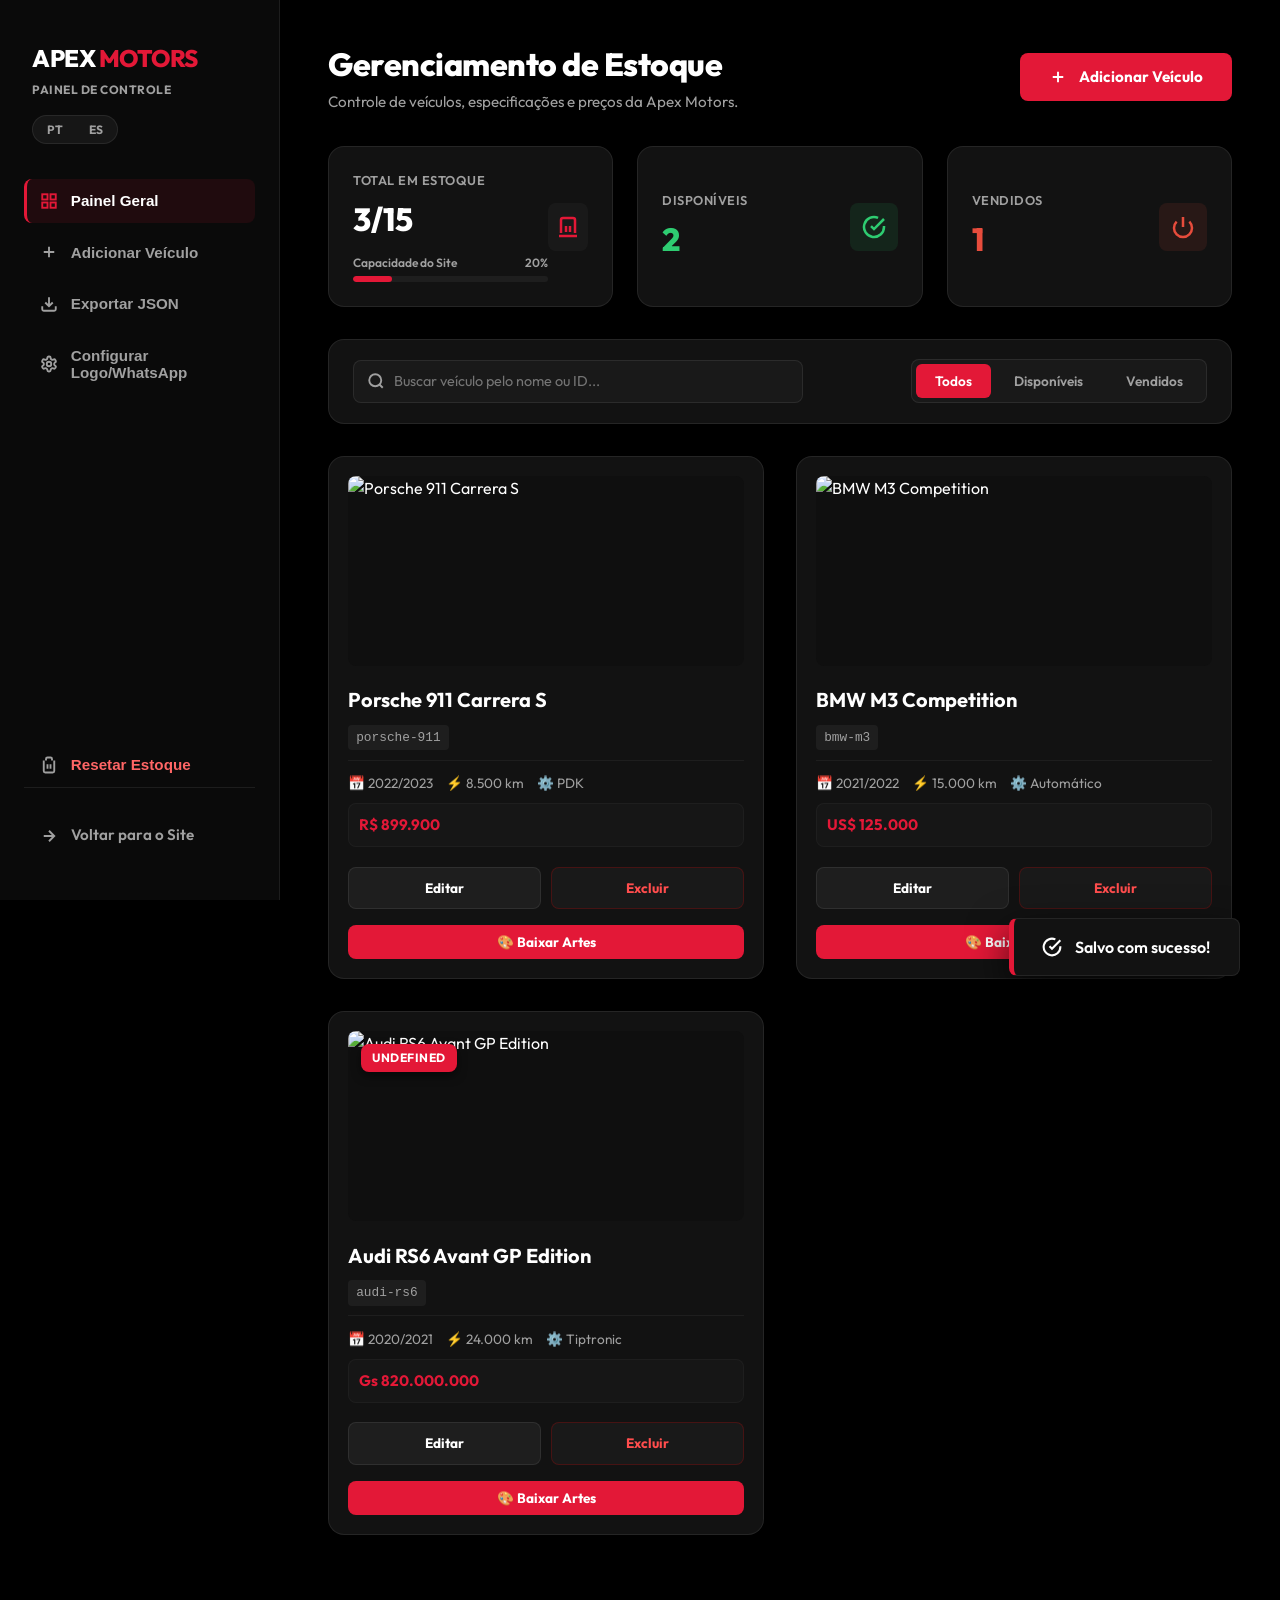
==== commit 1221aae5: "Finalize multilingual vehicle registration, unified specs, currency handling, UI polish" ====
--- a/admin/index.html
+++ b/admin/index.html
@@ -577,6 +577,12 @@
             border-color: var(--primary);
             outline: none;
             background: rgba(255, 255, 255, 0.08);
+        }
+
+        /* Garante contraste nos dropdowns de seleção (options) */
+        select option {
+            background-color: var(--bg-card, #121212);
+            color: var(--text-main, #ffffff);
         }
 
         .form-group input[readonly] {
@@ -853,38 +859,44 @@
             <div class="sidebar-brand" style="display: flex; justify-content: space-between; align-items: center; width: 100%;">
                 <div>
                     <h2>Apex <span>Motors</span></h2>
-                    <p>Painel de Controle</p>
+                    <p data-i18n="admin_panel_title">Painel de Controle</p>
                 </div>
                 <button class="mobile-toggle" onclick="toggleSidebar()" style="display: none; padding: 0.5rem; color: var(--text-muted); font-size: 1.8rem;" id="sidebar-close-btn">×</button>
             </div>
             
+            <!-- Language Switcher in Admin Sidebar -->
+            <div class="lang-switcher" style="margin-bottom: 2.2rem; margin-top: -1.5rem; width: fit-content; padding: 2px; background: rgba(255, 255, 255, 0.05); border: 1px solid var(--border-card); border-radius: 50px; display: flex; gap: 2px; align-self: flex-start; margin-left: 0.5rem;">
+                <button class="lang-btn active" data-lang="pt" onclick="setLanguage('pt')" style="background: transparent; border: none; color: var(--text-muted); padding: 4px 12px; border-radius: 50px; cursor: pointer; font-family: var(--font); font-size: 0.75rem; font-weight: 700; transition: var(--transition-smooth);">PT</button>
+                <button class="lang-btn" data-lang="es" onclick="setLanguage('es')" style="background: transparent; border: none; color: var(--text-muted); padding: 4px 12px; border-radius: 50px; cursor: pointer; font-family: var(--font); font-size: 0.75rem; font-weight: 700; transition: var(--transition-smooth);">ES</button>
+            </div>
+            
             <nav class="sidebar-nav">
                 <button class="sidebar-link active" onclick="setFilterTab('all', this)">
                     <svg width="18" height="18" viewBox="0 0 24 24" fill="none" stroke="currentColor" stroke-width="2.5"><rect x="3" y="3" width="7" height="7"/><rect x="14" y="3" width="7" height="7"/><rect x="14" y="14" width="7" height="7"/><rect x="3" y="14" width="7" height="7"/></svg>
-                    Painel Geral
+                    <span data-i18n="sidebar_general">Painel Geral</span>
                 </button>
                 <button class="sidebar-link" onclick="openModal()" id="btn-add-sidebar">
                     <svg width="18" height="18" viewBox="0 0 24 24" fill="none" stroke="currentColor" stroke-width="2.5"><path d="M12 5v14M5 12h14"/></svg>
-                    Adicionar Veículo
+                    <span data-i18n="sidebar_add_vehicle">Adicionar Veículo</span>
                 </button>
                 <button class="sidebar-link" onclick="exportJSON()">
                     <svg width="18" height="18" viewBox="0 0 24 24" fill="none" stroke="currentColor" stroke-width="2.5"><path d="M21 15v4a2 2 0 01-2 2H5a2 2 0 01-2-2v-4M7 10l5 5 5-5M12 15V3"/></svg>
-                    Exportar JSON
+                    <span data-i18n="sidebar_export_json">Exportar JSON</span>
                 </button>
                 <button class="sidebar-link" onclick="openSettingsModal()">
                     <svg width="18" height="18" viewBox="0 0 24 24" fill="none" stroke="currentColor" stroke-width="2.5"><path d="M12.22 2h-.44a2 2 0 00-2 2v.18a2 2 0 01-1 1.73l-.43.25a2 2 0 01-2 0l-.15-.08a2 2 0 00-2.73.73l-.22.38a2 2 0 00.73 2.73l.15.1a2 2 0 011 1.72v.51a2 2 0 01-1 1.74l-.15.09a2 2 0 00-.73 2.73l.22.38a2 2 0 002.73.73l.15-.08a2 2 0 012 0l.43.25a2 2 0 011 1.73V20a2 2 0 002 2h.44a2 2 0 002-2v-.18a2 2 0 011-1.73l.43-.25a2 2 0 012 0l.15.08a2 2 0 002.73-.73l.22-.39a2 2 0 00-.73-2.73l-.15-.08a2 2 0 01-1-1.74v-.5a2 2 0 011-1.74l.15-.1a2 2 0 00.73-2.73l-.22-.38a2 2 0 00-2.73-.73l-.15.08a2 2 0 01-2 0l-.43-.25a2 2 0 01-1-1.73V4a2 2 0 00-2-2z"/><circle cx="12" cy="12" r="3"/></svg>
-                    Configurar Logo/WhatsApp
+                    <span data-i18n="sidebar_config_store">Configurar Logo/WhatsApp</span>
                 </button>
                 <button class="sidebar-link" onclick="resetToDefault()" style="color: #ff6666; margin-top: auto;">
                     <svg width="18" height="18" viewBox="0 0 24 24" fill="none" stroke="currentColor" stroke-width="2.5"><path d="M19 6v14a2 2 0 01-2 2H7a2 2 0 01-2-2V6m3 0V4a2 2 0 012-2h4a2 2 0 012 2v2M10 11v6M14 11v6"/></svg>
-                    Resetar Estoque
+                    <span data-i18n="sidebar_reset_stock">Resetar Estoque</span>
                 </button>
             </nav>
 
             <div class="sidebar-footer">
                 <a href="../index.html" class="sidebar-link">
                     <svg width="18" height="18" viewBox="0 0 24 24" fill="none" stroke="currentColor" stroke-width="2.5"><path d="M5 12h14M12 5l7 7-7 7"/></svg>
-                    Voltar para o Site
+                    <span data-i18n="sidebar_back_to_site">Voltar para o Site</span>
                 </a>
             </div>
         </aside>
@@ -895,12 +907,12 @@
             <!-- Dashboard Top Header -->
             <div class="dashboard-header">
                 <div class="dashboard-title">
-                    <h1>Gerenciamento de Estoque</h1>
-                    <p>Controle de veículos, especificações e preços da Apex Motors.</p>
+                    <h1 data-i18n="admin_title">Gerenciamento de Estoque</h1>
+                    <p data-i18n="admin_subtitle">Controle de veículos, especificações e preços da Apex Motors.</p>
                 </div>
                 <button onclick="openModal()" class="btn-primary" id="btn-add-header">
                     <svg width="18" height="18" viewBox="0 0 24 24" fill="none" stroke="currentColor" stroke-width="2.5" style="margin-right: 4px;"><path d="M12 5v14M5 12h14"/></svg>
-                    Adicionar Veículo
+                    <span data-i18n="btn_add_vehicle">Adicionar Veículo</span>
                 </button>
             </div>
 
@@ -908,11 +920,11 @@
             <div class="stats-grid">
                 <div class="stat-card">
                     <div class="stat-info" style="width: 100%;">
-                        <span class="stat-label">Total em Estoque</span>
+                        <span class="stat-label" data-i18n="stat_total_stock">Total em Estoque</span>
                         <span class="stat-value" id="stat-total">0</span>
                         <div class="capacity-container">
                             <div class="capacity-info">
-                                <span>Capacidade do Site</span>
+                                <span data-i18n="stat_capacity">Capacidade do Site</span>
                                 <span id="capacity-percentage">0%</span>
                             </div>
                             <div class="capacity-bar">
@@ -926,7 +938,7 @@
                 </div>
                 <div class="stat-card">
                     <div class="stat-info">
-                        <span class="stat-label">Disponíveis</span>
+                        <span class="stat-label" data-i18n="stat_available">Disponíveis</span>
                         <span class="stat-value" id="stat-available" style="color: #2ecc71;">0</span>
                     </div>
                     <div class="stat-icon" style="color: #2ecc71; background: rgba(46, 204, 113, 0.1);">
@@ -935,7 +947,7 @@
                 </div>
                 <div class="stat-card">
                     <div class="stat-info">
-                        <span class="stat-label">Vendidos</span>
+                        <span class="stat-label" data-i18n="stat_sold">Vendidos</span>
                         <span class="stat-value" id="stat-sold" style="color: #e74c3c;">0</span>
                     </div>
                     <div class="stat-icon" style="color: #e74c3c; background: rgba(231, 76, 60, 0.1);">
@@ -952,9 +964,9 @@
                 </div>
                 
                 <div class="filter-tabs">
-                    <button class="filter-tab active" onclick="setFilterStatus('all', this)" id="btn-filter-all">Todos</button>
-                    <button class="filter-tab" onclick="setFilterStatus('available', this)">Disponíveis</button>
-                    <button class="filter-tab" onclick="setFilterStatus('sold', this)">Vendidos</button>
+                    <button class="filter-tab active" onclick="setFilterStatus('all', this)" id="btn-filter-all" data-i18n="filter_all">Todos</button>
+                    <button class="filter-tab" onclick="setFilterStatus('available', this)" data-i18n="filter_available">Disponíveis</button>
+                    <button class="filter-tab" onclick="setFilterStatus('sold', this)" data-i18n="filter_sold">Vendidos</button>
                 </div>
             </div>
 
@@ -1035,53 +1047,37 @@
                         </div>
                     </div>
 
-                    <!-- Portuguese Specifications -->
-                    <div class="lang-section">
-                        <h4>🇧🇷 Especificações (Português)</h4>
+                    <!-- Specifications -->
+                    <div class="lang-section" style="grid-column: 1 / -1; display: grid; grid-template-columns: 1fr 1fr; gap: 1.5rem;">
+                        <h4 style="grid-column: 1 / -1;" data-i18n="section_specs">Especificações do Veículo</h4>
                         
                         <div class="form-group">
-                            <label for="car-year-pt">Ano/Modelo</label>
-                            <input type="text" id="car-year-pt" required placeholder="Ex: 2022/2023">
+                            <label for="car-year" data-i18n="label_year">Ano/Modelo</label>
+                            <input type="text" id="car-year" required placeholder="Ex: 2022/2023">
                         </div>
                         
                         <div class="form-group">
-                            <label for="car-km-pt">Quilometragem</label>
-                            <input type="text" id="car-km-pt" required placeholder="Ex: 8.500 km">
+                            <label for="car-km" data-i18n="label_km">Quilometragem</label>
+                            <input type="text" id="car-km" required placeholder="Ex: 8.500 km">
                         </div>
                         
                         <div class="form-group">
-                            <label for="car-transmission-pt">Câmbio</label>
-                            <input type="text" id="car-transmission-pt" required placeholder="Ex: PDK Automático">
+                            <label for="car-transmission" data-i18n="label_transmission">Câmbio</label>
+                            <input type="text" id="car-transmission" required placeholder="Ex: PDK Automático">
+                        </div>
+
+                        <div class="form-group">
+                            <label for="car-currency" data-i18n="label_currency">Moeda</label>
+                            <select id="car-currency" required onchange="handleCurrencyChange()">
+                                <option value="BRL">Real Brasileiro (BRL - R$)</option>
+                                <option value="USD">Dólar Americano (USD - US$)</option>
+                                <option value="PYG">Guarani Paraguaio (PYG - Gs)</option>
+                            </select>
                         </div>
                         
-                        <div class="form-group">
-                            <label for="car-price-pt">Preço em R$</label>
-                            <input type="text" id="car-price-pt" required placeholder="Ex: R$ 899.900">
-                        </div>
-                    </div>
-
-                    <!-- Spanish Specifications -->
-                    <div class="lang-section">
-                        <h4>🇪🇸 Especificaciones (Español)</h4>
-                        
-                        <div class="form-group">
-                            <label for="car-year-es">Año/Modelo</label>
-                            <input type="text" id="car-year-es" required placeholder="Ex: 2022/2023">
-                        </div>
-                        
-                        <div class="form-group">
-                            <label for="car-km-es">Kilometraje</label>
-                            <input type="text" id="car-km-es" required placeholder="Ex: 8.500 km">
-                        </div>
-                        
-                        <div class="form-group">
-                            <label for="car-transmission-es">Transmisión</label>
-                            <input type="text" id="car-transmission-es" required placeholder="Ex: PDK Automático">
-                        </div>
-                        
-                        <div class="form-group">
-                            <label for="car-price-es">Precio en USD</label>
-                            <input type="text" id="car-price-es" required placeholder="Ex: USD 165.000">
+                        <div class="form-group" style="grid-column: 1 / -1;">
+                            <label for="car-price" data-i18n="label_price">Preço</label>
+                            <input type="text" id="car-price" required placeholder="Ex: 110000">
                         </div>
                     </div>
 
@@ -1299,6 +1295,354 @@
     </div>
 
     <script>
+        const CURRENCIES = {
+            BRL: { code: 'BRL', symbol: 'R$', name: 'Real Brasileiro' },
+            USD: { code: 'USD', symbol: 'US$', name: 'Dólar Americano' },
+            PYG: { code: 'PYG', symbol: 'Gs', name: 'Guarani Paraguaio' }
+        };
+
+        function formatCurrencyValue(value, currencyCode) {
+            const num = Number(value) || 0;
+            const currency = CURRENCIES[currencyCode] || { symbol: currencyCode };
+            return `${currency.symbol} ${num.toLocaleString('pt-BR')}`;
+        }
+
+        function formatKm(km) {
+            if (typeof km === 'number') {
+                return km.toLocaleString('pt-BR') + ' km';
+            }
+            if (typeof km === 'string' && km.toLowerCase().includes('km')) {
+                return km;
+            }
+            const num = parseInt(String(km).replace(/\D/g, ""), 10);
+            if (!isNaN(num)) {
+                return num.toLocaleString('pt-BR') + ' km';
+            }
+            return km || "0 km";
+        }
+
+        function migrateVehicle(car) {
+            if (car.currency && car.specs && typeof car.specs.year !== 'undefined') {
+                return car;
+            }
+            
+            // Parse price and currency from legacy price structure
+            let legacyPriceStr = "";
+            if (car.price) {
+                if (typeof car.price === 'object') {
+                    legacyPriceStr = car.price.pt || car.price.es || "";
+                } else {
+                    legacyPriceStr = String(car.price);
+                }
+            }
+            
+            let currency = "BRL";
+            let priceVal = 0;
+            
+            if (legacyPriceStr) {
+                const cleanPrice = legacyPriceStr.replace(/\D/g, "");
+                priceVal = parseInt(cleanPrice, 10) || 0;
+                
+                if (legacyPriceStr.includes("US$") || legacyPriceStr.toLowerCase().includes("usd")) {
+                    currency = "USD";
+                } else if (legacyPriceStr.includes("Gs") || legacyPriceStr.toLowerCase().includes("pyg")) {
+                    currency = "PYG";
+                } else {
+                    currency = "BRL";
+                }
+            }
+            
+            // Parse specs
+            let year = "";
+            let km = "";
+            let transmission = "";
+            
+            if (car.specs_pt) {
+                year = car.specs_pt.year || "";
+                km = car.specs_pt.km || "";
+                transmission = car.specs_pt.transmission || "";
+            } else if (car.specs_es) {
+                year = car.specs_es.year || "";
+                km = car.specs_es.km || "";
+                transmission = car.specs_es.transmission || "";
+            } else if (car.specs) {
+                const specSrc = car.specs.pt || car.specs.es || car.specs;
+                year = specSrc.year || "";
+                km = specSrc.km || "";
+                transmission = specSrc.transmission || "";
+            }
+            
+            if (typeof km === 'string') {
+                const cleanKm = km.replace(/\D/g, "");
+                km = parseInt(cleanKm, 10) || 0;
+            }
+            
+            return {
+                id: car.id,
+                name: car.name,
+                image: car.image,
+                isSold: !!car.isSold,
+                category: car.category || "feirao",
+                currency: currency,
+                price: priceVal,
+                specs: {
+                    year: year,
+                    km: km,
+                    transmission: transmission
+                }
+            };
+        }
+
+        const TRANSLATIONS = {
+            pt: {
+                admin_title: "Gerenciamento de Estoque",
+                admin_subtitle: "Controle de veículos, especificações e preços da Apex Motors.",
+                btn_add_vehicle: "Adicionar Veículo",
+                stat_total_stock: "Total em Estoque",
+                stat_capacity: "Capacidade do Site",
+                stat_available: "Disponíveis",
+                stat_sold: "Vendidos",
+                search_placeholder: "Buscar veículo pelo nome ou ID...",
+                filter_all: "Todos",
+                filter_available: "Disponíveis",
+                filter_sold: "Vendidos",
+                btn_edit: "Editar",
+                btn_delete: "Excluir",
+                btn_download_arts: "🎨 Baixar Artes",
+                art_campaign_label: "Tema / Categoria:",
+                art_card: "🎴 Card da Vitrine",
+                art_instagram: "📸 Instagram Feed (1080x1080)",
+                art_whatsapp: "💬 WhatsApp Status (1080x1920)",
+                art_facebook: "👥 Facebook Post (1200x630)",
+                modal_title_add: "Adicionar Novo Veículo",
+                modal_title_edit: "Editar Veículo",
+                label_car_name: "Nome do Veículo",
+                label_car_id: "ID Único (Slug do Sistema)",
+                label_car_id_title: "Apenas letras minúsculas, números e traços. Sem espaços.",
+                label_car_image: "Foto do Carro",
+                upload_local_title: "Upload de Imagem Local",
+                upload_local_desc: "Arraste uma foto aqui ou clique para selecionar (PNG, JPG, WEBP)",
+                label_external_url: "Ou cole uma URL de imagem externa",
+                label_photo_status: "Status da Foto",
+                label_photo_empty: "Nenhuma foto selecionada",
+                btn_crop_adjust: "✂️ Ajustar Recorte",
+                label_sold_status: "Vendido / Indisponível",
+                label_sold_desc: "Se ativado, o veículo aparecerá com marcação de \"Vendido\" e o botão de WhatsApp bloqueado.",
+                section_specs: "Especificações do Veículo",
+                label_year: "Ano/Modelo",
+                label_km: "Quilometragem",
+                label_transmission: "Câmbio",
+                label_currency: "Moeda",
+                label_price: "Preço",
+                btn_cancel: "Cancelar",
+                btn_save: "Salvar Veículo",
+                btn_save_settings: "Salvar Configurações",
+                toast_saved: "Salvo com sucesso!",
+                toast_updated: "Veículo atualizado com sucesso!",
+                toast_added: "Veículo adicionado com sucesso!",
+                toast_deleted: "Veículo excluído com sucesso!",
+                toast_error_limit: "Erro: Limite de 15 veículos atingido. Remova algum veículo para adicionar novos.",
+                toast_error_duplicate: "Erro: Já existe um veículo com este ID único. Escolha outro ID.",
+                toast_error_photo: "Por favor, envie uma foto ou adicione uma URL válida para a imagem.",
+                toast_crop_success: "Corte de imagem aplicado com sucesso!",
+                toast_crop_error: "Erro ao processar o corte da imagem.",
+                toast_art_success: "Arte gerada com sucesso!",
+                toast_art_error: "Erro ao gerar arte.",
+                confirm_delete: "Tem certeza que deseja excluir este veículo?",
+                confirm_reset: "Tem certeza que deseja redefinir o estoque para os padrões de fábrica? Isso apagará todas as suas alterações locais.",
+                
+                // Settings Modal
+                settings_modal_title: "Configurações da Loja & Logo",
+                settings_whatsapp_label: "WhatsApp da Loja (com DDI)",
+                settings_whatsapp_desc: "Este número será utilizado nos links e nos botões de contato do site.",
+                settings_logo_label: "Logo da Loja (PNG ou SVG)",
+                settings_logo_upload_title: "Upload da Logo",
+                settings_logo_upload_desc: "Arraste a logo aqui ou clique para selecionar (PNG ou SVG recomendados)",
+                settings_logo_status: "Status da Logo",
+                settings_logo_empty: "Nenhuma logo personalizada",
+                settings_logo_position_label: "Posição Padrão da Logo nas Artes",
+                
+                // Crop Modal
+                crop_modal_title: "Ajustar e Recortar Foto",
+                crop_aspect_label: "Proporção de Recorte:",
+                crop_aspect_free: "🔓 Livre",
+                crop_aspect_square: "🔲 Quadrado (1:1)",
+                crop_aspect_portrait: "📸 Retrato (4:5)",
+                crop_aspect_landscape: "🖥️ Paisagem (16:9)",
+                crop_btn_zoom_in: "🔍 Aumentar",
+                crop_btn_zoom_out: "🔍 Diminuir",
+                crop_btn_rotate_left: "🔄 Girar Esq",
+                crop_btn_rotate_right: "🔄 Girar Dir",
+                crop_btn_reset: "🔄 Redefinir",
+                crop_btn_apply: "Aplicar Corte",
+                
+                // Art Preview Modal
+                art_preview_modal_title: "Arte Gerada com Sucesso!",
+                art_preview_subtitle: "Sua arte está pronta para compartilhamento.",
+                art_preview_instructions: "Se o download não iniciou automaticamente, clique no botão de download abaixo.<br><strong>No celular:</strong> você também pode pressionar e segurar o dedo sobre a imagem acima para salvá-la diretamente na sua galeria.",
+                art_preview_btn_download: "📥 Baixar PNG",
+                art_preview_btn_close: "Fechar",
+                
+                // Sidebar links
+                sidebar_general: "Painel Geral",
+                sidebar_add_vehicle: "Adicionar Veículo",
+                sidebar_export_json: "Exportar JSON",
+                sidebar_config_store: "Configurar Logo/WhatsApp",
+                sidebar_reset_stock: "Resetar Estoque",
+                sidebar_back_to_site: "Voltar para o Site",
+                admin_panel_title: "Painel de Controle"
+            },
+            es: {
+                admin_title: "Gestión de Inventario",
+                admin_subtitle: "Control de vehículos, especificaciones y precios de Apex Motors.",
+                btn_add_vehicle: "Añadir Vehículo",
+                stat_total_stock: "Total en Inventario",
+                stat_capacity: "Capacidad del Sitio",
+                stat_available: "Disponibles",
+                stat_sold: "Vendidos",
+                search_placeholder: "Buscar vehículo por nombre o ID...",
+                filter_all: "Todos",
+                filter_available: "Disponibles",
+                filter_sold: "Vendidos",
+                btn_edit: "Editar",
+                btn_delete: "Eliminar",
+                btn_download_arts: "🎨 Descargar Artes",
+                art_campaign_label: "Tema / Categoría:",
+                art_card: "🎴 Tarjeta de Vitrina",
+                art_instagram: "📸 Feed de Instagram (1080x1080)",
+                art_whatsapp: "💬 Estado de WhatsApp (1080x1920)",
+                art_facebook: "👥 Publicación de Facebook (1200x630)",
+                modal_title_add: "Añadir Nuevo Vehículo",
+                modal_title_edit: "Editar Vehículo",
+                label_car_name: "Nombre del Vehículo",
+                label_car_id: "ID Único (Slug del Sistema)",
+                label_car_id_title: "Solo letras minúsculas, números y guiones. Sin espacios.",
+                label_car_image: "Foto del Auto",
+                upload_local_title: "Subir Imagen Local",
+                upload_local_desc: "Arrastre una foto aquí o haga clic para seleccionar (PNG, JPG, WEBP)",
+                label_external_url: "O pegue una URL de imagen externa",
+                label_photo_status: "Estado de la Foto",
+                label_photo_empty: "Ninguna foto seleccionada",
+                btn_crop_adjust: "✂️ Ajustar Recorte",
+                label_sold_status: "Vendido / No Disponible",
+                label_sold_desc: "Si está activo, el vehículo aparecerá marcado como \"Vendido\" y el botón de WhatsApp estará bloqueado.",
+                section_specs: "Especificaciones del Vehículo",
+                label_year: "Año/Modelo",
+                label_km: "Kilometraje",
+                label_transmission: "Transmisión",
+                label_currency: "Moneda",
+                label_price: "Precio",
+                btn_cancel: "Cancelar",
+                btn_save: "Guardar Vehículo",
+                btn_save_settings: "Guardar Configuraciones",
+                toast_saved: "¡Guardado con éxito!",
+                toast_updated: "¡Vehículo actualizado con éxito!",
+                toast_added: "¡Vehículo añadido con éxito!",
+                toast_deleted: "¡Vehículo eliminado con éxito!",
+                toast_error_limit: "Error: Límite de 15 vehículos alcanzado. Elimine algún vehículo para añadir nuevos.",
+                toast_error_duplicate: "Error: Ya existe un vehículo con este ID único. Elija otro ID.",
+                toast_error_photo: "Por favor, suba una foto o agregue una URL válida para la imagen.",
+                toast_crop_success: "¡Recorte de imagen aplicado con éxito!",
+                toast_crop_error: "Error al procesar el recorte de la imagen.",
+                toast_art_success: "¡Arte generado con éxito!",
+                toast_art_error: "Error al generar el arte.",
+                confirm_delete: "¿Está seguro de que desea eliminar este vehículo?",
+                confirm_reset: "¿Está seguro de que desea restablecer el inventario a los valores predeterminados? Esto borrará todos sus cambios locales.",
+                
+                // Settings Modal
+                settings_modal_title: "Configuración de Tienda y Logo",
+                settings_whatsapp_label: "WhatsApp de la Tienda (con DDI)",
+                settings_whatsapp_desc: "Este número se utilizará en los enlaces y botones de contacto del sitio.",
+                settings_logo_label: "Logo de la Tienda (PNG o SVG)",
+                settings_logo_upload_title: "Subir Logo",
+                settings_logo_upload_desc: "Arrastre el logo aquí o haga clic para seleccionar (Se recomiendan PNG o SVG)",
+                settings_logo_status: "Estado del Logo",
+                settings_logo_empty: "Ningún logo personalizado",
+                settings_logo_position_label: "Posición Predeterminada del Logo en Artes",
+                
+                // Crop Modal
+                crop_modal_title: "Ajustar y Recortar Foto",
+                crop_aspect_label: "Proporción de Recorte:",
+                crop_aspect_free: "🔓 Libre",
+                crop_aspect_square: "🔲 Cuadrado (1:1)",
+                crop_aspect_portrait: "📸 Retrato (4:5)",
+                crop_aspect_landscape: "🖥️ Paisaje (16:9)",
+                crop_btn_zoom_in: "🔍 Ampliar",
+                crop_btn_zoom_out: "🔍 Reducir",
+                crop_btn_rotate_left: "🔄 Girar Izq",
+                crop_btn_rotate_right: "🔄 Girar Der",
+                crop_btn_reset: "🔄 Restablecer",
+                crop_btn_apply: "Aplicar Recorte",
+                
+                // Art Preview Modal
+                art_preview_modal_title: "¡Arte Generado con Éxito!",
+                art_preview_subtitle: "Su arte está listo para ser compartido.",
+                art_preview_instructions: "Si la descarga no se inició automáticamente, haga clic en el botón de descarga a continuación.<br><strong>En el celular:</strong> también puede mantener presionado el dedo sobre la imagen de arriba para guardarla directamente en su galería.",
+                art_preview_btn_download: "📥 Descargar PNG",
+                art_preview_btn_close: "Cerrar",
+                
+                // Sidebar links
+                sidebar_general: "Panel General",
+                sidebar_add_vehicle: "Añadir Vehículo",
+                sidebar_export_json: "Exportar JSON",
+                sidebar_config_store: "Configurar Logo/WhatsApp",
+                sidebar_reset_stock: "Restablecer Inventario",
+                sidebar_back_to_site: "Volver al Sitio",
+                admin_panel_title: "Panel de Control"
+            }
+        };
+
+        let currentLang = "pt";
+
+        function setLanguage(lang) {
+            currentLang = lang;
+            localStorage.setItem("apex_motors_admin_lang", lang);
+            
+            // Alterna a classe ativa nos botões seletores de idioma
+            document.querySelectorAll(".lang-btn").forEach(btn => {
+                btn.classList.toggle("active", btn.getAttribute("data-lang") === lang);
+            });
+            
+            // Atualiza os textos marcados com data-i18n
+            document.querySelectorAll("[data-i18n]").forEach(el => {
+                const key = el.getAttribute("data-i18n");
+                if (TRANSLATIONS[lang] && TRANSLATIONS[lang][key]) {
+                    if (el.tagName === 'INPUT') {
+                        if (el.placeholder) el.placeholder = TRANSLATIONS[lang][key];
+                        if (el.title) el.title = TRANSLATIONS[lang][key];
+                    } else {
+                        el.innerHTML = TRANSLATIONS[lang][key];
+                    }
+                }
+            });
+            
+            // Caso especial do placeholder de pesquisa
+            const searchInput = document.getElementById("search-input");
+            if (searchInput) {
+                searchInput.placeholder = TRANSLATIONS[lang].search_placeholder;
+            }
+
+            renderCarList();
+            updateCapacityAndButtons();
+        }
+
+        // Formatação da máscara de preço enquanto digita
+        function formatPriceInput(inputVal, currencyCode) {
+            const cleanVal = inputVal.replace(/\D/g, "");
+            if (!cleanVal) return "";
+            const num = parseInt(cleanVal, 10);
+            const currency = CURRENCIES[currencyCode] || { symbol: currencyCode };
+            return `${currency.symbol} ${num.toLocaleString('pt-BR')}`;
+        }
+
+        function handleCurrencyChange() {
+            const currencySelect = document.getElementById("car-currency");
+            const priceInput = document.getElementById("car-price");
+            if (currencySelect && priceInput) {
+                priceInput.value = formatPriceInput(priceInput.value, currencySelect.value);
+            }
+        }
+
         let vehicles = [];
         let cropper = null;
         let originalFileName = "";
@@ -1496,6 +1840,36 @@
             initLogoDropzone();
             loadInventory();
             loadSettings();
+
+            // Configura a máscara automática de preço enquanto digita
+            const priceInput = document.getElementById("car-price");
+            if (priceInput) {
+                priceInput.addEventListener("input", function(e) {
+                    const currencySelect = document.getElementById("car-currency");
+                    const currencyCode = currencySelect ? currencySelect.value : "BRL";
+                    
+                    const start = this.selectionStart;
+                    const oldLen = this.value.length;
+                    
+                    const formatted = formatPriceInput(this.value, currencyCode);
+                    this.value = formatted;
+                    
+                    const newLen = this.value.length;
+                    this.selectionStart = this.selectionEnd = start + (newLen - oldLen);
+                });
+            }
+
+            // Carrega e aplica o idioma administrativo
+            const savedLang = localStorage.getItem("apex_motors_admin_lang");
+            if (savedLang) {
+                currentLang = savedLang;
+            } else {
+                const browserLang = navigator.language || navigator.userLanguage;
+                if (browserLang.startsWith("es")) {
+                    currentLang = "es";
+                }
+            }
+            setLanguage(currentLang);
         });
 
         // Load Stock data
@@ -1505,7 +1879,7 @@
                 if (localData) {
                     const parsed = JSON.parse(localData);
                     if (parsed && parsed.vehicles) {
-                        vehicles = parsed.vehicles.slice(0, 15);
+                        vehicles = parsed.vehicles.slice(0, 15).map(migrateVehicle);
                         
                         // Migrate legacy unsplash images to premium local high-res images
                         let migrated = false;
@@ -1523,9 +1897,8 @@
                                 }
                             }
                         });
-                        if (migrated) {
-                            saveToLocalStorage(false);
-                        }
+                        
+                        saveToLocalStorage(false);
 
                         renderCarList();
                         updateCapacityAndButtons();
@@ -1538,7 +1911,7 @@
                 if (response.ok) {
                     const data = await response.json();
                     if (data && data.vehicles) {
-                        vehicles = data.vehicles.slice(0, 15);
+                        vehicles = data.vehicles.slice(0, 15).map(migrateVehicle);
                         // Store it locally for further customization
                         saveToLocalStorage(false);
                     }
@@ -1646,56 +2019,59 @@
             if (filtered.length === 0) {
                 grid.innerHTML = `
                     <div class="empty-state">
-                        <h3>Nenhum veículo encontrado</h3>
-                        <p>Nenhum veículo corresponde aos filtros selecionados.</p>
-                        ${activeSearchQuery || activeFilterStatus !== 'all' ? '<button onclick="resetFilters()" class="btn-secondary" style="padding: 0.7rem 1.5rem;">Limpar Filtros</button>' : '<button onclick="openModal()" class="btn-primary" style="padding: 0.7rem 1.5rem;">Adicionar Veículo</button>'}
+                        <h3 data-i18n="empty_title">${currentLang === 'pt' ? 'Nenhum veículo encontrado' : 'Ningún vehículo encontrado'}</h3>
+                        <p data-i18n="empty_desc">${currentLang === 'pt' ? 'Nenhum veículo corresponde aos filtros selecionados.' : 'Ningún vehículo corresponde a los filtros seleccionados.'}</p>
+                        ${activeSearchQuery || activeFilterStatus !== 'all' ? `<button onclick="resetFilters()" class="btn-secondary" style="padding: 0.7rem 1.5rem;" data-i18n="btn_clear_filters">${currentLang === 'pt' ? 'Limpar Filtros' : 'Limpiar Filtros'}</button>` : `<button onclick="openModal()" class="btn-primary" style="padding: 0.7rem 1.5rem;" data-i18n="btn_add_vehicle">${TRANSLATIONS[currentLang].btn_add_vehicle}</button>`}
                     </div>
                 `;
                 return;
             }
 
             grid.innerHTML = "";
-            filtered.forEach(car => {
+            filtered.forEach(rawCar => {
+                const car = migrateVehicle(rawCar);
                 const card = document.createElement("div");
                 card.className = "admin-car-card";
                 
+                const priceText = formatCurrencyValue(car.price, car.currency);
+                const kmText = formatKm(car.specs.km);
+
                 card.innerHTML = `
                     <div class="admin-car-img">
-                        ${car.isSold ? '<span class="admin-badge-sold">Vendido</span>' : ''}
+                        ${car.isSold ? `<span class="admin-badge-sold" data-i18n="btn_card_sold">${TRANSLATIONS[currentLang].btn_card_sold}</span>` : ''}
                         <img src="${car.image || 'data:image/svg+xml;utf8,<svg xmlns=\'http://www.w3.org/2000/svg\' width=\'100\' height=\'100\' viewBox=\'0 0 24 24\' fill=\'none\' stroke=\'%23333\' stroke-width=\'2\'><rect x=\'3\' y=\'3\' width=\'18\' height=\'18\' rx=\'2\' ry=\'2\'/><circle cx=\'8.5\' cy=\'8.5\' r=\'1.5\'/><polyline points=\'21 15 16 10 5 21\'/></svg>'}" alt="${car.name}">
                     </div>
                     <div class="admin-car-info">
                         <h3>${car.name}</h3>
                         <span class="admin-car-id">${car.id}</span>
                         <div class="admin-car-specs-summary">
-                            <span>📅 ${car.specs_pt.year}</span>
-                            <span>⚡ ${car.specs_pt.km}</span>
-                            <span>⚙️ ${car.specs_pt.transmission.split(' ')[0]}</span>
+                            <span>📅 ${car.specs.year}</span>
+                            <span>⚡ ${kmText}</span>
+                            <span>⚙️ ${car.specs.transmission.split(' ')[0]}</span>
                         </div>
-                        <div class="admin-car-prices-summary">
-                            <span>🇧🇷 <strong class="price-tag">${car.price.pt}</strong></span>
-                            <span>🇪🇸 <strong class="price-tag">${car.price.es}</strong></span>
+                        <div class="admin-car-prices-summary" style="justify-content: flex-start; gap: 0.5rem;">
+                            <span><strong class="price-tag">${priceText}</strong></span>
                         </div>
                     </div>
                     <div class="admin-card-actions" style="flex-wrap: wrap;">
-                        <button class="btn-secondary" onclick="openModal('${car.id}')" style="flex: 1 1 calc(50% - 0.3rem);">Editar</button>
-                        <button class="btn-secondary btn-delete" onclick="deleteCar('${car.id}')" style="flex: 1 1 calc(50% - 0.3rem);">Excluir</button>
-                        <button class="btn-primary" onclick="toggleCardArtesMenu('${car.id}', this)" style="flex: 1 1 100%; margin-top: 0.4rem; padding: 0.5rem; font-size: 0.85rem; font-weight: 700; display: flex; align-items: center; justify-content: center; gap: 4px;">
-                            🎨 Baixar Artes
+                        <button class="btn-secondary" onclick="openModal('${car.id}')" style="flex: 1 1 calc(50% - 0.3rem);" data-i18n="btn_edit">${TRANSLATIONS[currentLang].btn_edit}</button>
+                        <button class="btn-secondary btn-delete" onclick="deleteCar('${car.id}')" style="flex: 1 1 calc(50% - 0.3rem);" data-i18n="btn_delete">${TRANSLATIONS[currentLang].btn_delete}</button>
+                        <button class="btn-primary" onclick="toggleCardArtesMenu('${car.id}', this)" style="flex: 1 1 100%; margin-top: 0.4rem; padding: 0.5rem; font-size: 0.85rem; font-weight: 700; display: flex; align-items: center; justify-content: center; gap: 4px;" data-i18n="btn_download_arts">
+                            ${TRANSLATIONS[currentLang].btn_download_arts}
                         </button>
                         <div id="artes-menu-${car.id}" class="card-artes-menu" style="display: none; width: 100%; margin-top: 0.4rem; background: rgba(255,255,255,0.02); border: 1px solid var(--border-card); border-radius: var(--radius-md); padding: 0.5rem; gap: 0.4rem; flex-direction: column;">
                             <div style="display: flex; flex-direction: column; width: 100%; margin-bottom: 0.2rem; gap: 0.2rem;">
-                                <label style="font-size: 0.7rem; color: var(--text-muted); font-weight: 700; text-transform: uppercase; letter-spacing: 0.5px;">Tema / Categoria:</label>
+                                <label style="font-size: 0.7rem; color: var(--text-muted); font-weight: 700; text-transform: uppercase; letter-spacing: 0.5px;" data-i18n="art_campaign_label">${TRANSLATIONS[currentLang].art_campaign_label}</label>
                                 <select id="categoria-select-${car.id}" style="background: rgba(0,0,0,0.6); border: 1px solid var(--border-card); color: var(--text-main); font-size: 0.8rem; padding: 0.4rem; border-radius: 4px; font-family: var(--font); width: 100%;" onchange="updateCarCategory('${car.id}', this.value)">
                                     <option value="feirao" ${car.category === 'feirao' ? 'selected' : ''}>🔥 Feirão</option>
                                     <option value="oferta" ${car.category === 'oferta' ? 'selected' : ''}>🏷️ Oferta</option>
                                     <option value="destaque" ${car.category === 'destaque' ? 'selected' : ''}>⭐ Destaque</option>
                                 </select>
                             </div>
-                            <button type="button" class="sidebar-link" onclick="generateArtDirect('${car.id}', 'card')" style="padding: 0.4rem; font-size: 0.8rem; text-align: center; justify-content: center; width: 100%; font-weight: 600;">🎴 Card da Vitrine</button>
-                            <button type="button" class="sidebar-link" onclick="generateArtDirect('${car.id}', 'instagram')" style="padding: 0.4rem; font-size: 0.8rem; text-align: center; justify-content: center; width: 100%; font-weight: 600;">📸 Instagram Feed (1080x1080)</button>
-                            <button type="button" class="sidebar-link" onclick="generateArtDirect('${car.id}', 'whatsapp')" style="padding: 0.4rem; font-size: 0.8rem; text-align: center; justify-content: center; width: 100%; font-weight: 600;">💬 WhatsApp Status (1080x1920)</button>
-                            <button type="button" class="sidebar-link" onclick="generateArtDirect('${car.id}', 'facebook')" style="padding: 0.4rem; font-size: 0.8rem; text-align: center; justify-content: center; width: 100%; font-weight: 600;">👥 Facebook Post (1200x630)</button>
+                            <button type="button" class="sidebar-link" onclick="generateArtDirect('${car.id}', 'card')" style="padding: 0.4rem; font-size: 0.8rem; text-align: center; justify-content: center; width: 100%; font-weight: 600;" data-i18n="art_card">${TRANSLATIONS[currentLang].art_card}</button>
+                            <button type="button" class="sidebar-link" onclick="generateArtDirect('${car.id}', 'instagram')" style="padding: 0.4rem; font-size: 0.8rem; text-align: center; justify-content: center; width: 100%; font-weight: 600;" data-i18n="art_instagram">${TRANSLATIONS[currentLang].art_instagram}</button>
+                            <button type="button" class="sidebar-link" onclick="generateArtDirect('${car.id}', 'whatsapp')" style="padding: 0.4rem; font-size: 0.8rem; text-align: center; justify-content: center; width: 100%; font-weight: 600;" data-i18n="art_whatsapp">${TRANSLATIONS[currentLang].art_whatsapp}</button>
+                            <button type="button" class="sidebar-link" onclick="generateArtDirect('${car.id}', 'facebook')" style="padding: 0.4rem; font-size: 0.8rem; text-align: center; justify-content: center; width: 100%; font-weight: 600;" data-i18n="art_facebook">${TRANSLATIONS[currentLang].art_facebook}</button>
                         </div>
                     </div>
                 `;
@@ -1714,17 +2090,18 @@
             form.reset();
             // Reset image previews
             document.getElementById("image-preview-element").src = "data:image/svg+xml;utf8,<svg xmlns='http://www.w3.org/2000/svg' width='100' height='100' viewBox='0 0 24 24' fill='none' stroke='%23333' stroke-width='2'><rect x='3' y='3' width='18' height='18' rx='2' ry='2'/><circle cx='8.5' cy='8.5' r='1.5'/><polyline points='21 15 16 10 5 21'/></svg>";
-            document.getElementById("image-size-info").innerText = "Nenhuma foto selecionada";
+            document.getElementById("image-size-info").innerText = TRANSLATIONS[currentLang].label_photo_empty;
             if (cropBtn) cropBtn.style.display = "none";
 
             if (carId) {
                 isEditing = true;
                 activeEditId = carId;
-                modalTitle.innerText = "Editar Veículo";
+                modalTitle.innerText = TRANSLATIONS[currentLang].modal_title_edit;
                 idInput.readOnly = true;
 
-                const car = vehicles.find(c => c.id === carId);
-                if (car) {
+                const rawCar = vehicles.find(c => c.id === carId);
+                if (rawCar) {
+                    const car = migrateVehicle(rawCar);
                     document.getElementById("car-name").value = car.name;
                     idInput.value = car.id;
                     document.getElementById("car-image-url").value = car.image.startsWith("data:") ? "" : car.image;
@@ -1736,17 +2113,18 @@
                         categorySelect.value = car.category || "feirao";
                     }
                     
-                    // PT Specs
-                    document.getElementById("car-year-pt").value = car.specs_pt.year;
-                    document.getElementById("car-km-pt").value = car.specs_pt.km;
-                    document.getElementById("car-transmission-pt").value = car.specs_pt.transmission;
-                    document.getElementById("car-price-pt").value = car.price.pt;
-
-                    // ES Specs
-                    document.getElementById("car-year-es").value = car.specs_es.year;
-                    document.getElementById("car-km-es").value = car.specs_es.km;
-                    document.getElementById("car-transmission-es").value = car.specs_es.transmission;
-                    document.getElementById("car-price-es").value = car.price.es;
+                    // Unified Specs
+                    document.getElementById("car-year").value = car.specs.year;
+                    document.getElementById("car-km").value = formatKm(car.specs.km);
+                    document.getElementById("car-transmission").value = car.specs.transmission;
+                    
+                    const currencySelect = document.getElementById("car-currency");
+                    if (currencySelect) {
+                        currencySelect.value = car.currency || "BRL";
+                    }
+                    
+                    // Format the price in the form input
+                    document.getElementById("car-price").value = formatPriceInput(String(car.price), car.currency || "BRL");
 
                     // Update image preview
                     if (car.image) {
@@ -1761,12 +2139,12 @@
                 }
             } else {
                 if (vehicles.length >= 15) {
-                    showToast("Erro: Limite de 15 veículos atingido. Remova algum veículo para adicionar novos.", true);
+                    showToast(TRANSLATIONS[currentLang].toast_error_limit, true);
                     return;
                 }
                 isEditing = false;
                 activeEditId = null;
-                modalTitle.innerText = "Adicionar Novo Veículo";
+                modalTitle.innerText = TRANSLATIONS[currentLang].modal_title_add;
                 idInput.readOnly = false;
                 
                 const categorySelect = document.getElementById("promo-campaign-select");
@@ -1883,20 +2261,22 @@
             } else if (previewSrc && previewSrc.startsWith("data:image")) {
                 image = previewSrc;
             } else {
-                showToast("Por favor, envie uma foto ou adicione uma URL válida para a imagem.", true);
+                showToast(TRANSLATIONS[currentLang].toast_error_photo, true);
                 return;
             }
 
-            // Specs
-            const year_pt = document.getElementById("car-year-pt").value.trim();
-            const km_pt = document.getElementById("car-km-pt").value.trim();
-            const transmission_pt = document.getElementById("car-transmission-pt").value.trim();
-            const price_pt = document.getElementById("car-price-pt").value.trim();
-
-            const year_es = document.getElementById("car-year-es").value.trim();
-            const km_es = document.getElementById("car-km-es").value.trim();
-            const transmission_es = document.getElementById("car-transmission-es").value.trim();
-            const price_es = document.getElementById("car-price-es").value.trim();
+            // Specs unificadas
+            const year = document.getElementById("car-year").value.trim();
+            const km = document.getElementById("car-km").value.trim();
+            const transmission = document.getElementById("car-transmission").value.trim();
+            const price = document.getElementById("car-price").value.trim();
+            
+            const currencySelect = document.getElementById("car-currency");
+            const currency = currencySelect ? currencySelect.value : "BRL";
+
+            // Limpa as máscaras para salvar apenas valores numéricos brutos
+            const kmVal = parseInt(km.replace(/\D/g, ""), 10) || 0;
+            const priceVal = parseInt(price.replace(/\D/g, ""), 10) || 0;
 
             const categorySelect = document.getElementById("promo-campaign-select");
             const category = categorySelect ? categorySelect.value : "feirao";
@@ -1907,19 +2287,12 @@
                 image: image,
                 isSold: isSold,
                 category: category,
-                specs_pt: {
-                    year: year_pt,
-                    km: km_pt,
-                    transmission: transmission_pt
-                },
-                specs_es: {
-                    year: year_es,
-                    km: km_es,
-                    transmission: transmission_es
-                },
-                price: {
-                    pt: price_pt,
-                    es: price_es
+                currency: currency,
+                price: priceVal,
+                specs: {
+                    year: year,
+                    km: kmVal,
+                    transmission: transmission
                 }
             };
 
@@ -1927,21 +2300,21 @@
                 const idx = vehicles.findIndex(c => c.id === activeEditId);
                 if (idx !== -1) {
                     vehicles[idx] = updatedCar;
-                    showToast("Veículo atualizado com sucesso!");
+                    showToast(TRANSLATIONS[currentLang].toast_updated);
                 }
             } else {
                 // Double check capacity limit
                 if (vehicles.length >= 15) {
-                    showToast("Erro: Limite de 15 veículos atingido. Remova algum veículo para adicionar novos.", true);
+                    showToast(TRANSLATIONS[currentLang].toast_error_limit, true);
                     return;
                 }
                 // Verify duplicate ID
                 if (vehicles.some(c => c.id === carId)) {
-                    showToast("Erro: Já existe um veículo com este ID único. Escolha outro ID.", true);
+                    showToast(TRANSLATIONS[currentLang].toast_error_duplicate, true);
                     return;
                 }
                 vehicles.push(updatedCar);
-                showToast("Veículo adicionado com sucesso!");
+                showToast(TRANSLATIONS[currentLang].toast_added);
             }
 
             saveToLocalStorage();
@@ -2316,7 +2689,7 @@
             // 5. Original Price Riscado Calculation (always display)
             const carOrigPrice = tpl.querySelector('.art-car-original-price');
             if (carOrigPrice) {
-                carOrigPrice.innerText = getPromoOriginalPrice(car.price.pt, type === 'card');
+                carOrigPrice.innerText = getPromoOriginalPrice(car, type === 'card');
             }
             
             // 6. Handle logo container and positioning
@@ -2459,14 +2832,14 @@
             }
             
             const carYear = tpl.querySelector('.art-car-year');
-            if (carYear) carYear.innerText = car.specs_pt.year;
+            if (carYear) carYear.innerText = car.specs.year;
             
             const carKm = tpl.querySelector('.art-car-km');
-            if (carKm) carKm.innerText = car.specs_pt.km;
+            if (carKm) carKm.innerText = formatKm(car.specs.km);
             
             const carTrans = tpl.querySelector('.art-car-transmission');
             if (carTrans) {
-                let transText = car.specs_pt.transmission;
+                let transText = car.specs.transmission;
                 if (type === 'card' && transText.length > 10) {
                     transText = transText.split(' ')[0];
                 }
@@ -2476,7 +2849,7 @@
             // Fuel auto-inference
             const carFuel = tpl.querySelector('.art-car-fuel');
             if (carFuel) {
-                let fuel = car.specs_pt.fuel;
+                let fuel = car.specs.fuel;
                 if (!fuel) {
                     const lowerName = car.name.toLowerCase();
                     if (lowerName.includes('hybrid') || lowerName.includes('hibrid') || lowerName.includes('híbrido')) {
@@ -2493,7 +2866,7 @@
             }
             
             const carPrice = tpl.querySelector('.art-car-price');
-            if (carPrice) carPrice.innerText = car.price.pt;
+            if (carPrice) carPrice.innerText = formatCurrencyValue(car.price, car.currency);
             
             const whatsappNum = tpl.querySelector('.art-whatsapp-number');
             if (whatsappNum) {
@@ -2584,20 +2957,18 @@
             return `+${clean}`;
         }
         
-        function getPromoOriginalPrice(pricePT, isShort = false) {
-            const numPart = pricePT.replace(/\D/g, '');
-            if (!numPart) return pricePT;
-            
-            const num = parseInt(numPart);
+        function getPromoOriginalPrice(car, isShort = false) {
+            const num = car.price;
+            const currency = CURRENCIES[car.currency] || { symbol: car.currency };
             const originalVal = Math.round(num * 1.08 / 100) * 100;
             
             if (isShort) {
                 if (originalVal >= 1000) {
                     const thousands = Math.round(originalVal / 1000);
-                    return `De R$ ${thousands}k`;
+                    return `De ${currency.symbol} ${thousands}k`;
                 }
             }
-            return "De R$ " + originalVal.toLocaleString('pt-BR');
+            return `De ${currency.symbol} ` + originalVal.toLocaleString('pt-BR');
         }
 
         function applyPromoTheme(campaign) {
--- a/style.css
+++ b/style.css
@@ -1015,3 +1015,10 @@
 .accent-destaque {
     --category-accent: #D4AF37;
 }
+
+/* Garante contraste nos dropdowns de seleção (options) */
+select option {
+    background-color: var(--bg-card, #121212);
+    color: var(--text-main, #ffffff);
+}
+
